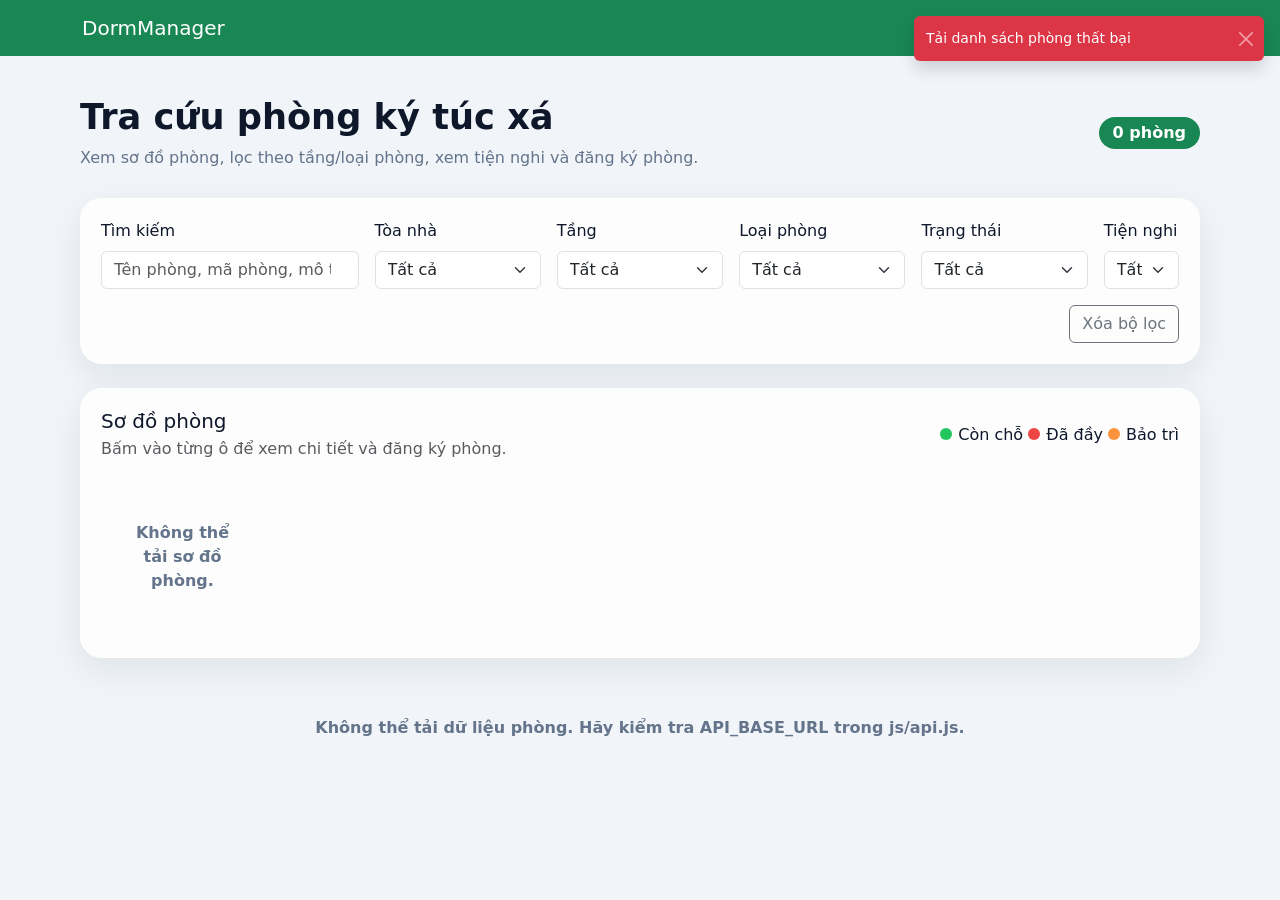
==== index.html @ 0e932d91 "Update index.html" ====
<!doctype html>
<html lang="vi">

<head>
    <meta charset="utf-8">
    <meta name="viewport" content="width=device-width, initial-scale=1">
    <title>DormManager - Trang người dùng</title>
    <link href="https://cdn.jsdelivr.net/npm/bootstrap@5.3.3/dist/css/bootstrap.min.css" rel="stylesheet">
    <link rel="stylesheet" href="css/style.css">
</head>

<body>
    <nav class="navbar navbar-expand-lg navbar-dark bg-success">
        <div class="container">
            <a class="navbar-brand" href="index.html">DormManager</a>
            <button class="navbar-toggler" type="button" data-bs-toggle="collapse" data-bs-target="#publicNav"
                aria-controls="publicNav" aria-expanded="false" aria-label="Mở menu">
                <span class="navbar-toggler-icon"></span>
            </button>
            <div class="collapse navbar-collapse" id="publicNav">
                <div class="navbar-nav ms-auto">
                    <a class="nav-link active" href="index.html">Trang người dùng</a>
                    <a class="nav-link" href="admin.html">Quản lý</a>
                </div>
            </div>
        </div>
    </nav>

    <main class="container app-shell">
        <section class="page-heading">
            <div>
                <h1>Tra cứu phòng ký túc xá</h1>
                <p>Xem sơ đồ phòng, lọc theo tầng/loại phòng, xem tiện nghi và đăng ký phòng.</p>
            </div>
            <span id="resultCount" class="badge text-bg-success fs-6">0 phòng</span>
        </section>

        <form id="publicFilters" class="filter-bar">
            <div class="row g-3">
                <div class="col-12 col-lg-3">
                    <label class="form-label" for="searchInput">Tìm kiếm</label>
                    <input id="searchInput" class="form-control" type="search" placeholder="Tên phòng, mã phòng, mô tả">
                </div>
                <div class="col-6 col-lg-2">
                    <label class="form-label" for="buildingFilter">Tòa nhà</label>
                    <select id="buildingFilter" class="form-select">
                        <option value="">Tất cả</option>
                    </select>
                </div>
                <div class="col-6 col-lg-2">
                    <label class="form-label" for="floorFilter">Tầng</label>
                    <select id="floorFilter" class="form-select">
                        <option value="">Tất cả</option>
                    </select>
                </div>
                <div class="col-6 col-lg-2">
                    <label class="form-label" for="typeFilter">Loại phòng</label>
                    <select id="typeFilter" class="form-select">
                        <option value="">Tất cả</option>
                    </select>
                </div>
                <div class="col-6 col-lg-2">
                    <label class="form-label" for="statusFilter">Trạng thái</label>
                    <select id="statusFilter" class="form-select">
                        <option value="">Tất cả</option>
                        <option value="available">Còn chỗ</option>
                        <option value="full">Đã đầy</option>
                        <option value="maintenance">Bảo trì</option>
                    </select>
                </div>
                <div class="col-6 col-lg-1">
                    <label class="form-label" for="amenityFilter">Tiện nghi</label>
                    <select id="amenityFilter" class="form-select">
                        <option value="">Tất cả</option>
                    </select>
                </div>
                <div class="col-12 d-flex justify-content-end">
                    <button id="resetFiltersBtn" class="btn btn-outline-secondary" type="button">Xóa bộ lọc</button>
                </div>
            </div>
        </form>

        <section class="room-map-panel mb-4">
            <div class="d-flex flex-wrap align-items-center justify-content-between gap-3 mb-3">
                <div>
                    <h2 class="h5 mb-1">Sơ đồ phòng</h2>
                    <p class="mb-0 text-muted">Bấm vào từng ô để xem chi tiết và đăng ký phòng.</p>
                </div>
                <div class="map-legend">
                    <span><i class="legend-dot map-available"></i>Còn chỗ</span>
                    <span><i class="legend-dot map-full"></i>Đã đầy</span>
                    <span><i class="legend-dot map-maintenance"></i>Bảo trì</span>
                </div>
            </div>
            <div id="roomMap" class="room-map" aria-live="polite"></div>
        </section>

        <section id="roomList" class="row g-3" aria-live="polite"></section>
    </main>

    <div class="modal fade" id="roomModal" tabindex="-1" aria-hidden="true">
        <div class="modal-dialog modal-lg modal-dialog-centered">
            <div class="modal-content">
                <div class="modal-header">
                    <h2 id="roomModalTitle" class="modal-title h5">Chi tiết phòng</h2>
                    <button type="button" class="btn-close" data-bs-dismiss="modal" aria-label="Đóng"></button>
                </div>
                <div id="roomModalBody" class="modal-body"></div>
            </div>
        </div>
    </div>

    <div class="modal fade" id="registerModal" tabindex="-1" aria-hidden="true">
        <div class="modal-dialog modal-lg modal-dialog-centered">
            <form id="registerForm" class="modal-content" novalidate>
                <div class="modal-header">
                    <h2 id="registerModalTitle" class="modal-title h5">Đăng ký phòng</h2>
                    <button type="button" class="btn-close" data-bs-dismiss="modal" aria-label="Đóng"></button>
                </div>
                <div class="modal-body">
                    <input id="registerRoomId" name="roomId" type="hidden">
                    <div class="row g-3">
                        <div class="col-md-6">
                            <label class="form-label" for="registerFullName">Họ tên</label>
                            <input id="registerFullName" class="form-control" name="fullName" type="text" required>
                            <div class="invalid-feedback">Vui lòng nhập họ tên.</div>
                        </div>
                        <div class="col-md-6">
                            <label class="form-label" for="registerStudentCode">Mã sinh viên</label>
                            <input id="registerStudentCode" class="form-control" name="studentCode" type="text"
                                required>
                            <div class="invalid-feedback">Vui lòng nhập mã sinh viên.</div>
                        </div>
                        <div class="col-md-6">
                            <label class="form-label" for="registerEmail">Email</label>
                            <input id="registerEmail" class="form-control" name="email" type="email" required>
                            <div class="invalid-feedback">Vui lòng nhập email hợp lệ.</div>
                        </div>
                        <div class="col-md-6">
                            <label class="form-label" for="registerPhone">Số điện thoại</label>
                            <input id="registerPhone" class="form-control" name="phone" type="tel" required>
                            <div class="invalid-feedback">Vui lòng nhập số điện thoại.</div>
                        </div>
                        <div class="col-md-6">
                            <label class="form-label" for="registerCheckInDate">Ngày nhận phòng</label>
                            <input id="registerCheckInDate" class="form-control" name="checkInDate" type="date"
                                required>
                            <div class="invalid-feedback">Vui lòng chọn ngày nhận phòng.</div>
                        </div>
                    </div>
                </div>
                <div class="modal-footer">
                    <button type="button" class="btn btn-outline-secondary" data-bs-dismiss="modal">Hủy</button>
                    <button id="submitRegisterBtn" type="submit" class="btn btn-success">Gửi đăng ký</button>
                </div>
            </form>
        </div>
    </div>

    <div class="modal fade" id="qrModal" tabindex="-1" aria-hidden="true">
        <div class="modal-dialog modal-dialog-centered">
            <div class="modal-content">
                <div class="modal-header">
                    <h2 id="qrModalTitle" class="modal-title h5">Mã QR thanh toán</h2>
                    <button type="button" class="btn-close" data-bs-dismiss="modal" aria-label="Đóng"></button>
                </div>
                <div class="modal-body text-center">
                    <img id="qrImage" src="img/payment.png" alt="Mã QR"
                        style="max-width: 280px; width: 100%; height: auto;">
                    <div id="qrNote" class="mt-3 text-start small"></div>
                </div>
                <div class="modal-footer">
                    <button type="button" class="btn btn-secondary" data-bs-dismiss="modal">Đóng</button>
                </div>
            </div>
        </div>
    </div>

    <div id="toastContainer" class="toast-container position-fixed top-0 end-0 p-3"></div>

    <script src="https://cdn.jsdelivr.net/npm/bootstrap@5.3.3/dist/js/bootstrap.bundle.min.js"></script>
    <script src="js/api.js"></script>
    <script src="js/utils.js"></script>
    <script src="js/main.js"></script>
</body>

</html>
---- css/style.css ----
:root {
  --primary: #16a34a;
  --secondary: #22c55e;
  --danger: #ef4444;
  --warning: #f59e0b;
  --dark: #0f172a;
  --gray: #64748b;
  --gray-light: #e2e8f0;
  --bg: #f1f5f9;
  --white: #ffffff;
}

body {
  background: var(--bg);
  color: var(--dark);
}

.app-shell {
  padding: 40px 10px 60px;
}

.page-heading {
  display: flex;
  justify-content: space-between;
  align-items: center;
  gap: 20px;
  margin-bottom: 28px;
  flex-wrap: wrap;
}

.page-heading h1 {
  font-size: 2.2rem;
  font-weight: 800;
}

.page-heading p {
  color: var(--gray);
  margin: 0;
}

.filter-bar,
.room-map-panel {
  background: rgba(255, 255, 255, 0.82);
  border: 1px solid rgba(255, 255, 255, 0.6);
  border-radius: 22px;
  box-shadow: 0 12px 35px rgba(15, 23, 42, 0.08);
  padding: 20px;
  margin-bottom: 24px;
}

/* Container chứa các ô phòng */
.room-map {
    display: grid;
    grid-template-columns: repeat(auto-fill, minmax(160px, 1fr));
    gap: 20px;
    padding: 10px 0;
}

/* Từng ô phòng (Tile) */
.room-map-tile {
    /* Hiệu ứng Glassmorphism */
    background: rgba(255, 255, 255, 0.6);
    backdrop-filter: blur(10px);
    -webkit-backdrop-filter: blur(10px);
    
    /* Bo góc và Viền tinh tế */
    border: 2px solid rgba(255, 255, 255, 0.8);
    border-radius: 20px; 
    
    padding: 20px;
    text-align: center;
    transition: all 0.4s cubic-bezier(0.175, 0.885, 0.32, 1.275);
    cursor: pointer;
    
    /* Đổ bóng nhẹ */
    box-shadow: 0 8px 20px rgba(0, 0, 0, 0.05);
    position: relative;
    overflow: hidden;
}

/* Hiệu ứng khi di chuột qua (Hover) */
.room-map-tile:hover {
    background: #ffffff;
    border-color: #2563eb; /* Màu xanh primary */
    box-shadow: 0 15px 30px rgba(37, 99, 235, 0.15);
}

/* Trạng thái phòng thông qua viền và màu sắc phụ */
.room-map-tile.map-available {
    border-bottom: 5px solid #22c55e; /* Viền dưới màu xanh lá */
}

.room-map-tile.map-full {
    border-bottom: 5px solid #ef4444; /* Viền dưới màu đỏ */
    opacity: 0.8;
}

.room-map-tile.map-maintenance {
    border-bottom: 5px solid #fb923c; /* Viền dưới màu cam */
    background: rgba(240, 240, 240, 0.5);
}

/* Số phòng bên trong ô */
.room-map-tile .room-number {
    font-size: 1.25rem;
    font-weight: 800;
    display: block;
    margin-bottom: 5px;
    color: #1e293b;
}

/* Thông tin phụ (Loại phòng/Tầng) */
.room-map-tile .room-info {
    font-size: 0.85rem;
    color: #64748b;
    font-weight: 500;
}

.room-map-tile:hover {
  transform: translateY(-6px);

  background: linear-gradient(135deg, #14b8a6, #2563eb);

  color: white;

  box-shadow: 0 18px 35px rgba(37, 99, 235, 0.2);
}

/* LEGEND */

.legend-dot {
  width: 12px;
  height: 12px;

  border-radius: 50%;

  display: inline-block;

  margin-right: 6px;
}

.legend-dot.map-available {
  background: #22c55e;
}

.legend-dot.map-full {
  background: #ef4444;
}

.legend-dot.map-maintenance {
  background: #fb923c;
}

/* ROOM CARD */

.room-card {
  background: rgba(255, 255, 255, 0.78);

  backdrop-filter: blur(14px);

  border-radius: 28px;

  overflow: hidden;

  border: 1px solid rgba(255, 255, 255, 0.4);

  box-shadow: 0 12px 35px rgba(0, 0, 0, 0.08);

  transition: 0.4s;
}

.room-card:hover {
  transform: translateY(-10px) scale(1.02);

  box-shadow: 0 24px 50px rgba(37, 99, 235, 0.18);
}

.room-card img {
  width: 100%;

  aspect-ratio: 16 / 10;

  object-fit: cover;
}

.room-card .card-body {
  padding: 22px;
}

.room-meta {
  color: var(--gray);
}

.amenity-list {
  display: flex;
  flex-wrap: wrap;
  gap: 8px;
}

/* BADGE */

.badge {
  border-radius: 999px;

  padding: 8px 14px;

  font-weight: 600;
}

.badge-soft-success {
  background: #dcfce7;
  color: #166534;
}

.badge-soft-warning {
  background: #fef3c7;
  color: #92400e;
}

.badge-soft-danger {
  background: #fee2e2;
  color: #991b1b;
}

.badge-soft-secondary {
  background: #e2e8f0;
  color: #334155;
}

.empty-state,
.loading-state {
  color: var(--gray);
  font-weight: 600;
  padding: 34px;
  text-align: center;
}

.modal-img {
  width: 100%;
  aspect-ratio: 4 / 3;
  object-fit: cover;
  border-radius: 18px;
}

/* MODAL */

.modal-content {
  background: rgba(255, 255, 255, 0.88);

  backdrop-filter: blur(18px);

  border-radius: 30px;

  border: none;

  overflow: hidden;

  box-shadow: 0 20px 50px rgba(0, 0, 0, 0.18);
}

.modal-header {
  background: linear-gradient(90deg, #14b8a6, #2563eb);

  color: white;

  border: none;
}

/* LOGIN */

.login-shell {
  min-height: 100vh;

  display: flex;

  align-items: center;

  justify-content: center;

  padding: 20px;
}

.login-panel {
  width: min(100%, 430px);

  padding: 34px;
}

/* TOAST */

.toast-container {
  z-index: 9999;
}

/* MOBILE */

@media (max-width: 768px) {
  .page-heading {
    flex-direction: column;

    align-items: flex-start;
  }

  .page-heading h1 {
    font-size: 1.7rem;
  }

  .room-map {
    grid-template-columns: repeat(auto-fill, minmax(140px, 1fr));
  }
}
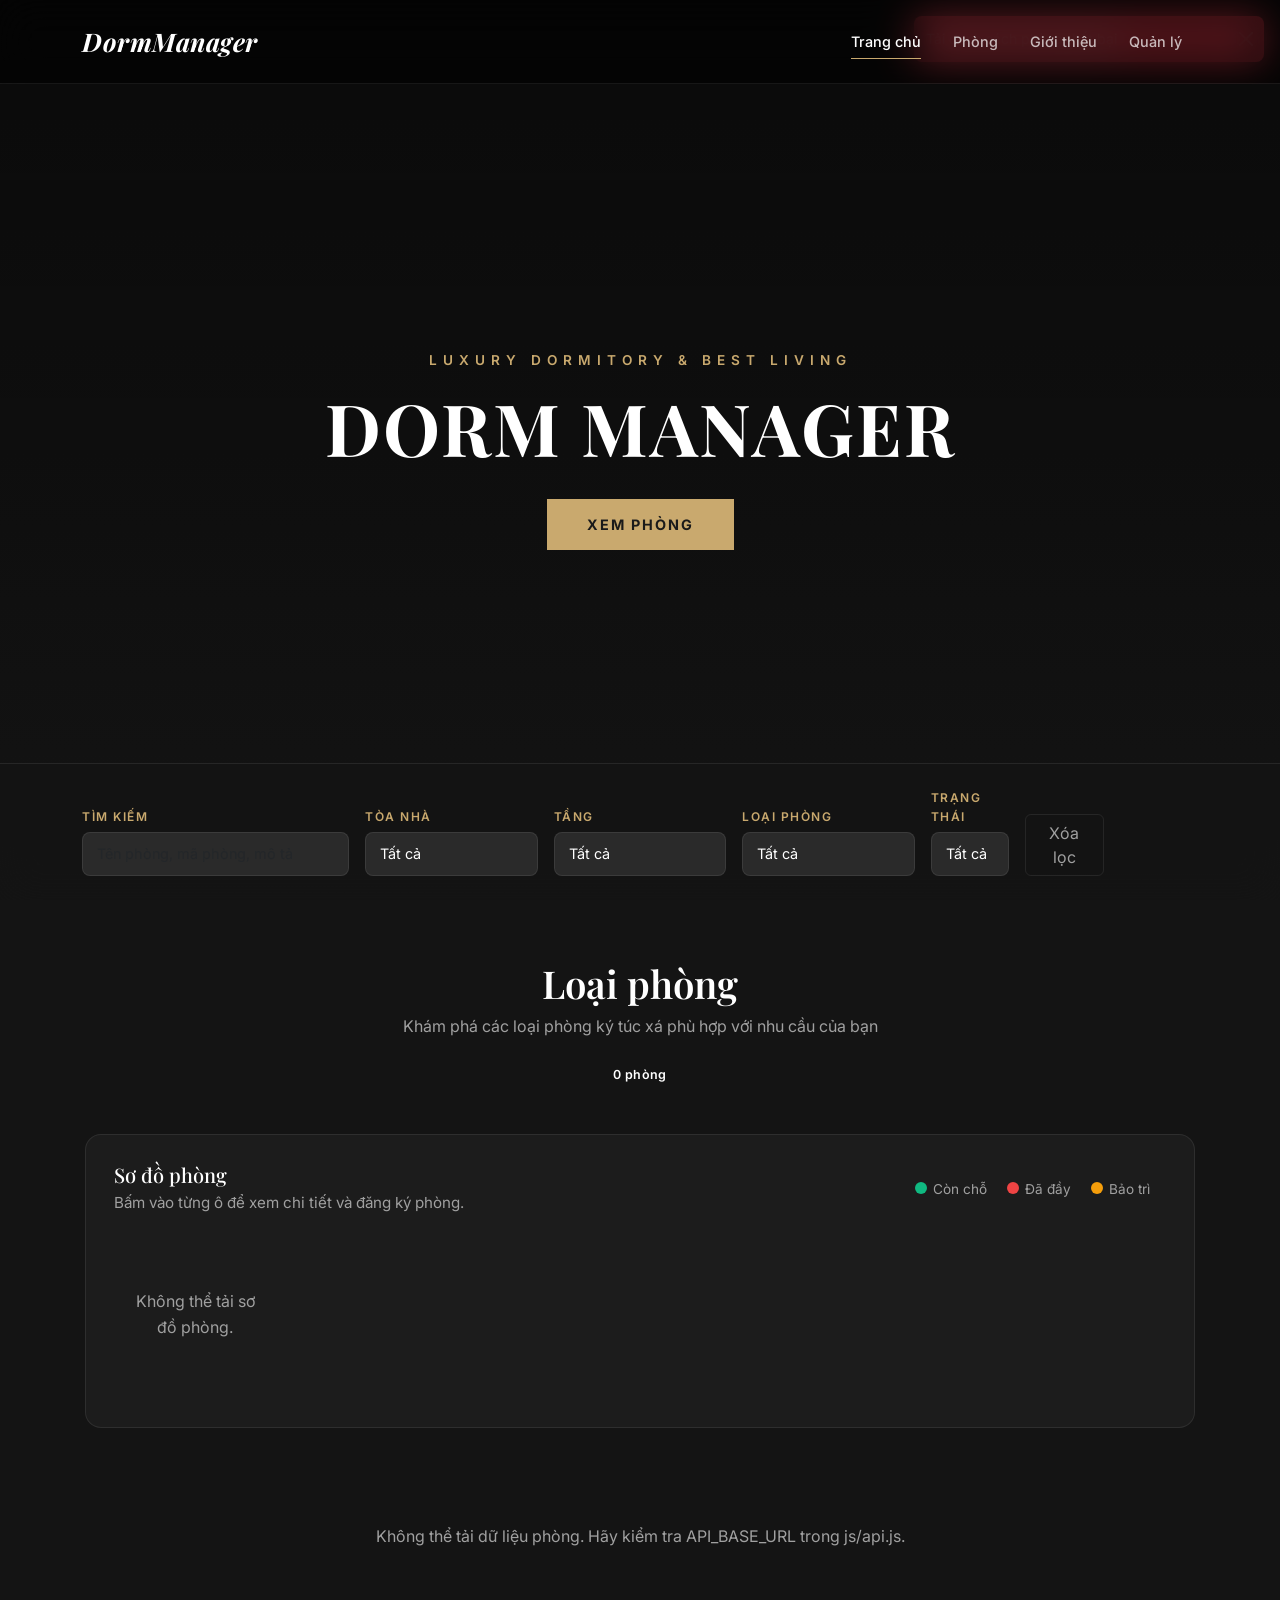
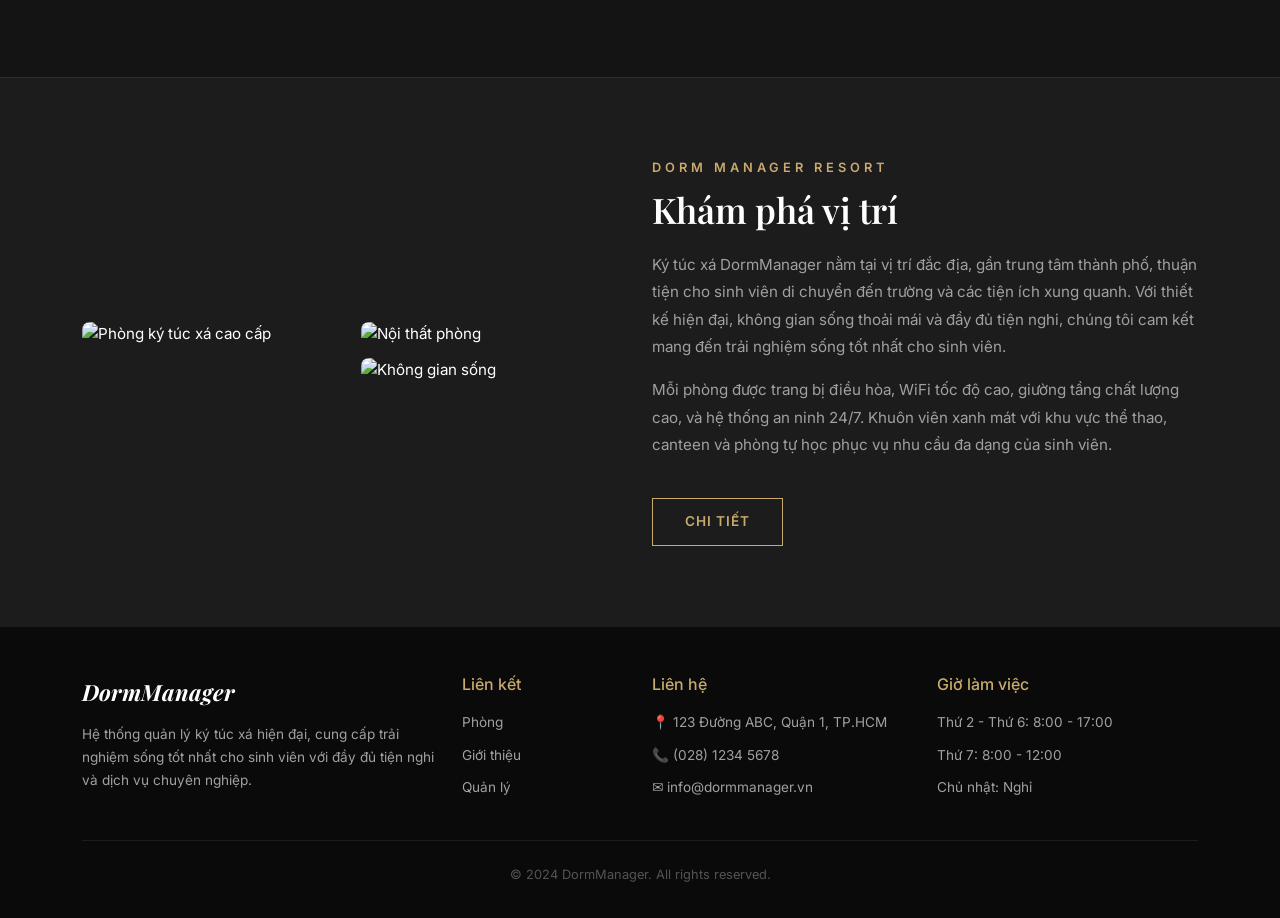
==== commit 91af12b4: "update css" ====
--- a/index.html
+++ b/index.html
@@ -4,13 +4,15 @@
 <head>
     <meta charset="utf-8">
     <meta name="viewport" content="width=device-width, initial-scale=1">
-    <title>DormManager - Trang người dùng</title>
+    <title>DormManager - Ký túc xá cao cấp</title>
+    <meta name="description" content="Hệ thống quản lý ký túc xá hiện đại - Tra cứu phòng, xem tiện nghi và đăng ký trực tuyến.">
     <link href="https://cdn.jsdelivr.net/npm/bootstrap@5.3.3/dist/css/bootstrap.min.css" rel="stylesheet">
     <link rel="stylesheet" href="css/style.css">
 </head>
 
 <body>
-    <nav class="navbar navbar-expand-lg navbar-dark bg-success">
+    <!-- ═══ NAVBAR ═══ -->
+    <nav class="navbar navbar-expand-lg navbar-dark fixed-top">
         <div class="container">
             <a class="navbar-brand" href="index.html">DormManager</a>
             <button class="navbar-toggler" type="button" data-bs-toggle="collapse" data-bs-target="#publicNav"
@@ -19,72 +21,92 @@
             </button>
             <div class="collapse navbar-collapse" id="publicNav">
                 <div class="navbar-nav ms-auto">
-                    <a class="nav-link active" href="index.html">Trang người dùng</a>
+                    <a class="nav-link active" href="index.html">Trang chủ</a>
+                    <a class="nav-link" href="#roomSection">Phòng</a>
+                    <a class="nav-link" href="#aboutSection">Giới thiệu</a>
                     <a class="nav-link" href="admin.html">Quản lý</a>
                 </div>
             </div>
         </div>
     </nav>
 
-    <main class="container app-shell">
-        <section class="page-heading">
-            <div>
-                <h1>Tra cứu phòng ký túc xá</h1>
-                <p>Xem sơ đồ phòng, lọc theo tầng/loại phòng, xem tiện nghi và đăng ký phòng.</p>
-            </div>
-            <span id="resultCount" class="badge text-bg-success fs-6">0 phòng</span>
+    <!-- ═══ HERO SECTION ═══ -->
+    <section class="hero-section">
+        <div class="hero-overlay"></div>
+        <div class="hero-content">
+            <p class="hero-subtitle">Luxury Dormitory & Best Living</p>
+            <h1 class="hero-title">DORM MANAGER</h1>
+            <a href="#roomSection" class="hero-btn">Xem phòng</a>
+        </div>
+
+        <!-- Booking Bar (Filter) -->
+        <div class="booking-bar">
+            <div class="container">
+                <form id="publicFilters">
+                    <div class="row g-3 align-items-end">
+                        <div class="col-12 col-lg-3">
+                            <label class="form-label" for="searchInput">Tìm kiếm</label>
+                            <input id="searchInput" class="form-control" type="search"
+                                placeholder="Tên phòng, mã phòng, mô tả">
+                        </div>
+                        <div class="col-6 col-lg-2">
+                            <label class="form-label" for="buildingFilter">Tòa nhà</label>
+                            <select id="buildingFilter" class="form-select">
+                                <option value="">Tất cả</option>
+                            </select>
+                        </div>
+                        <div class="col-6 col-lg-2">
+                            <label class="form-label" for="floorFilter">Tầng</label>
+                            <select id="floorFilter" class="form-select">
+                                <option value="">Tất cả</option>
+                            </select>
+                        </div>
+                        <div class="col-6 col-lg-2">
+                            <label class="form-label" for="typeFilter">Loại phòng</label>
+                            <select id="typeFilter" class="form-select">
+                                <option value="">Tất cả</option>
+                            </select>
+                        </div>
+                        <div class="col-6 col-lg-1">
+                            <label class="form-label" for="statusFilter">Trạng thái</label>
+                            <select id="statusFilter" class="form-select">
+                                <option value="">Tất cả</option>
+                                <option value="available">Còn chỗ</option>
+                                <option value="full">Đã đầy</option>
+                                <option value="maintenance">Bảo trì</option>
+                            </select>
+                        </div>
+                        <div class="col-6 col-lg-1 d-none">
+                            <label class="form-label" for="amenityFilter">Tiện nghi</label>
+                            <select id="amenityFilter" class="form-select">
+                                <option value="">Tất cả</option>
+                            </select>
+                        </div>
+                        <div class="col-12 col-lg-1 d-flex justify-content-end">
+                            <button id="resetFiltersBtn" class="btn btn-outline-secondary w-100" type="button">Xóa
+                                lọc</button>
+                        </div>
+                    </div>
+                </form>
+            </div>
+        </div>
+    </section>
+
+    <!-- ═══ MAIN CONTENT ═══ -->
+    <main class="container app-shell" id="roomSection">
+        <!-- Section Heading -->
+        <section class="section-heading">
+            <h2>Loại phòng</h2>
+            <p>Khám phá các loại phòng ký túc xá phù hợp với nhu cầu của bạn</p>
+            <span id="resultCount" class="badge mt-2">0 phòng</span>
         </section>
 
-        <form id="publicFilters" class="filter-bar">
-            <div class="row g-3">
-                <div class="col-12 col-lg-3">
-                    <label class="form-label" for="searchInput">Tìm kiếm</label>
-                    <input id="searchInput" class="form-control" type="search" placeholder="Tên phòng, mã phòng, mô tả">
-                </div>
-                <div class="col-6 col-lg-2">
-                    <label class="form-label" for="buildingFilter">Tòa nhà</label>
-                    <select id="buildingFilter" class="form-select">
-                        <option value="">Tất cả</option>
-                    </select>
-                </div>
-                <div class="col-6 col-lg-2">
-                    <label class="form-label" for="floorFilter">Tầng</label>
-                    <select id="floorFilter" class="form-select">
-                        <option value="">Tất cả</option>
-                    </select>
-                </div>
-                <div class="col-6 col-lg-2">
-                    <label class="form-label" for="typeFilter">Loại phòng</label>
-                    <select id="typeFilter" class="form-select">
-                        <option value="">Tất cả</option>
-                    </select>
-                </div>
-                <div class="col-6 col-lg-2">
-                    <label class="form-label" for="statusFilter">Trạng thái</label>
-                    <select id="statusFilter" class="form-select">
-                        <option value="">Tất cả</option>
-                        <option value="available">Còn chỗ</option>
-                        <option value="full">Đã đầy</option>
-                        <option value="maintenance">Bảo trì</option>
-                    </select>
-                </div>
-                <div class="col-6 col-lg-1">
-                    <label class="form-label" for="amenityFilter">Tiện nghi</label>
-                    <select id="amenityFilter" class="form-select">
-                        <option value="">Tất cả</option>
-                    </select>
-                </div>
-                <div class="col-12 d-flex justify-content-end">
-                    <button id="resetFiltersBtn" class="btn btn-outline-secondary" type="button">Xóa bộ lọc</button>
-                </div>
-            </div>
-        </form>
-
-        <section class="room-map-panel mb-4">
+        <!-- Room Map Panel -->
+        <section class="room-map-panel mb-5">
             <div class="d-flex flex-wrap align-items-center justify-content-between gap-3 mb-3">
                 <div>
                     <h2 class="h5 mb-1">Sơ đồ phòng</h2>
-                    <p class="mb-0 text-muted">Bấm vào từng ô để xem chi tiết và đăng ký phòng.</p>
+                    <p class="mb-0">Bấm vào từng ô để xem chi tiết và đăng ký phòng.</p>
                 </div>
                 <div class="map-legend">
                     <span><i class="legend-dot map-available"></i>Còn chỗ</span>
@@ -95,9 +117,87 @@
             <div id="roomMap" class="room-map" aria-live="polite"></div>
         </section>
 
-        <section id="roomList" class="row g-3" aria-live="polite"></section>
+        <!-- Room Cards Grid -->
+        <section id="roomList" class="row g-4" aria-live="polite"></section>
     </main>
 
+    <!-- ═══ ABOUT SECTION ═══ -->
+    <section class="about-section" id="aboutSection">
+        <div class="container">
+            <div class="row g-4 align-items-center">
+                <div class="col-lg-6">
+                    <div class="about-grid">
+                        <img src="https://images.unsplash.com/photo-1618773928121-c32242e63f39?auto=format&fit=crop&w=800&q=80"
+                            alt="Phòng ký túc xá cao cấp" loading="lazy">
+                        <img src="https://images.unsplash.com/photo-1631049307264-da0ec9d70304?auto=format&fit=crop&w=600&q=80"
+                            alt="Nội thất phòng" loading="lazy">
+                        <img src="https://images.unsplash.com/photo-1522771739844-6a9f6d5f14af?auto=format&fit=crop&w=600&q=80"
+                            alt="Không gian sống" loading="lazy">
+                    </div>
+                </div>
+                <div class="col-lg-6">
+                    <p class="about-label">Dorm Manager Resort</p>
+                    <h2 class="about-title">Khám phá vị trí</h2>
+                    <p class="about-text">
+                        Ký túc xá DormManager nằm tại vị trí đắc địa, gần trung tâm thành phố, thuận tiện
+                        cho sinh viên di chuyển đến trường và các tiện ích xung quanh.
+                        Với thiết kế hiện đại, không gian sống thoải mái và đầy đủ tiện nghi,
+                        chúng tôi cam kết mang đến trải nghiệm sống tốt nhất cho sinh viên.
+                    </p>
+                    <p class="about-text">
+                        Mỗi phòng được trang bị điều hòa, WiFi tốc độ cao, giường tầng chất lượng cao,
+                        và hệ thống an ninh 24/7. Khuôn viên xanh mát với khu vực thể thao,
+                        canteen và phòng tự học phục vụ nhu cầu đa dạng của sinh viên.
+                    </p>
+                    <a href="#roomSection" class="about-btn">Chi tiết</a>
+                </div>
+            </div>
+        </div>
+    </section>
+
+    <!-- ═══ FOOTER ═══ -->
+    <footer class="site-footer">
+        <div class="container">
+            <div class="row g-4">
+                <div class="col-lg-4">
+                    <div class="footer-brand">DormManager</div>
+                    <p class="footer-text">
+                        Hệ thống quản lý ký túc xá hiện đại, cung cấp trải nghiệm sống
+                        tốt nhất cho sinh viên với đầy đủ tiện nghi và dịch vụ chuyên nghiệp.
+                    </p>
+                </div>
+                <div class="col-6 col-lg-2">
+                    <h3 class="h6 mb-3" style="color: var(--accent-gold);">Liên kết</h3>
+                    <ul class="footer-links">
+                        <li><a href="#roomSection">Phòng</a></li>
+                        <li><a href="#aboutSection">Giới thiệu</a></li>
+                        <li><a href="admin.html">Quản lý</a></li>
+                    </ul>
+                </div>
+                <div class="col-6 col-lg-3">
+                    <h3 class="h6 mb-3" style="color: var(--accent-gold);">Liên hệ</h3>
+                    <ul class="footer-links">
+                        <li><a href="#">📍 123 Đường ABC, Quận 1, TP.HCM</a></li>
+                        <li><a href="#">📞 (028) 1234 5678</a></li>
+                        <li><a href="#">✉️ info@dormmanager.vn</a></li>
+                    </ul>
+                </div>
+                <div class="col-lg-3">
+                    <h3 class="h6 mb-3" style="color: var(--accent-gold);">Giờ làm việc</h3>
+                    <ul class="footer-links">
+                        <li><a href="#">Thứ 2 - Thứ 6: 8:00 - 17:00</a></li>
+                        <li><a href="#">Thứ 7: 8:00 - 12:00</a></li>
+                        <li><a href="#">Chủ nhật: Nghỉ</a></li>
+                    </ul>
+                </div>
+            </div>
+            <div class="footer-bottom">
+                © 2024 DormManager. All rights reserved.
+            </div>
+        </div>
+    </footer>
+
+    <!-- ═══ MODALS ═══ -->
     <div class="modal fade" id="roomModal" tabindex="-1" aria-hidden="true">
         <div class="modal-dialog modal-lg modal-dialog-centered">
             <div class="modal-content">
@@ -182,6 +282,18 @@
     <script src="js/api.js"></script>
     <script src="js/utils.js"></script>
     <script src="js/main.js"></script>
+
+    <!-- Navbar scroll effect -->
+    <script>
+        window.addEventListener('scroll', function () {
+            const navbar = document.querySelector('.navbar');
+            if (window.scrollY > 50) {
+                navbar.classList.add('scrolled');
+            } else {
+                navbar.classList.remove('scrolled');
+            }
+        });
+    </script>
 </body>
 
 </html>
--- a/css/style.css
+++ b/css/style.css
@@ -1,311 +1,1017 @@
+@import url('https://fonts.googleapis.com/css2?family=Playfair+Display:ital,wght@0,400;0,600;0,700;1,400;1,700&family=Inter:wght@400;500;600;700;800&display=swap');
+
 :root {
-  --primary: #16a34a;
-  --secondary: #22c55e;
+  --bg-dark: #141414;
+  --bg-dark-alt: #1c1c1c;
+  --bg-dark-card: #242424;
+  --bg-dark-input: #2a2a2a;
+  --accent-gold: #c9a96e;
+  --accent-gold-hover: #ddbf8a;
+  --accent-gold-dim: rgba(201, 169, 110, 0.15);
+  --text-white: #ffffff;
+  --text-muted: #a0a0a0;
+  --text-body: #d4d4d4;
+  --border-subtle: rgba(255, 255, 255, 0.08);
+  --border-gold: rgba(201, 169, 110, 0.3);
   --danger: #ef4444;
   --warning: #f59e0b;
-  --dark: #0f172a;
-  --gray: #64748b;
-  --gray-light: #e2e8f0;
-  --bg: #f1f5f9;
-  --white: #ffffff;
+  --success: #10b981;
+  --shadow-dark: 0 8px 32px rgba(0, 0, 0, 0.4);
+  --shadow-gold: 0 4px 20px rgba(201, 169, 110, 0.15);
+  --font-serif: 'Playfair Display', Georgia, 'Times New Roman', serif;
+  --font-sans: 'Inter', system-ui, -apple-system, sans-serif;
+  --radius: 8px;
+  --radius-lg: 16px;
+  --transition: all 0.35s cubic-bezier(0.4, 0, 0.2, 1);
+}
+
+*, *::before, *::after {
+  box-sizing: border-box;
 }
 
 body {
-  background: var(--bg);
-  color: var(--dark);
-}
-
+  background: var(--bg-dark);
+  color: var(--text-white);
+  font-family: var(--font-sans);
+  font-size: 0.95rem;
+  line-height: 1.6;
+  margin: 0;
+  -webkit-font-smoothing: antialiased;
+  -moz-osx-font-smoothing: grayscale;
+}
+
+/* ═══════════════════════════════════════
+   NAVBAR
+   ═══════════════════════════════════════ */
+.navbar {
+  background: rgba(0, 0, 0, 0.6) !important;
+  backdrop-filter: blur(20px);
+  -webkit-backdrop-filter: blur(20px);
+  border-bottom: 1px solid var(--border-subtle);
+  padding: 16px 0;
+  transition: background 0.4s;
+  z-index: 1100;
+}
+
+.navbar.scrolled {
+  background: rgba(20, 20, 20, 0.95) !important;
+}
+
+.navbar-brand {
+  font-family: var(--font-serif);
+  font-size: 1.6rem;
+  font-weight: 700;
+  font-style: italic;
+  color: var(--text-white) !important;
+  letter-spacing: 0.5px;
+}
+
+.navbar .nav-link {
+  color: rgba(255, 255, 255, 0.7) !important;
+  font-weight: 500;
+  font-size: 0.9rem;
+  padding: 8px 16px !important;
+  transition: var(--transition);
+  position: relative;
+}
+
+.navbar .nav-link::after {
+  content: '';
+  position: absolute;
+  bottom: 2px;
+  left: 16px;
+  right: 16px;
+  height: 1px;
+  background: var(--accent-gold);
+  transform: scaleX(0);
+  transition: transform 0.3s;
+}
+
+.navbar .nav-link:hover,
+.navbar .nav-link.active {
+  color: var(--text-white) !important;
+}
+
+.navbar .nav-link:hover::after,
+.navbar .nav-link.active::after {
+  transform: scaleX(1);
+}
+
+/* ═══════════════════════════════════════
+   HERO SECTION
+   ═══════════════════════════════════════ */
+.hero-section {
+  position: relative;
+  height: 100vh;
+  min-height: 600px;
+  display: flex;
+  flex-direction: column;
+  justify-content: center;
+  align-items: center;
+  overflow: hidden;
+  background: url('https://images.unsplash.com/photo-1631049307264-da0ec9d70304?auto=format&fit=crop&w=1920&q=80') center/cover no-repeat;
+}
+
+.hero-overlay {
+  position: absolute;
+  inset: 0;
+  background: linear-gradient(
+    180deg,
+    rgba(0, 0, 0, 0.5) 0%,
+    rgba(0, 0, 0, 0.3) 50%,
+    rgba(20, 20, 20, 0.85) 100%
+  );
+  z-index: 1;
+}
+
+.hero-content {
+  position: relative;
+  z-index: 2;
+  text-align: center;
+  padding: 0 20px;
+  animation: heroFadeIn 1.2s ease-out;
+}
+
+.hero-subtitle {
+  font-family: var(--font-sans);
+  font-size: 0.85rem;
+  font-weight: 600;
+  letter-spacing: 6px;
+  text-transform: uppercase;
+  color: var(--accent-gold);
+  margin-bottom: 16px;
+}
+
+.hero-title {
+  font-family: var(--font-serif);
+  font-size: 4rem;
+  font-weight: 700;
+  color: var(--text-white);
+  margin-bottom: 32px;
+  line-height: 1.1;
+  letter-spacing: 2px;
+}
+
+.hero-btn {
+  display: inline-block;
+  padding: 14px 40px;
+  background: var(--accent-gold);
+  color: #1a1a1a;
+  font-weight: 700;
+  font-size: 0.9rem;
+  letter-spacing: 2px;
+  text-transform: uppercase;
+  text-decoration: none;
+  border: none;
+  transition: var(--transition);
+}
+
+.hero-btn:hover {
+  background: var(--accent-gold-hover);
+  color: #1a1a1a;
+  transform: translateY(-2px);
+  box-shadow: var(--shadow-gold);
+}
+
+@keyframes heroFadeIn {
+  from { opacity: 0; transform: translateY(30px); }
+  to { opacity: 1; transform: translateY(0); }
+}
+
+/* ═══════════════════════════════════════
+   BOOKING BAR (Filter bar inside hero)
+   ═══════════════════════════════════════ */
+.booking-bar {
+  position: absolute;
+  bottom: 0;
+  left: 0;
+  right: 0;
+  z-index: 3;
+  background: rgba(20, 20, 20, 0.9);
+  backdrop-filter: blur(20px);
+  -webkit-backdrop-filter: blur(20px);
+  border-top: 1px solid var(--border-subtle);
+  padding: 24px 0;
+}
+
+.booking-bar .form-label {
+  color: var(--accent-gold);
+  font-size: 0.75rem;
+  font-weight: 600;
+  letter-spacing: 1.5px;
+  text-transform: uppercase;
+  margin-bottom: 6px;
+}
+
+.booking-bar .form-control,
+.booking-bar .form-select {
+  background: var(--bg-dark-input);
+  border: 1px solid var(--border-subtle);
+  color: var(--text-white);
+  border-radius: var(--radius);
+  padding: 10px 14px;
+  font-size: 0.9rem;
+  transition: var(--transition);
+}
+
+.booking-bar .form-control:focus,
+.booking-bar .form-select:focus {
+  border-color: var(--accent-gold);
+  box-shadow: 0 0 0 3px var(--accent-gold-dim);
+  background: var(--bg-dark-input);
+  color: var(--text-white);
+}
+
+.booking-bar .form-select option {
+  background: var(--bg-dark);
+  color: var(--text-white);
+}
+
+.booking-bar .btn-outline-secondary {
+  border-color: var(--border-subtle);
+  color: var(--text-muted);
+}
+
+.booking-bar .btn-outline-secondary:hover {
+  background: rgba(255,255,255,0.05);
+  color: var(--text-white);
+  border-color: rgba(255,255,255,0.2);
+}
+
+/* ═══════════════════════════════════════
+   APP SHELL / MAIN CONTENT
+   ═══════════════════════════════════════ */
 .app-shell {
-  padding: 40px 10px 60px;
-}
-
+  padding: 60px 15px 80px;
+}
+
+.section-heading {
+  text-align: center;
+  margin-bottom: 48px;
+}
+
+.section-heading h2 {
+  font-family: var(--font-serif);
+  font-size: 2.4rem;
+  font-weight: 600;
+  color: var(--text-white);
+  margin-bottom: 8px;
+}
+
+.section-heading p {
+  color: var(--text-muted);
+  font-size: 1rem;
+}
+
+/* ═══════════════════════════════════════
+   PAGE HEADING
+   ═══════════════════════════════════════ */
 .page-heading {
   display: flex;
   justify-content: space-between;
   align-items: center;
   gap: 20px;
-  margin-bottom: 28px;
+  margin-bottom: 40px;
   flex-wrap: wrap;
 }
 
 .page-heading h1 {
-  font-size: 2.2rem;
-  font-weight: 800;
+  font-family: var(--font-serif);
+  font-size: 2.4rem;
+  font-weight: 700;
+  color: var(--text-white);
 }
 
 .page-heading p {
-  color: var(--gray);
+  color: var(--text-muted);
   margin: 0;
-}
-
-.filter-bar,
+  font-size: 1rem;
+}
+
+.page-heading .badge {
+  background: var(--accent-gold-dim);
+  color: var(--accent-gold);
+  font-size: 0.85rem;
+}
+
+/* ═══════════════════════════════════════
+   FILTER BAR (standalone, outside hero)
+   ═══════════════════════════════════════ */
+.filter-bar {
+  background: var(--bg-dark-alt);
+  border: 1px solid var(--border-subtle);
+  border-radius: var(--radius-lg);
+  padding: 28px;
+  margin-bottom: 40px;
+}
+
+.filter-bar .form-label {
+  color: var(--accent-gold);
+  font-size: 0.75rem;
+  font-weight: 600;
+  letter-spacing: 1.5px;
+  text-transform: uppercase;
+  margin-bottom: 6px;
+}
+
+.filter-bar .form-control,
+.filter-bar .form-select {
+  background: var(--bg-dark-input);
+  border: 1px solid var(--border-subtle);
+  color: var(--text-white);
+  border-radius: var(--radius);
+  padding: 10px 14px;
+  font-size: 0.9rem;
+  transition: var(--transition);
+}
+
+.filter-bar .form-control:focus,
+.filter-bar .form-select:focus {
+  border-color: var(--accent-gold);
+  box-shadow: 0 0 0 3px var(--accent-gold-dim);
+  background: var(--bg-dark-input);
+  color: var(--text-white);
+}
+
+.filter-bar .form-select option {
+  background: var(--bg-dark);
+  color: var(--text-white);
+}
+
+.filter-bar .form-control::placeholder {
+  color: rgba(255,255,255,0.3);
+}
+
+.filter-bar .btn-outline-secondary {
+  border-color: var(--accent-gold);
+  color: var(--accent-gold);
+  font-weight: 600;
+  letter-spacing: 0.5px;
+  border-radius: var(--radius);
+}
+
+.filter-bar .btn-outline-secondary:hover {
+  background: var(--accent-gold);
+  color: var(--bg-dark);
+}
+
+/* ═══════════════════════════════════════
+   ROOM MAP PANEL
+   ═══════════════════════════════════════ */
 .room-map-panel {
-  background: rgba(255, 255, 255, 0.82);
-  border: 1px solid rgba(255, 255, 255, 0.6);
-  border-radius: 22px;
-  box-shadow: 0 12px 35px rgba(15, 23, 42, 0.08);
-  padding: 20px;
-  margin-bottom: 24px;
-}
-
-/* Container chứa các ô phòng */
+  background: var(--bg-dark-alt);
+  border: 1px solid var(--border-subtle);
+  border-radius: var(--radius-lg);
+  padding: 28px;
+  margin-bottom: 40px;
+}
+
+.room-map-panel h2 {
+  font-family: var(--font-serif);
+  color: var(--text-white);
+}
+
+.room-map-panel p {
+  color: var(--text-muted);
+}
+
+/* ═══════════════════════════════════════
+   ROOM MAP GRID & TILES
+   ═══════════════════════════════════════ */
 .room-map {
-    display: grid;
-    grid-template-columns: repeat(auto-fill, minmax(160px, 1fr));
-    gap: 20px;
-    padding: 10px 0;
-}
-
-/* Từng ô phòng (Tile) */
+  display: grid;
+  grid-template-columns: repeat(auto-fill, minmax(160px, 1fr));
+  gap: 16px;
+  padding: 10px 0;
+}
+
 .room-map-tile {
-    /* Hiệu ứng Glassmorphism */
-    background: rgba(255, 255, 255, 0.6);
-    backdrop-filter: blur(10px);
-    -webkit-backdrop-filter: blur(10px);
-    
-    /* Bo góc và Viền tinh tế */
-    border: 2px solid rgba(255, 255, 255, 0.8);
-    border-radius: 20px; 
-    
-    padding: 20px;
-    text-align: center;
-    transition: all 0.4s cubic-bezier(0.175, 0.885, 0.32, 1.275);
-    cursor: pointer;
-    
-    /* Đổ bóng nhẹ */
-    box-shadow: 0 8px 20px rgba(0, 0, 0, 0.05);
-    position: relative;
-    overflow: hidden;
-}
-
-/* Hiệu ứng khi di chuột qua (Hover) */
+  background: var(--bg-dark-card);
+  border: 1px solid var(--border-subtle);
+  border-radius: var(--radius);
+  padding: 20px 16px;
+  text-align: center;
+  transition: var(--transition);
+  cursor: pointer;
+  position: relative;
+  overflow: hidden;
+  border-left: 3px solid transparent;
+}
+
+.room-map-tile::before {
+  content: '';
+  position: absolute;
+  top: 0;
+  left: 0;
+  right: 0;
+  bottom: 0;
+  background: linear-gradient(135deg, rgba(201,169,110,0.08), transparent);
+  opacity: 0;
+  transition: opacity 0.3s;
+}
+
 .room-map-tile:hover {
-    background: #ffffff;
-    border-color: #2563eb; /* Màu xanh primary */
-    box-shadow: 0 15px 30px rgba(37, 99, 235, 0.15);
-}
-
-/* Trạng thái phòng thông qua viền và màu sắc phụ */
+  transform: translateY(-4px);
+  border-color: var(--accent-gold);
+  box-shadow: var(--shadow-gold);
+}
+
+.room-map-tile:hover::before {
+  opacity: 1;
+}
+
 .room-map-tile.map-available {
-    border-bottom: 5px solid #22c55e; /* Viền dưới màu xanh lá */
+  border-left-color: var(--success);
 }
 
 .room-map-tile.map-full {
-    border-bottom: 5px solid #ef4444; /* Viền dưới màu đỏ */
-    opacity: 0.8;
+  border-left-color: var(--danger);
+  opacity: 0.7;
 }
 
 .room-map-tile.map-maintenance {
-    border-bottom: 5px solid #fb923c; /* Viền dưới màu cam */
-    background: rgba(240, 240, 240, 0.5);
-}
-
-/* Số phòng bên trong ô */
-.room-map-tile .room-number {
-    font-size: 1.25rem;
-    font-weight: 800;
-    display: block;
-    margin-bottom: 5px;
-    color: #1e293b;
-}
-
-/* Thông tin phụ (Loại phòng/Tầng) */
-.room-map-tile .room-info {
-    font-size: 0.85rem;
-    color: #64748b;
-    font-weight: 500;
-}
-
-.room-map-tile:hover {
-  transform: translateY(-6px);
-
-  background: linear-gradient(135deg, #14b8a6, #2563eb);
-
-  color: white;
-
-  box-shadow: 0 18px 35px rgba(37, 99, 235, 0.2);
-}
-
-/* LEGEND */
+  border-left-color: var(--warning);
+  opacity: 0.6;
+}
+
+.room-map-tile .room-number,
+.room-map-tile strong {
+  font-size: 1.2rem;
+  font-weight: 700;
+  display: block;
+  margin-bottom: 4px;
+  color: var(--text-white);
+  position: relative;
+  z-index: 1;
+}
+
+.room-map-tile .room-info,
+.room-map-tile span {
+  font-size: 0.8rem;
+  color: var(--text-muted);
+  font-weight: 500;
+  position: relative;
+  z-index: 1;
+}
+
+.room-map-tile:hover .room-number,
+.room-map-tile:hover strong,
+.room-map-tile:hover .room-info,
+.room-map-tile:hover span {
+  color: var(--text-white);
+}
+
+/* ═══════════════════════════════════════
+   LEGEND
+   ═══════════════════════════════════════ */
+.map-legend span {
+  color: var(--text-muted);
+  font-size: 0.85rem;
+  margin-right: 16px;
+}
 
 .legend-dot {
   width: 12px;
   height: 12px;
-
   border-radius: 50%;
-
   display: inline-block;
-
   margin-right: 6px;
 }
 
-.legend-dot.map-available {
-  background: #22c55e;
-}
-
-.legend-dot.map-full {
-  background: #ef4444;
-}
-
-.legend-dot.map-maintenance {
-  background: #fb923c;
-}
-
-/* ROOM CARD */
-
+.legend-dot.map-available { background: var(--success); }
+.legend-dot.map-full { background: var(--danger); }
+.legend-dot.map-maintenance { background: var(--warning); }
+
+/* ═══════════════════════════════════════
+   ROOM CARDS
+   ═══════════════════════════════════════ */
 .room-card {
-  background: rgba(255, 255, 255, 0.78);
-
-  backdrop-filter: blur(14px);
-
-  border-radius: 28px;
-
+  background: var(--bg-dark-card);
+  border: 1px solid var(--border-subtle);
+  border-radius: var(--radius-lg);
   overflow: hidden;
-
-  border: 1px solid rgba(255, 255, 255, 0.4);
-
-  box-shadow: 0 12px 35px rgba(0, 0, 0, 0.08);
-
-  transition: 0.4s;
+  transition: var(--transition);
 }
 
 .room-card:hover {
-  transform: translateY(-10px) scale(1.02);
-
-  box-shadow: 0 24px 50px rgba(37, 99, 235, 0.18);
+  transform: translateY(-8px);
+  box-shadow: var(--shadow-dark);
+  border-color: var(--border-gold);
 }
 
 .room-card img {
   width: 100%;
-
   aspect-ratio: 16 / 10;
-
   object-fit: cover;
+  transition: transform 0.6s ease;
+}
+
+.room-card:hover img {
+  transform: scale(1.05);
 }
 
 .room-card .card-body {
-  padding: 22px;
+  padding: 20px;
+}
+
+.room-card .card-body h2 {
+  font-family: var(--font-serif);
+  font-size: 1.15rem;
+  color: var(--text-white);
+}
+
+.room-card .card-body p {
+  color: var(--text-muted);
+  font-size: 0.9rem;
+  line-height: 1.5;
+}
+
+.room-card .card-body strong {
+  color: var(--accent-gold);
+  font-size: 1.05rem;
 }
 
 .room-meta {
-  color: var(--gray);
+  color: var(--text-muted);
+  font-size: 0.85rem;
 }
 
 .amenity-list {
   display: flex;
   flex-wrap: wrap;
-  gap: 8px;
-}
-
-/* BADGE */
-
+  gap: 6px;
+}
+
+.room-card .btn-success {
+  background: var(--accent-gold);
+  border: none;
+  color: #1a1a1a;
+  font-weight: 600;
+  padding: 8px 20px;
+  border-radius: var(--radius);
+  transition: var(--transition);
+}
+
+.room-card .btn-success:hover {
+  background: var(--accent-gold-hover);
+  color: #1a1a1a;
+  transform: translateY(-1px);
+}
+
+/* Room Carousel */
+.room-carousel img {
+  width: 100%;
+  aspect-ratio: 16 / 10;
+  object-fit: cover;
+  border-radius: var(--radius) var(--radius) 0 0;
+}
+
+.room-card-carousel img {
+  border-radius: var(--radius-lg) var(--radius-lg) 0 0;
+}
+
+.room-carousel-control {
+  width: 36px;
+  height: 36px;
+  background: rgba(0,0,0,0.5) !important;
+  border-radius: 50%;
+  top: 50%;
+  transform: translateY(-50%);
+  opacity: 0;
+  transition: opacity 0.3s;
+}
+
+.room-card:hover .room-carousel-control,
+.room-carousel:hover .room-carousel-control {
+  opacity: 1;
+}
+
+.carousel-control-prev { left: 8px; }
+.carousel-control-next { right: 8px; }
+
+/* ═══════════════════════════════════════
+   BADGES
+   ═══════════════════════════════════════ */
 .badge {
-  border-radius: 999px;
-
-  padding: 8px 14px;
-
-  font-weight: 600;
+  border-radius: 4px;
+  padding: 5px 12px;
+  font-weight: 600;
+  font-size: 0.78rem;
+  letter-spacing: 0.3px;
 }
 
 .badge-soft-success {
-  background: #dcfce7;
-  color: #166534;
+  background: rgba(16, 185, 129, 0.15);
+  color: #34d399;
 }
 
 .badge-soft-warning {
-  background: #fef3c7;
-  color: #92400e;
+  background: rgba(245, 158, 11, 0.15);
+  color: #fbbf24;
 }
 
 .badge-soft-danger {
-  background: #fee2e2;
-  color: #991b1b;
+  background: rgba(239, 68, 68, 0.15);
+  color: #f87171;
 }
 
 .badge-soft-secondary {
-  background: #e2e8f0;
-  color: #334155;
-}
-
-.empty-state,
-.loading-state {
-  color: var(--gray);
-  font-weight: 600;
-  padding: 34px;
+  background: rgba(255, 255, 255, 0.08);
+  color: var(--text-muted);
+}
+
+/* ═══════════════════════════════════════
+   MODALS
+   ═══════════════════════════════════════ */
+.modal-content {
+  background: var(--bg-dark-alt);
+  border: 1px solid var(--border-subtle);
+  border-radius: var(--radius-lg);
+  overflow: hidden;
+  box-shadow: 0 25px 60px rgba(0, 0, 0, 0.5);
+  color: var(--text-white);
+}
+
+.modal-header {
+  background: linear-gradient(135deg, #3a3225, #2a2520);
+  border-bottom: 1px solid var(--border-gold);
+  padding: 18px 24px;
+  color: var(--accent-gold);
+}
+
+.modal-header .modal-title {
+  font-family: var(--font-serif);
+  font-weight: 600;
+  color: var(--accent-gold);
+}
+
+.modal-header .btn-close {
+  filter: brightness(0) invert(1);
+  opacity: 0.6;
+}
+
+.modal-header .btn-close:hover {
+  opacity: 1;
+}
+
+.modal-body {
+  padding: 24px;
+  color: var(--text-body);
+}
+
+.modal-body .form-label {
+  color: var(--text-white);
+  font-weight: 600;
+  font-size: 0.85rem;
+}
+
+.modal-body .form-control,
+.modal-body .form-select {
+  background: var(--bg-dark-input);
+  border: 1px solid var(--border-subtle);
+  color: var(--text-white);
+  border-radius: var(--radius);
+  padding: 10px 14px;
+}
+
+.modal-body .form-control:focus,
+.modal-body .form-select:focus {
+  border-color: var(--accent-gold);
+  box-shadow: 0 0 0 3px var(--accent-gold-dim);
+  background: var(--bg-dark-input);
+  color: var(--text-white);
+}
+
+.modal-body .form-select option {
+  background: var(--bg-dark);
+  color: var(--text-white);
+}
+
+.modal-body dt {
+  color: var(--text-muted);
+}
+
+.modal-body dd {
+  color: var(--text-white);
+}
+
+.modal-body .badge {
+  font-size: 0.78rem;
+}
+
+.modal-body .btn-success,
+.modal-body #openRegisterBtn {
+  background: var(--accent-gold);
+  border: none;
+  color: #1a1a1a;
+  font-weight: 700;
+  letter-spacing: 0.5px;
+  border-radius: var(--radius);
+  transition: var(--transition);
+}
+
+.modal-body .btn-success:hover,
+.modal-body #openRegisterBtn:hover {
+  background: var(--accent-gold-hover);
+}
+
+.modal-body .btn-success:disabled,
+.modal-body #openRegisterBtn:disabled {
+  background: rgba(201,169,110,0.3);
+  color: rgba(255,255,255,0.4);
+}
+
+.modal-footer {
+  border-top: 1px solid var(--border-subtle);
+  padding: 16px 24px;
+}
+
+.modal-footer .btn-outline-secondary {
+  border-color: var(--border-subtle);
+  color: var(--text-muted);
+}
+
+.modal-footer .btn-outline-secondary:hover {
+  background: rgba(255,255,255,0.05);
+  color: var(--text-white);
+}
+
+.modal-footer .btn-success {
+  background: var(--accent-gold);
+  border: none;
+  color: #1a1a1a;
+  font-weight: 700;
+}
+
+.modal-footer .btn-success:hover {
+  background: var(--accent-gold-hover);
+}
+
+/* ═══════════════════════════════════════
+   ABOUT / EXPLORE SECTION
+   ═══════════════════════════════════════ */
+.about-section {
+  background: var(--bg-dark-alt);
+  padding: 80px 0;
+  border-top: 1px solid var(--border-subtle);
+}
+
+.about-section .about-label {
+  font-size: 0.8rem;
+  font-weight: 600;
+  letter-spacing: 4px;
+  text-transform: uppercase;
+  color: var(--accent-gold);
+  margin-bottom: 10px;
+}
+
+.about-section .about-title {
+  font-family: var(--font-serif);
+  font-size: 2.2rem;
+  font-weight: 600;
+  color: var(--text-white);
+  margin-bottom: 20px;
+}
+
+.about-section .about-text {
+  color: var(--text-muted);
+  line-height: 1.8;
+  font-size: 0.95rem;
+}
+
+.about-section .about-btn {
+  display: inline-block;
+  padding: 12px 32px;
+  border: 1px solid var(--accent-gold);
+  color: var(--accent-gold);
+  text-decoration: none;
+  font-weight: 600;
+  font-size: 0.85rem;
+  letter-spacing: 1px;
+  text-transform: uppercase;
+  transition: var(--transition);
+  margin-top: 24px;
+}
+
+.about-section .about-btn:hover {
+  background: var(--accent-gold);
+  color: #1a1a1a;
+}
+
+.about-grid {
+  display: grid;
+  grid-template-columns: 1fr 1fr;
+  grid-template-rows: 1fr 1fr;
+  gap: 12px;
+  height: 100%;
+}
+
+.about-grid img {
+  width: 100%;
+  height: 100%;
+  object-fit: cover;
+  border-radius: var(--radius);
+  transition: transform 0.5s;
+}
+
+.about-grid img:hover {
+  transform: scale(1.03);
+}
+
+.about-grid img:first-child {
+  grid-row: 1 / 3;
+}
+
+/* ═══════════════════════════════════════
+   FOOTER
+   ═══════════════════════════════════════ */
+.site-footer {
+  background: #0a0a0a;
+  border-top: 1px solid var(--border-subtle);
+  padding: 48px 0 32px;
+  color: var(--text-muted);
+}
+
+.site-footer .footer-brand {
+  font-family: var(--font-serif);
+  font-size: 1.4rem;
+  font-weight: 700;
+  font-style: italic;
+  color: var(--text-white);
+  margin-bottom: 12px;
+}
+
+.site-footer .footer-text {
+  font-size: 0.85rem;
+  line-height: 1.7;
+  color: var(--text-muted);
+}
+
+.site-footer .footer-links {
+  list-style: none;
+  padding: 0;
+  margin: 0;
+}
+
+.site-footer .footer-links li {
+  margin-bottom: 8px;
+}
+
+.site-footer .footer-links a {
+  color: var(--text-muted);
+  text-decoration: none;
+  font-size: 0.85rem;
+  transition: color 0.3s;
+}
+
+.site-footer .footer-links a:hover {
+  color: var(--accent-gold);
+}
+
+.footer-bottom {
+  border-top: 1px solid var(--border-subtle);
+  padding-top: 24px;
+  margin-top: 32px;
   text-align: center;
-}
-
-.modal-img {
+  font-size: 0.8rem;
+  color: rgba(255,255,255,0.3);
+}
+
+/* ═══════════════════════════════════════
+   EMPTY STATE
+   ═══════════════════════════════════════ */
+.empty-state {
+  text-align: center;
+  padding: 48px 20px;
+  color: var(--text-muted);
+  font-size: 1rem;
+}
+
+/* ═══════════════════════════════════════
+   SKELETON LOADING
+   ═══════════════════════════════════════ */
+.skeleton-box {
+  display: inline-block;
+  height: 1em;
+  position: relative;
+  overflow: hidden;
+  background-color: #2a2a2a;
+  border-radius: 4px;
   width: 100%;
-  aspect-ratio: 4 / 3;
-  object-fit: cover;
-  border-radius: 18px;
-}
-
-/* MODAL */
-
-.modal-content {
-  background: rgba(255, 255, 255, 0.88);
-
-  backdrop-filter: blur(18px);
-
-  border-radius: 30px;
-
-  border: none;
-
-  overflow: hidden;
-
-  box-shadow: 0 20px 50px rgba(0, 0, 0, 0.18);
-}
-
-.modal-header {
-  background: linear-gradient(90deg, #14b8a6, #2563eb);
-
-  color: white;
-
-  border: none;
-}
-
-/* LOGIN */
-
-.login-shell {
-  min-height: 100vh;
-
-  display: flex;
-
-  align-items: center;
-
-  justify-content: center;
-
-  padding: 20px;
-}
-
-.login-panel {
-  width: min(100%, 430px);
-
-  padding: 34px;
-}
-
-/* TOAST */
-
-.toast-container {
-  z-index: 9999;
-}
-
-/* MOBILE */
-
-@media (max-width: 768px) {
+}
+
+.skeleton-box::after {
+  position: absolute;
+  top: 0; right: 0; bottom: 0; left: 0;
+  transform: translateX(-100%);
+  background-image: linear-gradient(
+    90deg,
+    rgba(255, 255, 255, 0) 0,
+    rgba(255, 255, 255, 0.04) 20%,
+    rgba(255, 255, 255, 0.08) 60%,
+    rgba(255, 255, 255, 0)
+  );
+  animation: shimmer 2s infinite;
+  content: '';
+}
+
+@keyframes shimmer {
+  100% { transform: translateX(100%); }
+}
+
+/* ═══════════════════════════════════════
+   TOAST OVERRIDES
+   ═══════════════════════════════════════ */
+.toast {
+  border-radius: var(--radius);
+}
+
+/* ═══════════════════════════════════════
+   SCROLLBAR
+   ═══════════════════════════════════════ */
+::-webkit-scrollbar {
+  width: 8px;
+}
+
+::-webkit-scrollbar-track {
+  background: var(--bg-dark);
+}
+
+::-webkit-scrollbar-thumb {
+  background: #3a3a3a;
+  border-radius: 4px;
+}
+
+::-webkit-scrollbar-thumb:hover {
+  background: #4a4a4a;
+}
+
+/* ═══════════════════════════════════════
+   RESPONSIVE
+   ═══════════════════════════════════════ */
+@media (max-width: 576px) {
+  .hero-title {
+    font-size: 2.2rem;
+  }
+
+  .hero-subtitle {
+    font-size: 0.7rem;
+    letter-spacing: 3px;
+  }
+
   .page-heading {
     flex-direction: column;
-
     align-items: flex-start;
+    gap: 10px;
   }
 
   .page-heading h1 {
-    font-size: 1.7rem;
+    font-size: 1.8rem;
   }
 
   .room-map {
-    grid-template-columns: repeat(auto-fill, minmax(140px, 1fr));
-  }
-}
+    grid-template-columns: repeat(auto-fill, minmax(130px, 1fr));
+  }
+
+  .about-grid {
+    grid-template-columns: 1fr;
+    grid-template-rows: auto;
+  }
+
+  .about-grid img:first-child {
+    grid-row: auto;
+  }
+
+  .about-section .about-title {
+    font-size: 1.6rem;
+  }
+}
+
+@media (min-width: 577px) and (max-width: 767px) {
+  .hero-title {
+    font-size: 2.8rem;
+  }
+}
+
+@media (max-width: 768px) {
+  .booking-bar {
+    position: relative;
+    padding: 20px 0;
+  }
+
+  .hero-section {
+    height: auto;
+    min-height: 70vh;
+    padding-bottom: 0;
+  }
+
+  .filter-bar {
+    padding: 20px;
+  }
+}
+
+@media (min-width: 992px) {
+  .hero-title {
+    font-size: 4.5rem;
+  }
+}
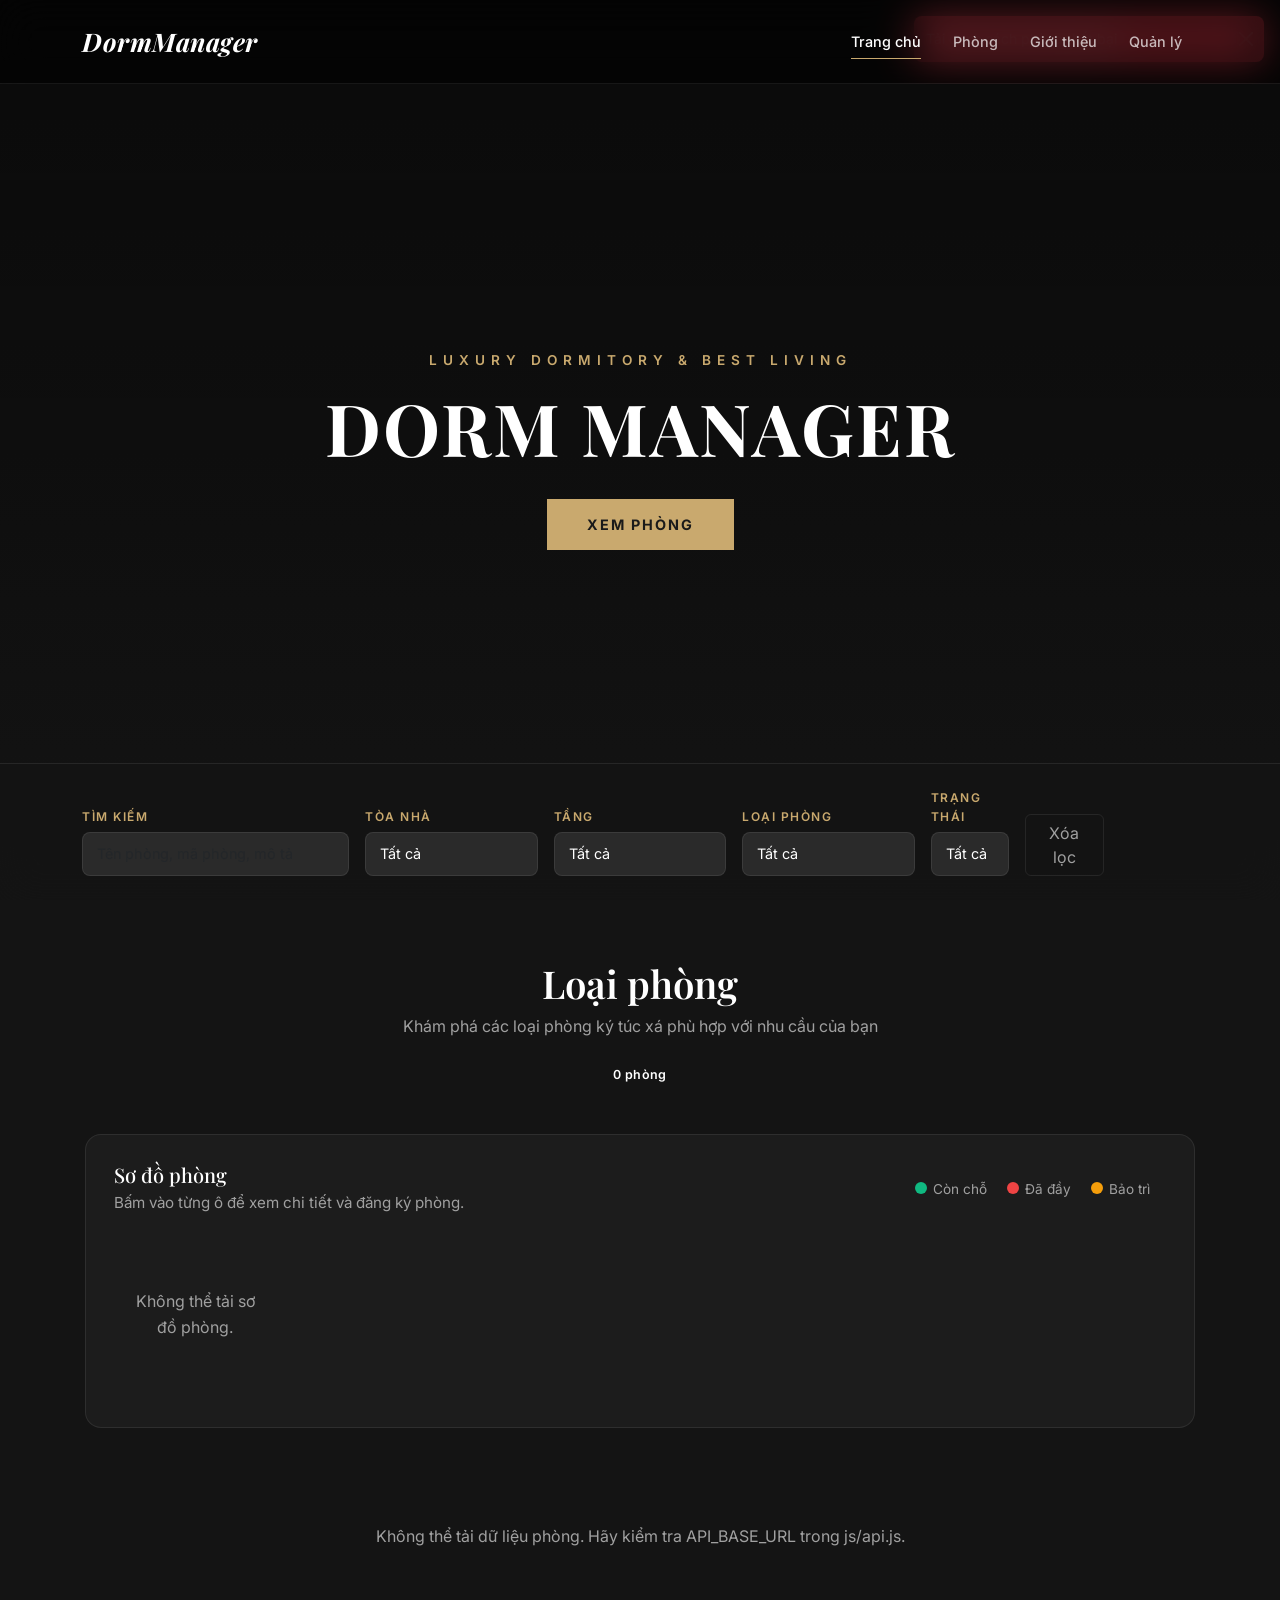
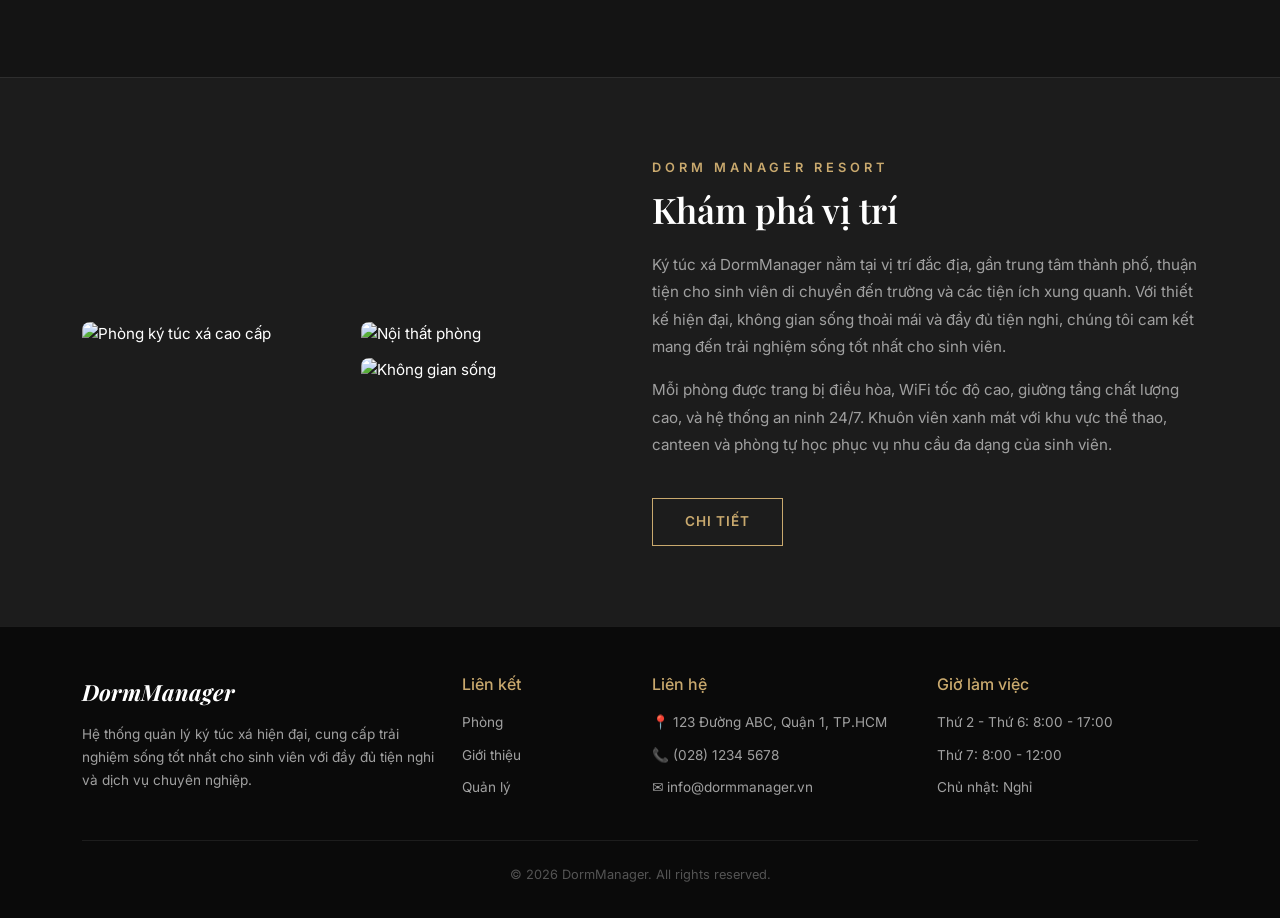
==== commit f8a70c5b: "Update index.html" ====
--- a/index.html
+++ b/index.html
@@ -192,7 +192,7 @@
                 </div>
             </div>
             <div class="footer-bottom">
-                © 2024 DormManager. All rights reserved.
+                © 2026 DormManager. All rights reserved.
             </div>
         </div>
     </footer>
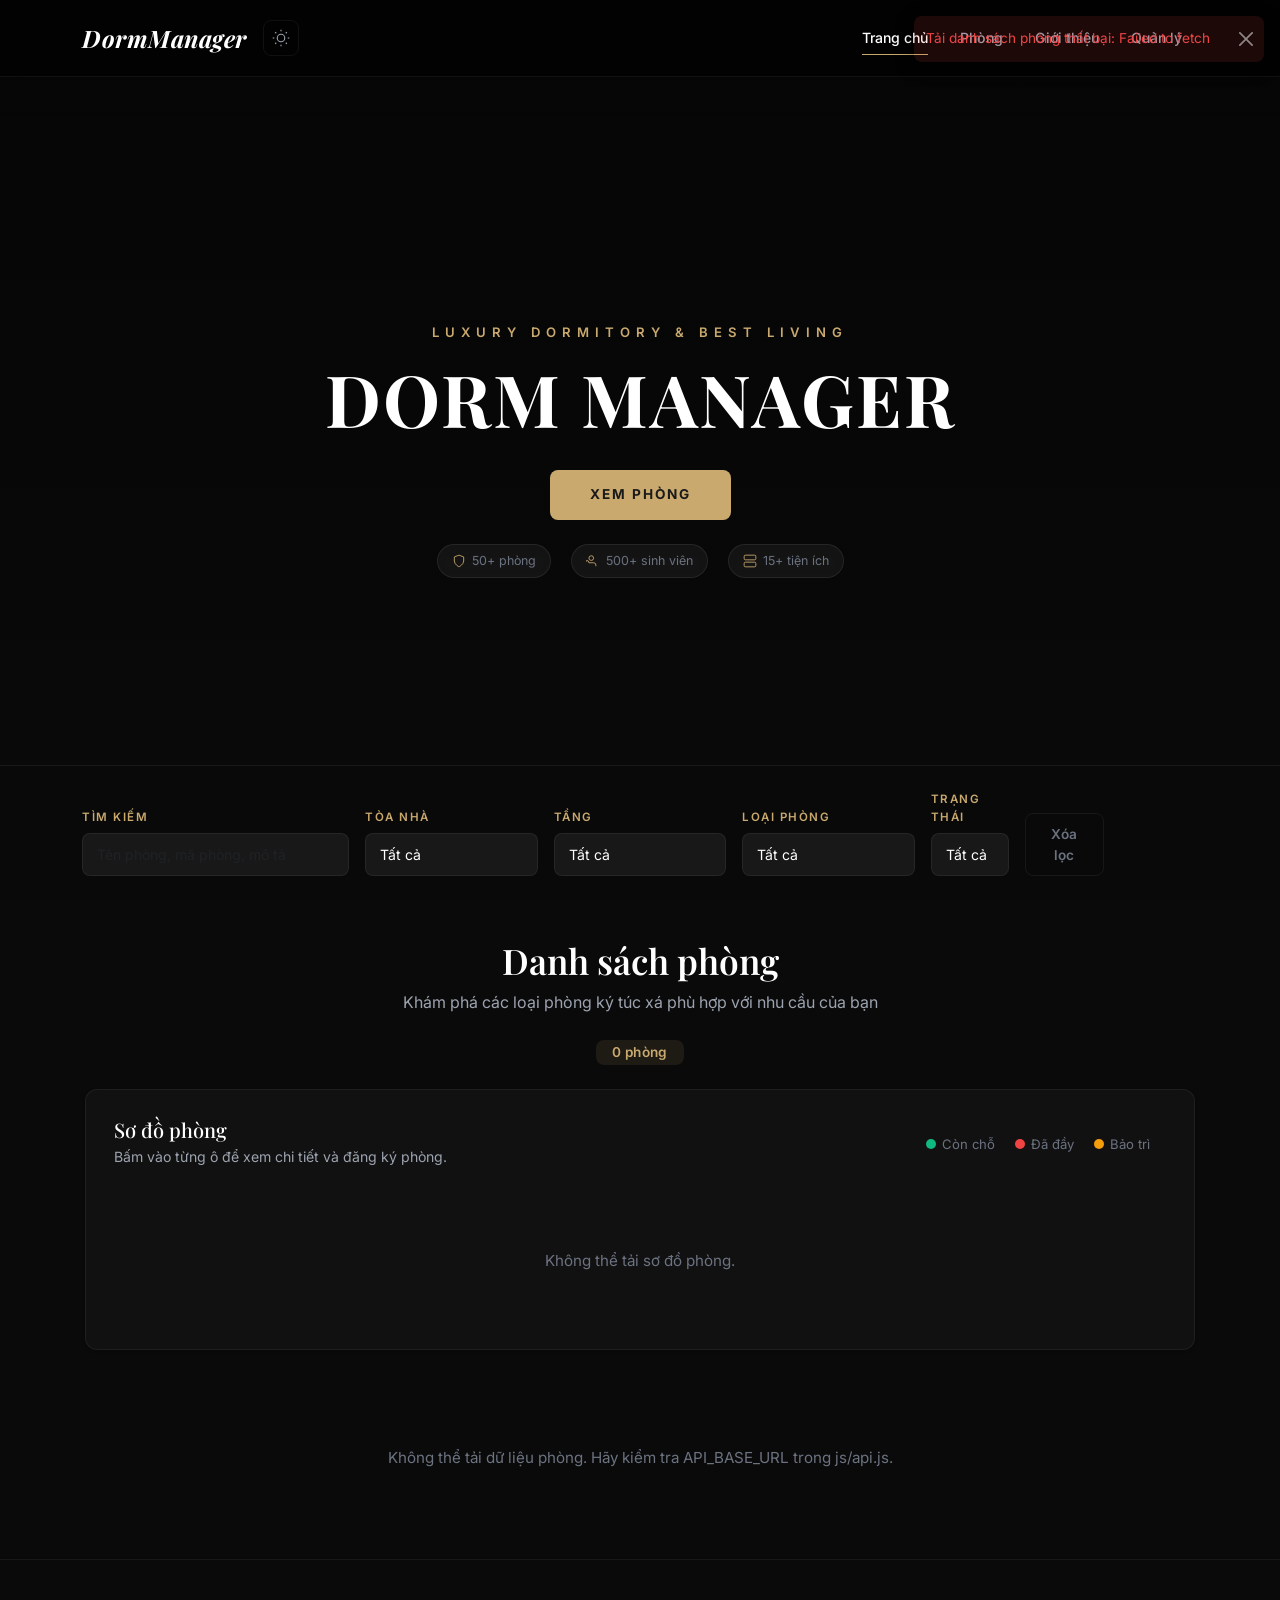
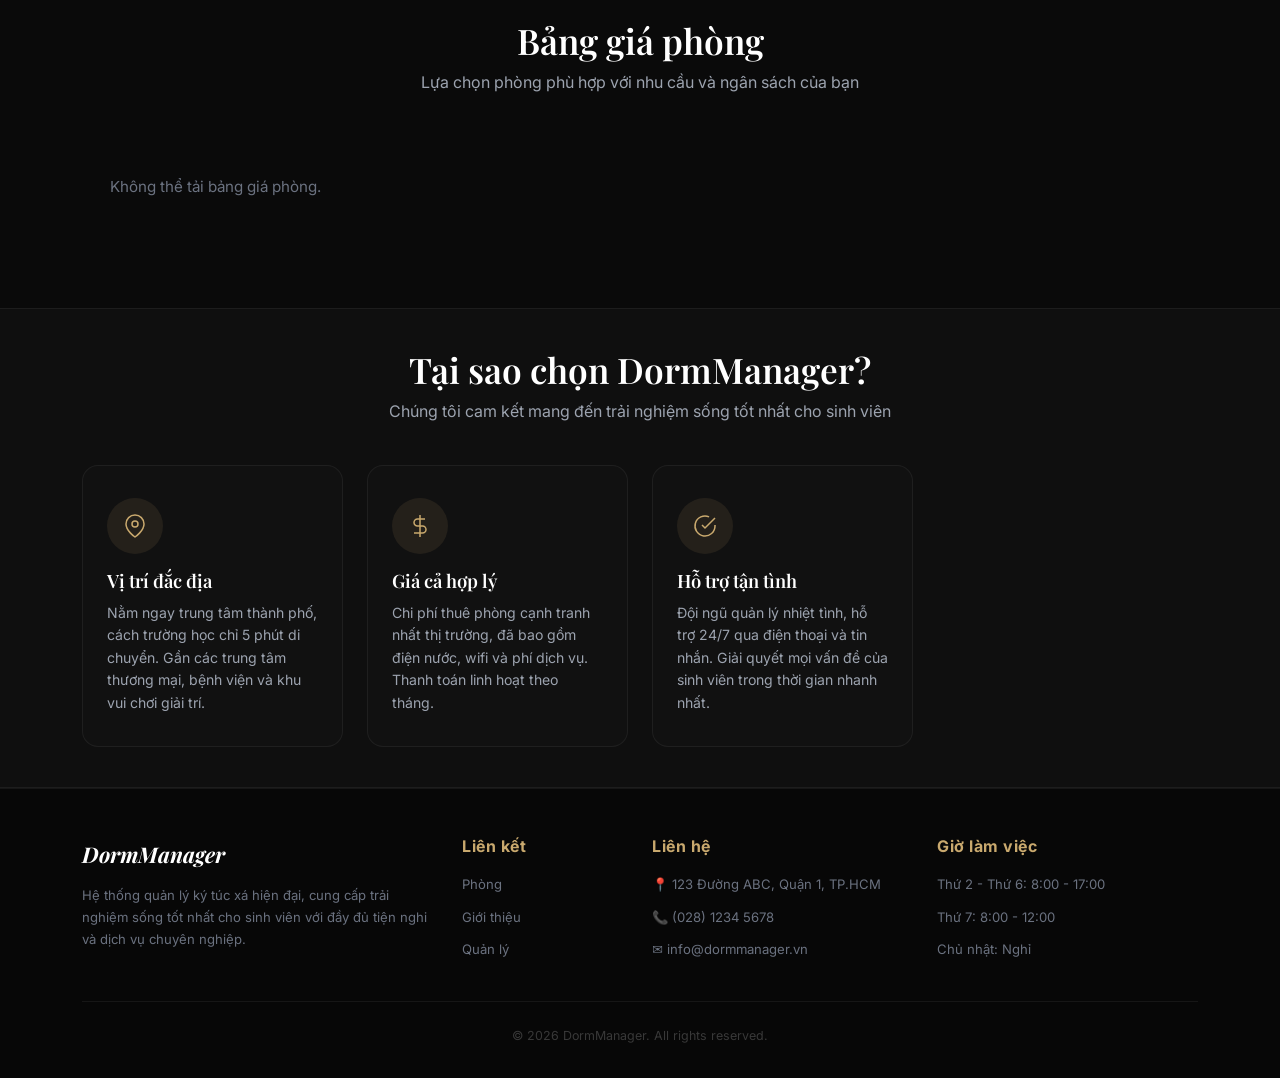
==== commit 30d9142d: "update toàn diện" ====
--- a/index.html
+++ b/index.html
@@ -1,6 +1,5 @@
 <!doctype html>
-<html lang="vi">
-
+<html lang="vi" data-theme="dark">
 <head>
     <meta charset="utf-8">
     <meta name="viewport" content="width=device-width, initial-scale=1">
@@ -9,21 +8,38 @@
     <link href="https://cdn.jsdelivr.net/npm/bootstrap@5.3.3/dist/css/bootstrap.min.css" rel="stylesheet">
     <link rel="stylesheet" href="css/style.css">
 </head>
-
 <body>
     <!-- ═══ NAVBAR ═══ -->
     <nav class="navbar navbar-expand-lg navbar-dark fixed-top">
         <div class="container">
             <a class="navbar-brand" href="index.html">DormManager</a>
-            <button class="navbar-toggler" type="button" data-bs-toggle="collapse" data-bs-target="#publicNav"
-                aria-controls="publicNav" aria-expanded="false" aria-label="Mở menu">
-                <span class="navbar-toggler-icon"></span>
-            </button>
+            <div class="navbar-actions">
+                <button id="publicThemeToggle" class="theme-btn" type="button" title="Chuyển giao diện">
+                    <svg class="theme-icon-sun" viewBox="0 0 24 24" width="18" height="18" fill="none" stroke="currentColor" stroke-width="1.5">
+                        <circle cx="12" cy="12" r="5"/>
+                        <line x1="12" y1="1" x2="12" y2="3"/>
+                        <line x1="12" y1="21" x2="12" y2="23"/>
+                        <line x1="4.22" y1="4.22" x2="5.64" y2="5.64"/>
+                        <line x1="18.36" y1="18.36" x2="19.78" y2="19.78"/>
+                        <line x1="1" y1="12" x2="3" y2="12"/>
+                        <line x1="21" y1="12" x2="23" y2="12"/>
+                        <line x1="4.22" y1="19.78" x2="5.64" y2="18.36"/>
+                        <line x1="18.36" y1="5.64" x2="19.78" y2="4.22"/>
+                    </svg>
+                    <svg class="theme-icon-moon" viewBox="0 0 24 24" width="18" height="18" fill="none" stroke="currentColor" stroke-width="1.5">
+                        <path d="M21 12.79A9 9 0 1111.21 3 7 7 0 0021 12.79z"/>
+                    </svg>
+                </button>
+                <button class="navbar-toggler" type="button" data-bs-toggle="collapse" data-bs-target="#publicNav"
+                    aria-controls="publicNav" aria-expanded="false" aria-label="Mở menu">
+                    <span class="navbar-toggler-icon"></span>
+                </button>
+            </div>
             <div class="collapse navbar-collapse" id="publicNav">
                 <div class="navbar-nav ms-auto">
                     <a class="nav-link active" href="index.html">Trang chủ</a>
                     <a class="nav-link" href="#roomSection">Phòng</a>
-                    <a class="nav-link" href="#aboutSection">Giới thiệu</a>
+                    <a class="nav-link" href="#whySection">Giới thiệu</a>
                     <a class="nav-link" href="admin.html">Quản lý</a>
                 </div>
             </div>
@@ -37,9 +53,13 @@
             <p class="hero-subtitle">Luxury Dormitory & Best Living</p>
             <h1 class="hero-title">DORM MANAGER</h1>
             <a href="#roomSection" class="hero-btn">Xem phòng</a>
-        </div>
-
-        <!-- Booking Bar (Filter) -->
+            <div class="hero-stats-inline">
+                <span class="hero-stat"><svg viewBox="0 0 24 24" width="14" height="14" fill="none" stroke="currentColor" stroke-width="1.5"><path d="M12 22s8-4 8-10V5l-8-3-8 3v7c0 6 8 10 8 10z"/></svg> 50+ phòng</span>
+                <span class="hero-stat"><svg viewBox="0 0 24 24" width="14" height="14" fill="none" stroke="currentColor" stroke-width="1.5"><path d="M17 21v-2a4 4 0 00-4-4H5a4 4 0 00-4-4v2"/><circle cx="9" cy="7" r="4"/></svg> 500+ sinh viên</span>
+                <span class="hero-stat"><svg viewBox="0 0 24 24" width="14" height="14" fill="none" stroke="currentColor" stroke-width="1.5"><rect x="2" y="2" width="20" height="8" rx="2"/><rect x="2" y="14" width="20" height="8" rx="2"/></svg> 15+ tiện ích</span>
+            </div>
+        </div>
+
         <div class="booking-bar">
             <div class="container">
                 <form id="publicFilters">
@@ -83,8 +103,7 @@
                             </select>
                         </div>
                         <div class="col-12 col-lg-1 d-flex justify-content-end">
-                            <button id="resetFiltersBtn" class="btn btn-outline-secondary w-100" type="button">Xóa
-                                lọc</button>
+                            <button id="resetFiltersBtn" class="btn btn-outline-secondary w-100" type="button">Xóa lọc</button>
                         </div>
                     </div>
                 </form>
@@ -94,15 +113,13 @@
 
     <!-- ═══ MAIN CONTENT ═══ -->
     <main class="container app-shell" id="roomSection">
-        <!-- Section Heading -->
         <section class="section-heading">
-            <h2>Loại phòng</h2>
+            <h2>Danh sách phòng</h2>
             <p>Khám phá các loại phòng ký túc xá phù hợp với nhu cầu của bạn</p>
             <span id="resultCount" class="badge mt-2">0 phòng</span>
         </section>
 
-        <!-- Room Map Panel -->
-        <section class="room-map-panel mb-5">
+        <section class="room-map-panel mb-5 fade-in-up">
             <div class="d-flex flex-wrap align-items-center justify-content-between gap-3 mb-3">
                 <div>
                     <h2 class="h5 mb-1">Sơ đồ phòng</h2>
@@ -114,42 +131,57 @@
                     <span><i class="legend-dot map-maintenance"></i>Bảo trì</span>
                 </div>
             </div>
+            <div id="mapFilterTabs" class="map-filter-tabs"></div>
             <div id="roomMap" class="room-map" aria-live="polite"></div>
         </section>
 
-        <!-- Room Cards Grid -->
         <section id="roomList" class="row g-4" aria-live="polite"></section>
     </main>
 
-    <!-- ═══ ABOUT SECTION ═══ -->
-    <section class="about-section" id="aboutSection">
+    <!-- ═══ PRICE SHOWCASE ═══ -->
+    <section class="price-section">
         <div class="container">
-            <div class="row g-4 align-items-center">
-                <div class="col-lg-6">
-                    <div class="about-grid">
-                        <img src="https://images.unsplash.com/photo-1618773928121-c32242e63f39?auto=format&fit=crop&w=800&q=80"
-                            alt="Phòng ký túc xá cao cấp" loading="lazy">
-                        <img src="https://images.unsplash.com/photo-1631049307264-da0ec9d70304?auto=format&fit=crop&w=600&q=80"
-                            alt="Nội thất phòng" loading="lazy">
-                        <img src="https://images.unsplash.com/photo-1522771739844-6a9f6d5f14af?auto=format&fit=crop&w=600&q=80"
-                            alt="Không gian sống" loading="lazy">
-                    </div>
-                </div>
-                <div class="col-lg-6">
-                    <p class="about-label">Dorm Manager Resort</p>
-                    <h2 class="about-title">Khám phá vị trí</h2>
-                    <p class="about-text">
-                        Ký túc xá DormManager nằm tại vị trí đắc địa, gần trung tâm thành phố, thuận tiện
-                        cho sinh viên di chuyển đến trường và các tiện ích xung quanh.
-                        Với thiết kế hiện đại, không gian sống thoải mái và đầy đủ tiện nghi,
-                        chúng tôi cam kết mang đến trải nghiệm sống tốt nhất cho sinh viên.
-                    </p>
-                    <p class="about-text">
-                        Mỗi phòng được trang bị điều hòa, WiFi tốc độ cao, giường tầng chất lượng cao,
-                        và hệ thống an ninh 24/7. Khuôn viên xanh mát với khu vực thể thao,
-                        canteen và phòng tự học phục vụ nhu cầu đa dạng của sinh viên.
-                    </p>
-                    <a href="#roomSection" class="about-btn">Chi tiết</a>
+            <div class="section-heading">
+                <h2>Bảng giá phòng</h2>
+                <p>Lựa chọn phòng phù hợp với nhu cầu và ngân sách của bạn</p>
+            </div>
+            <div id="priceGrid" class="price-grid">
+                <div class="price-card skeleton-box" style="height:200px"></div>
+                <div class="price-card skeleton-box" style="height:200px"></div>
+                <div class="price-card skeleton-box" style="height:200px"></div>
+                <div class="price-card skeleton-box" style="height:200px"></div>
+            </div>
+        </div>
+    </section>
+
+    <!-- ═══ WHY CHOOSE US ═══ -->
+    <section class="why-section fade-in-up" id="whySection">
+        <div class="container">
+            <div class="section-heading">
+                <h2>Tại sao chọn DormManager?</h2>
+                <p>Chúng tôi cam kết mang đến trải nghiệm sống tốt nhất cho sinh viên</p>
+            </div>
+            <div class="why-grid">
+                <div class="why-card">
+                    <div class="why-icon-wrap">
+                        <svg viewBox="0 0 24 24" width="24" height="24" fill="none" stroke="currentColor" stroke-width="1.5"><path d="M21 10c0 7-9 13-9 13s-9-6-9-13a9 9 0 0118 0z"/><circle cx="12" cy="10" r="3"/></svg>
+                    </div>
+                    <h3>Vị trí đắc địa</h3>
+                    <p>Nằm ngay trung tâm thành phố, cách trường học chỉ 5 phút di chuyển. Gần các trung tâm thương mại, bệnh viện và khu vui chơi giải trí.</p>
+                </div>
+                <div class="why-card">
+                    <div class="why-icon-wrap">
+                        <svg viewBox="0 0 24 24" width="24" height="24" fill="none" stroke="currentColor" stroke-width="1.5"><line x1="12" y1="1" x2="12" y2="23"/><path d="M17 5H9.5a3.5 3.5 0 000 7h5a3.5 3.5 0 010 7H6"/></svg>
+                    </div>
+                    <h3>Giá cả hợp lý</h3>
+                    <p>Chi phí thuê phòng cạnh tranh nhất thị trường, đã bao gồm điện nước, wifi và phí dịch vụ. Thanh toán linh hoạt theo tháng.</p>
+                </div>
+                <div class="why-card">
+                    <div class="why-icon-wrap">
+                        <svg viewBox="0 0 24 24" width="24" height="24" fill="none" stroke="currentColor" stroke-width="1.5"><path d="M22 11.08V12a10 10 0 11-5.93-9.14"/><polyline points="22,4 12,14.01 9,11.01"/></svg>
+                    </div>
+                    <h3>Hỗ trợ tận tình</h3>
+                    <p>Đội ngũ quản lý nhiệt tình, hỗ trợ 24/7 qua điện thoại và tin nhắn. Giải quyết mọi vấn đề của sinh viên trong thời gian nhanh nhất.</p>
                 </div>
             </div>
         </div>
@@ -167,15 +199,15 @@
                     </p>
                 </div>
                 <div class="col-6 col-lg-2">
-                    <h3 class="h6 mb-3" style="color: var(--accent-gold);">Liên kết</h3>
+                    <h3 class="h6 mb-3 footer-heading">Liên kết</h3>
                     <ul class="footer-links">
                         <li><a href="#roomSection">Phòng</a></li>
-                        <li><a href="#aboutSection">Giới thiệu</a></li>
+                        <li><a href="#whySection">Giới thiệu</a></li>
                         <li><a href="admin.html">Quản lý</a></li>
                     </ul>
                 </div>
                 <div class="col-6 col-lg-3">
-                    <h3 class="h6 mb-3" style="color: var(--accent-gold);">Liên hệ</h3>
+                    <h3 class="h6 mb-3 footer-heading">Liên hệ</h3>
                     <ul class="footer-links">
                         <li><a href="#">📍 123 Đường ABC, Quận 1, TP.HCM</a></li>
                         <li><a href="#">📞 (028) 1234 5678</a></li>
@@ -183,7 +215,7 @@
                     </ul>
                 </div>
                 <div class="col-lg-3">
-                    <h3 class="h6 mb-3" style="color: var(--accent-gold);">Giờ làm việc</h3>
+                    <h3 class="h6 mb-3 footer-heading">Giờ làm việc</h3>
                     <ul class="footer-links">
                         <li><a href="#">Thứ 2 - Thứ 6: 8:00 - 17:00</a></li>
                         <li><a href="#">Thứ 7: 8:00 - 12:00</a></li>
@@ -214,44 +246,62 @@
         <div class="modal-dialog modal-lg modal-dialog-centered">
             <form id="registerForm" class="modal-content" novalidate>
                 <div class="modal-header">
-                    <h2 id="registerModalTitle" class="modal-title h5">Đăng ký phòng</h2>
+                    <h2 id="registerModalTitle" class="modal-title h5">
+                        <svg viewBox="0 0 24 24" width="20" height="20" fill="none" stroke="currentColor" stroke-width="1.5" style="margin-right:8px;vertical-align:-3px">
+                            <path d="M12 22s8-4 8-10V5l-8-3-8 3v7c0 6 8 10 8 10z"/>
+                        </svg>
+                        Đăng ký phòng
+                    </h2>
                     <button type="button" class="btn-close" data-bs-dismiss="modal" aria-label="Đóng"></button>
                 </div>
                 <div class="modal-body">
                     <input id="registerRoomId" name="roomId" type="hidden">
-                    <div class="row g-3">
+                    <div id="registerRoomSummary" class="mb-4"></div>
+                    <div class="form-divider"><span>Thông tin sinh viên</span></div>
+                    <div class="row g-4 mt-2">
                         <div class="col-md-6">
-                            <label class="form-label" for="registerFullName">Họ tên</label>
-                            <input id="registerFullName" class="form-control" name="fullName" type="text" required>
-                            <div class="invalid-feedback">Vui lòng nhập họ tên.</div>
+                            <div class="input-icon-group">
+                                <svg class="input-icon" viewBox="0 0 24 24" width="18" height="18" fill="none" stroke="currentColor" stroke-width="1.5"><circle cx="12" cy="8" r="4"/><path d="M4 20c0-4.418 3.582-8 8-8s8 3.582 8 8"/></svg>
+                                <input id="registerFullName" class="form-control icon-input" name="fullName" type="text" placeholder="Họ tên sinh viên" required autocomplete="name">
+                                <div class="invalid-feedback">Vui lòng nhập họ tên.</div>
+                            </div>
                         </div>
                         <div class="col-md-6">
-                            <label class="form-label" for="registerStudentCode">Mã sinh viên</label>
-                            <input id="registerStudentCode" class="form-control" name="studentCode" type="text"
-                                required>
-                            <div class="invalid-feedback">Vui lòng nhập mã sinh viên.</div>
+                            <div class="input-icon-group">
+                                <svg class="input-icon" viewBox="0 0 24 24" width="18" height="18" fill="none" stroke="currentColor" stroke-width="1.5"><rect x="2" y="3" width="20" height="14" rx="2"/><line x1="8" y1="21" x2="16" y2="21"/><line x1="12" y1="17" x2="12" y2="21"/></svg>
+                                <input id="registerStudentCode" class="form-control icon-input" name="studentCode" type="text" placeholder="Mã số sinh viên" required autocomplete="username">
+                                <div class="invalid-feedback">Vui lòng nhập mã sinh viên.</div>
+                            </div>
                         </div>
                         <div class="col-md-6">
-                            <label class="form-label" for="registerEmail">Email</label>
-                            <input id="registerEmail" class="form-control" name="email" type="email" required>
-                            <div class="invalid-feedback">Vui lòng nhập email hợp lệ.</div>
+                            <div class="input-icon-group">
+                                <svg class="input-icon" viewBox="0 0 24 24" width="18" height="18" fill="none" stroke="currentColor" stroke-width="1.5"><path d="M4 4h16c1.1 0 2 .9 2 2v12c0 1.1-.9 2-2 2H4c-1.1 0-2-.9-2-2V6c0-1.1.9-2 2-2z"/><polyline points="22,6 12,13 2,6"/></svg>
+                                <input id="registerEmail" class="form-control icon-input" name="email" type="email" placeholder="Email" required autocomplete="email">
+                                <div class="invalid-feedback">Vui lòng nhập email hợp lệ.</div>
+                            </div>
                         </div>
                         <div class="col-md-6">
-                            <label class="form-label" for="registerPhone">Số điện thoại</label>
-                            <input id="registerPhone" class="form-control" name="phone" type="tel" required>
-                            <div class="invalid-feedback">Vui lòng nhập số điện thoại.</div>
+                            <div class="input-icon-group">
+                                <svg class="input-icon" viewBox="0 0 24 24" width="18" height="18" fill="none" stroke="currentColor" stroke-width="1.5"><path d="M22 16.92v3a2 2 0 01-2.18 2 19.79 19.79 0 01-8.63-3.07 19.5 19.5 0 01-6-6 19.79 19.79 0 01-3.07-8.67A2 2 0 014.11 2h3a2 2 0 012 1.72 12.84 12.84 0 00.7 2.81 2 2 0 01-.45 2.11L8.09 9.91a16 16 0 006 6l1.27-1.27a2 2 0 012.11-.45 12.84 12.84 0 002.81.7A2 2 0 0122 16.92z"/></svg>
+                                <input id="registerPhone" class="form-control icon-input" name="phone" type="tel" placeholder="Số điện thoại" required autocomplete="tel">
+                                <div class="invalid-feedback">Vui lòng nhập số điện thoại.</div>
+                            </div>
                         </div>
                         <div class="col-md-6">
-                            <label class="form-label" for="registerCheckInDate">Ngày nhận phòng</label>
-                            <input id="registerCheckInDate" class="form-control" name="checkInDate" type="date"
-                                required>
-                            <div class="invalid-feedback">Vui lòng chọn ngày nhận phòng.</div>
+                            <div class="input-icon-group">
+                                <svg class="input-icon" viewBox="0 0 24 24" width="18" height="18" fill="none" stroke="currentColor" stroke-width="1.5"><rect x="3" y="4" width="18" height="18" rx="2"/><line x1="16" y1="2" x2="16" y2="6"/><line x1="8" y1="2" x2="8" y2="6"/><line x1="3" y1="10" x2="21" y2="10"/></svg>
+                                <input id="registerCheckInDate" class="form-control icon-input" name="checkInDate" type="date" required>
+                                <div class="invalid-feedback">Vui lòng chọn ngày nhận phòng.</div>
+                            </div>
                         </div>
                     </div>
                 </div>
                 <div class="modal-footer">
-                    <button type="button" class="btn btn-outline-secondary" data-bs-dismiss="modal">Hủy</button>
-                    <button id="submitRegisterBtn" type="submit" class="btn btn-success">Gửi đăng ký</button>
+                    <button type="button" class="btn btn-secondary" data-bs-dismiss="modal">Hủy</button>
+                    <button id="submitRegisterBtn" type="submit" class="btn btn-primary btn-submit-icon">
+                        <svg viewBox="0 0 24 24" width="16" height="16" fill="none" stroke="currentColor" stroke-width="2" style="margin-right:6px"><path d="M22 11.08V12a10 10 0 11-5.93-9.14"/><polyline points="22,4 12,14.01 9,11.01"/></svg>
+                        Gửi đăng ký
+                    </button>
                 </div>
             </form>
         </div>
@@ -261,29 +311,179 @@
         <div class="modal-dialog modal-dialog-centered">
             <div class="modal-content">
                 <div class="modal-header">
-                    <h2 id="qrModalTitle" class="modal-title h5">Mã QR thanh toán</h2>
+                    <h2 class="modal-title h5">
+                        <svg viewBox="0 0 24 24" width="20" height="20" fill="none" stroke="currentColor" stroke-width="1.5"><rect x="3" y="3" width="18" height="18" rx="2"/><line x1="12" y1="3" x2="12" y2="21"/><line x1="3" y1="12" x2="21" y2="12"/></svg>
+                        Thanh toán VietQR
+                    </h2>
                     <button type="button" class="btn-close" data-bs-dismiss="modal" aria-label="Đóng"></button>
                 </div>
-                <div class="modal-body text-center">
-                    <img id="qrImage" src="img/payment.png" alt="Mã QR"
-                        style="max-width: 280px; width: 100%; height: auto;">
-                    <div id="qrNote" class="mt-3 text-start small"></div>
-                </div>
-                <div class="modal-footer">
-                    <button type="button" class="btn btn-secondary" data-bs-dismiss="modal">Đóng</button>
+                <div class="modal-body">
+                    <div class="qr-panel">
+                        <div class="qr-code-section">
+                            <div class="qr-frame">
+                                <div id="qrLoader" class="qr-loader"><span class="spinner-border spinner-border-sm text-dark"></span></div>
+                                <img id="qrImage" src="img/payment.png" alt="Mã QR thanh toán">
+                            </div>
+                            <div class="vietqr-badge">
+                                <svg viewBox="0 0 24 24" width="14" height="14" fill="currentColor"><path d="M12 2C6.48 2 2 6.48 2 12s4.48 10 10 10 10-4.48 10-10S17.52 2 12 2zm-1 17.93c-3.95-.49-7-3.85-7-7.93 0-.62.08-1.21.21-1.79L9 15v1c0 1.1.9 2 2 2v1.93zm6.9-2.54c-.26-.81-1-1.39-1.9-1.39h-1v-3c0-.55-.45-1-1-1H8v-2h2c.55 0 1-.45 1-1V7h2c1.1 0 2-.9 2-2v-.41c2.93 1.19 5 4.06 5 7.41 0 2.08-.8 3.97-2.1 5.39z"/></svg>
+                                Quét mã bằng <strong>VietQR</strong>
+                            </div>
+                            <div id="qrCountdown" class="qr-countdown">
+                                <svg viewBox="0 0 24 24" width="14" height="14" fill="none" stroke="currentColor" stroke-width="1.5"><circle cx="12" cy="12" r="10"/><polyline points="12,6 12,12 16,14"/></svg>
+                                <span>Hết hạn sau</span>
+                                <span class="countdown-digits" id="countdownDigits">30:00</span>
+                            </div>
+                            <button class="qr-refresh-btn" id="qrRefreshBtn" type="button">
+                                <svg viewBox="0 0 24 24" width="14" height="14" fill="none" stroke="currentColor" stroke-width="1.5"><polyline points="23,4 23,10 17,10"/><path d="M20.49 15a9 9 0 11-2.12-9.36L23 10"/></svg>
+                                Tạo lại mã QR
+                            </button>
+                        </div>
+                        <div class="qr-info-section">
+                            <!-- Amount Hero -->
+                            <div class="qr-amount-hero">
+                                <span class="qr-amount-label">Số tiền cần chuyển</span>
+                                <span class="qr-amount-value" id="qrAmount">—</span>
+                            </div>
+
+                            <!-- Bank Info Card -->
+                            <div class="qr-glass-card">
+                                <div class="qr-glass-card-title">Thông tin chuyển khoản</div>
+                                <div class="info-row">
+                                    <span class="info-label">Ngân hàng</span>
+                                    <span class="info-value" id="qrBankName">—</span>
+                                </div>
+                                <div class="info-row">
+                                    <span class="info-label">Số tài khoản</span>
+                                    <span class="info-value mono" id="qrAccountNumber">—</span>
+                                    <button class="copy-btn" id="copyAccountBtn" type="button">
+                                        <svg viewBox="0 0 24 24" width="14" height="14" fill="none" stroke="currentColor" stroke-width="1.5"><rect x="9" y="9" width="13" height="13" rx="2"/><path d="M5 15H4a2 2 0 01-2-2V4a2 2 0 012-2h9a2 2 0 012 2v1"/></svg>
+                                        <span class="copy-tooltip">Sao chép</span>
+                                    </button>
+                                </div>
+                                <div class="info-row">
+                                    <span class="info-label">Chủ tài khoản</span>
+                                    <span class="info-value" id="qrAccountHolder">—</span>
+                                </div>
+                                <div class="info-row">
+                                    <span class="info-label">Nội dung CK</span>
+                                    <span class="info-value mono small" id="qrNote">—</span>
+                                    <button class="copy-btn" id="copyNoteBtn" type="button">
+                                        <svg viewBox="0 0 24 24" width="14" height="14" fill="none" stroke="currentColor" stroke-width="1.5"><rect x="9" y="9" width="13" height="13" rx="2"/><path d="M5 15H4a2 2 0 01-2-2V4a2 2 0 012-2h9a2 2 0 012 2v1"/></svg>
+                                        <span class="copy-tooltip">Sao chép</span>
+                                    </button>
+                                </div>
+                            </div>
+
+                            <!-- Student Info -->
+                            <div class="qr-glass-card qr-glass-card-sm">
+                                <div class="info-row">
+                                    <span class="info-label">Sinh viên</span>
+                                    <span class="info-value" id="qrName">—</span>
+                                </div>
+                                <div class="info-row">
+                                    <span class="info-label">Mã SV</span>
+                                    <span class="info-value" id="qrStudentCode">—</span>
+                                </div>
+                                <div class="info-row">
+                                    <span class="info-label">Phòng</span>
+                                    <span class="info-value" id="qrRoomName">—</span>
+                                </div>
+                            </div>
+
+                            <!-- Actions -->
+                            <div class="qr-actions">
+                                <button class="btn btn-primary btn-ripple" type="button" id="qrCopyAllBtn" style="flex:1">
+                                    <svg viewBox="0 0 24 24" width="14" height="14" fill="none" stroke="currentColor" stroke-width="2"><rect x="9" y="9" width="13" height="13" rx="2"/><path d="M5 15H4a2 2 0 01-2-2V4a2 2 0 012-2h9a2 2 0 012 2v1"/></svg>
+                                    Sao chép toàn bộ
+                                </button>
+                                <button class="btn btn-outline-secondary btn-ripple" type="button" id="qrPrintBtn">
+                                    <svg viewBox="0 0 24 24" width="14" height="14" fill="none" stroke="currentColor" stroke-width="1.5"><polyline points="6,9 6,2 18,2 18,9"/><path d="M6 18H4a2 2 0 01-2-2v-5a2 2 0 012-2h16a2 2 0 012 2v5a2 2 0 01-2 2h-2"/><rect x="6" y="14" width="12" height="8"/></svg>
+                                    In
+                                </button>
+                            </div>
+
+                            <div class="qr-note">
+                                <svg viewBox="0 0 24 24" width="14" height="14" fill="none" stroke="currentColor" stroke-width="1.5"><circle cx="12" cy="12" r="10"/><line x1="12" y1="16" x2="12" y2="12"/><line x1="12" y1="8" x2="12.01" y2="8"/></svg>
+                                Sau khi chuyển khoản, vui lòng thông báo cho quản lý để xác nhận thanh toán.
+                            </div>
+                        </div>
+                    </div>
                 </div>
             </div>
         </div>
     </div>
 
+    <!-- ══ PAYMENT CHOICE MODAL ══ -->
+    <div class="modal fade" id="paymentChoiceModal" tabindex="-1" aria-hidden="true">
+        <div class="modal-dialog modal-dialog-centered">
+            <div class="modal-content">
+                <div class="modal-header">
+                    <h2 class="modal-title h5">
+                        <svg viewBox="0 0 24 24" width="18" height="18" fill="none" stroke="currentColor" stroke-width="2">
+                            <path d="M12 2v20M17 5H9.5a3.5 3.5 0 0 0 0 7h5a3.5 3.5 0 0 1 0 7H6"/>
+                        </svg>
+                        Chọn phương thức thanh toán
+                    </h2>
+                    <button type="button" class="btn-close" data-bs-dismiss="modal"></button>
+                </div>
+                <div class="modal-body">
+                    <p class="payment-choice-intro">Bạn vừa đăng ký phòng thành công! Vui lòng chọn hình thức thanh toán:</p>
+
+                    <div class="payment-options">
+                        <!-- Option 1: VietQR -->
+                        <div class="payment-option" id="payViaQR" role="button" tabindex="0">
+                            <div class="payment-option-icon">
+                                <svg viewBox="0 0 24 24" width="32" height="32" fill="none" stroke="currentColor" stroke-width="1.5">
+                                    <rect x="3" y="3" width="7" height="7" rx="1"/>
+                                    <rect x="14" y="3" width="7" height="7" rx="1"/>
+                                    <rect x="3" y="14" width="7" height="7" rx="1"/>
+                                    <rect x="14" y="14" width="7" height="7" rx="1"/>
+                                </svg>
+                            </div>
+                            <div class="payment-option-body">
+                                <h3>Thanh toán qua VietQR</h3>
+                                <p>Quét mã QR qua ứng dụng ngân hàng bất kỳ để chuyển khoản ngay.</p>
+                            </div>
+                            <div class="payment-option-action">
+                                <span class="btn btn-gold btn-sm">Thanh toán ngay</span>
+                            </div>
+                        </div>
+
+                        <!-- Option 2: Pay at lobby -->
+                        <div class="payment-option" id="payAtLobby" role="button" tabindex="0">
+                            <div class="payment-option-icon">
+                                <svg viewBox="0 0 24 24" width="32" height="32" fill="none" stroke="currentColor" stroke-width="1.5">
+                                    <path d="M3 21h18M6 21V7l6-4 6 4v14M10 21v-6h4v6M8 10h.01M12 10h.01M16 10h.01"/>
+                                </svg>
+                            </div>
+                            <div class="payment-option-body">
+                                <h3>Thanh toán tại sảnh</h3>
+                                <p>Đến sảnh ký túc xá để thanh toán trực tiếp trong vòng 48 giờ.</p>
+                                <span class="badge badge-warning">Có thể chọn sau</span>
+                            </div>
+                            <div class="payment-option-action">
+                                <span class="btn btn-outline-secondary btn-sm">Chọn sau</span>
+                            </div>
+                        </div>
+                    </div>
+                </div>
+            </div>
+        </div>
+    </div>
+
     <div id="toastContainer" class="toast-container position-fixed top-0 end-0 p-3"></div>
+
+    <button id="backToTop" class="back-to-top" type="button" aria-label="Lên đầu trang">
+      <svg viewBox="0 0 24 24" width="20" height="20" fill="none" stroke="currentColor" stroke-width="2">
+        <polyline points="18,15 12,9 6,15"/>
+      </svg>
+    </button>
 
     <script src="https://cdn.jsdelivr.net/npm/bootstrap@5.3.3/dist/js/bootstrap.bundle.min.js"></script>
     <script src="js/api.js"></script>
     <script src="js/utils.js"></script>
     <script src="js/main.js"></script>
 
-    <!-- Navbar scroll effect -->
     <script>
         window.addEventListener('scroll', function () {
             const navbar = document.querySelector('.navbar');
@@ -295,5 +495,4 @@
         });
     </script>
 </body>
-
 </html>
--- a/css/style.css
+++ b/css/style.css
@@ -1,75 +1,172 @@
-@import url('https://fonts.googleapis.com/css2?family=Playfair+Display:ital,wght@0,400;0,600;0,700;1,400;1,700&family=Inter:wght@400;500;600;700;800&display=swap');
-
-:root {
-  --bg-dark: #141414;
-  --bg-dark-alt: #1c1c1c;
-  --bg-dark-card: #242424;
-  --bg-dark-input: #2a2a2a;
+@import url('https://fonts.googleapis.com/css2?family=Playfair+Display:ital,wght@0,400;0,600;0,700;1,400;1,700&family=Inter:wght@300;400;500;600;700;800&display=swap');
+
+/* ═══════════════════════════════════════
+   THEME VARIABLES
+   ═══════════════════════════════════════ */
+:root, [data-theme="dark"] {
+  --bg-primary: #0a0a0a;
+  --bg-secondary: #0f0f0f;
+  --bg-tertiary: #141414;
+  --bg-elevated: #1a1a1a;
+  --bg-card: #111111;
+  --bg-input: #181818;
+  --bg-hero: #000000;
+  --text-primary: #ffffff;
+  --text-secondary: #9ca3af;
+  --text-muted: #6b7280;
+  --border: rgba(255,255,255,0.06);
+  --border-light: rgba(255,255,255,0.1);
+  --border-active: rgba(255,255,255,0.15);
   --accent-gold: #c9a96e;
-  --accent-gold-hover: #ddbf8a;
-  --accent-gold-dim: rgba(201, 169, 110, 0.15);
-  --text-white: #ffffff;
-  --text-muted: #a0a0a0;
-  --text-body: #d4d4d4;
-  --border-subtle: rgba(255, 255, 255, 0.08);
-  --border-gold: rgba(201, 169, 110, 0.3);
+  --accent-gold-hover: #dbbd8a;
+  --accent-gold-dim: rgba(201,169,110,0.1);
+  --accent-gold-glow: rgba(201,169,110,0.2);
+  --success: #10b981;
+  --success-dim: rgba(16,185,129,0.12);
+  --warning: #f59e0b;
+  --warning-dim: rgba(245,158,11,0.12);
   --danger: #ef4444;
-  --warning: #f59e0b;
-  --success: #10b981;
-  --shadow-dark: 0 8px 32px rgba(0, 0, 0, 0.4);
-  --shadow-gold: 0 4px 20px rgba(201, 169, 110, 0.15);
-  --font-serif: 'Playfair Display', Georgia, 'Times New Roman', serif;
+  --danger-dim: rgba(239,68,68,0.12);
+  --shadow-sm: 0 1px 3px rgba(0,0,0,0.3);
+  --shadow-md: 0 4px 20px rgba(0,0,0,0.3);
+  --shadow-lg: 0 10px 40px rgba(0,0,0,0.4);
+  --shadow-gold: 0 4px 24px rgba(201,169,110,0.1);
+  --font-serif: 'Playfair Display', Georgia, serif;
   --font-sans: 'Inter', system-ui, -apple-system, sans-serif;
   --radius: 8px;
-  --radius-lg: 16px;
-  --transition: all 0.35s cubic-bezier(0.4, 0, 0.2, 1);
-}
-
+  --radius-lg: 12px;
+  --radius-xl: 16px;
+  --transition: all 0.3s cubic-bezier(0.4, 0, 0.2, 1);
+}
+
+[data-theme="light"] {
+  --bg-primary: #f8f8f8;
+  --bg-secondary: #ffffff;
+  --bg-tertiary: #f3f4f6;
+  --bg-elevated: #ffffff;
+  --bg-card: #ffffff;
+  --bg-input: #f3f4f6;
+  --bg-hero: #1a1a1a;
+  --text-primary: #111111;
+  --text-secondary: #525252;
+  --text-muted: #9ca3af;
+  --border: rgba(0,0,0,0.06);
+  --border-light: rgba(0,0,0,0.1);
+  --border-active: rgba(0,0,0,0.15);
+  --accent-gold: #b8944e;
+  --accent-gold-hover: #a07d3a;
+  --accent-gold-dim: rgba(184,148,78,0.08);
+  --accent-gold-glow: rgba(184,148,78,0.15);
+  --success: #059669;
+  --success-dim: rgba(5,150,105,0.1);
+  --warning: #d97706;
+  --warning-dim: rgba(217,119,6,0.1);
+  --danger: #dc2626;
+  --danger-dim: rgba(220,38,38,0.1);
+  --shadow-sm: 0 1px 3px rgba(0,0,0,0.06);
+  --shadow-md: 0 4px 20px rgba(0,0,0,0.06);
+  --shadow-lg: 0 10px 40px rgba(0,0,0,0.08);
+  --shadow-gold: 0 4px 24px rgba(184,148,78,0.08);
+}
+
+/* ═══════════════════════════════════════
+   RESET & BASE
+   ═══════════════════════════════════════ */
 *, *::before, *::after {
   box-sizing: border-box;
 }
 
 body {
-  background: var(--bg-dark);
-  color: var(--text-white);
+  background: var(--bg-primary);
+  color: var(--text-primary);
   font-family: var(--font-sans);
   font-size: 0.95rem;
   line-height: 1.6;
   margin: 0;
   -webkit-font-smoothing: antialiased;
   -moz-osx-font-smoothing: grayscale;
-}
+  overflow-x: hidden;
+}
+
+/* ═══════════════════════════════════════
+   SCROLLBAR
+   ═══════════════════════════════════════ */
+::-webkit-scrollbar { width: 5px; }
+::-webkit-scrollbar-track { background: transparent; }
+::-webkit-scrollbar-thumb { background: var(--border-light); border-radius: 4px; }
+::-webkit-scrollbar-thumb:hover { background: var(--border-active); }
 
 /* ═══════════════════════════════════════
    NAVBAR
    ═══════════════════════════════════════ */
 .navbar {
-  background: rgba(0, 0, 0, 0.6) !important;
+  background: rgba(0,0,0,0.5) !important;
   backdrop-filter: blur(20px);
   -webkit-backdrop-filter: blur(20px);
-  border-bottom: 1px solid var(--border-subtle);
-  padding: 16px 0;
-  transition: background 0.4s;
-  z-index: 1100;
+  border-bottom: 1px solid var(--border);
+  padding: 14px 0;
+  transition: background 0.4s, var(--transition);
+  z-index: 1030;
 }
 
 .navbar.scrolled {
-  background: rgba(20, 20, 20, 0.95) !important;
+  background: rgba(10,10,10,0.92) !important;
+}
+
+[data-theme="light"] .navbar {
+  background: rgba(255,255,255,0.8) !important;
+}
+
+[data-theme="light"] .navbar.scrolled {
+  background: rgba(255,255,255,0.95) !important;
 }
 
 .navbar-brand {
   font-family: var(--font-serif);
-  font-size: 1.6rem;
+  font-size: 1.5rem;
   font-weight: 700;
   font-style: italic;
-  color: var(--text-white) !important;
+  color: var(--text-primary) !important;
   letter-spacing: 0.5px;
 }
 
+.navbar-actions {
+  display: flex;
+  align-items: center;
+  gap: 8px;
+  margin-left: auto;
+}
+
+.theme-btn {
+  background: none;
+  border: 1px solid var(--border);
+  border-radius: var(--radius);
+  color: var(--text-secondary);
+  width: 36px;
+  height: 36px;
+  display: flex;
+  align-items: center;
+  justify-content: center;
+  cursor: pointer;
+  transition: var(--transition);
+}
+
+.theme-btn:hover {
+  color: var(--accent-gold);
+  border-color: var(--accent-gold-glow);
+  background: var(--accent-gold-dim);
+}
+
+.theme-icon-sun { display: none; }
+.theme-icon-moon { display: block; }
+
+[data-theme="light"] .theme-icon-sun { display: block; }
+[data-theme="light"] .theme-icon-moon { display: none; }
+
 .navbar .nav-link {
-  color: rgba(255, 255, 255, 0.7) !important;
+  color: var(--text-secondary) !important;
   font-weight: 500;
-  font-size: 0.9rem;
+  font-size: 0.88rem;
   padding: 8px 16px !important;
   transition: var(--transition);
   position: relative;
@@ -89,12 +186,17 @@
 
 .navbar .nav-link:hover,
 .navbar .nav-link.active {
-  color: var(--text-white) !important;
+  color: var(--text-primary) !important;
 }
 
 .navbar .nav-link:hover::after,
 .navbar .nav-link.active::after {
   transform: scaleX(1);
+}
+
+.navbar-toggler {
+  border-color: var(--border) !important;
+  color: var(--text-secondary);
 }
 
 /* ═══════════════════════════════════════
@@ -117,11 +219,12 @@
   inset: 0;
   background: linear-gradient(
     180deg,
-    rgba(0, 0, 0, 0.5) 0%,
-    rgba(0, 0, 0, 0.3) 50%,
-    rgba(20, 20, 20, 0.85) 100%
+    rgba(0,0,0,0.5) 0%,
+    rgba(0,0,0,0.3) 50%,
+    var(--bg-primary) 100%
   );
   z-index: 1;
+  pointer-events: none;
 }
 
 .hero-content {
@@ -133,8 +236,7 @@
 }
 
 .hero-subtitle {
-  font-family: var(--font-sans);
-  font-size: 0.85rem;
+  font-size: 0.82rem;
   font-weight: 600;
   letter-spacing: 6px;
   text-transform: uppercase;
@@ -146,7 +248,7 @@
   font-family: var(--font-serif);
   font-size: 4rem;
   font-weight: 700;
-  color: var(--text-white);
+  color: var(--text-primary);
   margin-bottom: 32px;
   line-height: 1.1;
   letter-spacing: 2px;
@@ -158,12 +260,13 @@
   background: var(--accent-gold);
   color: #1a1a1a;
   font-weight: 700;
-  font-size: 0.9rem;
+  font-size: 0.85rem;
   letter-spacing: 2px;
   text-transform: uppercase;
   text-decoration: none;
   border: none;
   transition: var(--transition);
+  border-radius: var(--radius);
 }
 
 .hero-btn:hover {
@@ -179,7 +282,7 @@
 }
 
 /* ═══════════════════════════════════════
-   BOOKING BAR (Filter bar inside hero)
+   BOOKING BAR
    ═══════════════════════════════════════ */
 .booking-bar {
   position: absolute;
@@ -187,16 +290,20 @@
   left: 0;
   right: 0;
   z-index: 3;
-  background: rgba(20, 20, 20, 0.9);
+  background: rgba(10,10,10,0.85);
   backdrop-filter: blur(20px);
   -webkit-backdrop-filter: blur(20px);
-  border-top: 1px solid var(--border-subtle);
+  border-top: 1px solid var(--border);
   padding: 24px 0;
 }
 
+[data-theme="light"] .booking-bar {
+  background: rgba(255,255,255,0.9);
+}
+
 .booking-bar .form-label {
   color: var(--accent-gold);
-  font-size: 0.75rem;
+  font-size: 0.72rem;
   font-weight: 600;
   letter-spacing: 1.5px;
   text-transform: uppercase;
@@ -205,12 +312,12 @@
 
 .booking-bar .form-control,
 .booking-bar .form-select {
-  background: var(--bg-dark-input);
-  border: 1px solid var(--border-subtle);
-  color: var(--text-white);
+  background: var(--bg-input);
+  border: 1px solid var(--border);
+  color: var(--text-primary);
   border-radius: var(--radius);
   padding: 10px 14px;
-  font-size: 0.9rem;
+  font-size: 0.88rem;
   transition: var(--transition);
 }
 
@@ -218,261 +325,98 @@
 .booking-bar .form-select:focus {
   border-color: var(--accent-gold);
   box-shadow: 0 0 0 3px var(--accent-gold-dim);
-  background: var(--bg-dark-input);
-  color: var(--text-white);
+  background: var(--bg-input);
+  color: var(--text-primary);
 }
 
 .booking-bar .form-select option {
-  background: var(--bg-dark);
-  color: var(--text-white);
+  background: var(--bg-tertiary);
+  color: var(--text-primary);
 }
 
 .booking-bar .btn-outline-secondary {
-  border-color: var(--border-subtle);
-  color: var(--text-muted);
+  border-color: var(--border);
+  color: var(--text-muted);
+  border-radius: var(--radius);
 }
 
 .booking-bar .btn-outline-secondary:hover {
   background: rgba(255,255,255,0.05);
-  color: var(--text-white);
-  border-color: rgba(255,255,255,0.2);
+  color: var(--text-primary);
+  border-color: var(--border-active);
 }
 
 /* ═══════════════════════════════════════
    APP SHELL / MAIN CONTENT
    ═══════════════════════════════════════ */
 .app-shell {
-  padding: 60px 15px 80px;
+  padding: 40px 15px 40px;
 }
 
 .section-heading {
   text-align: center;
-  margin-bottom: 48px;
+  margin-bottom: 24px;
 }
 
 .section-heading h2 {
   font-family: var(--font-serif);
-  font-size: 2.4rem;
+  font-size: 2.2rem;
   font-weight: 600;
-  color: var(--text-white);
+  color: var(--text-primary);
   margin-bottom: 8px;
 }
 
 .section-heading p {
-  color: var(--text-muted);
+  color: var(--text-secondary);
   font-size: 1rem;
 }
 
-/* ═══════════════════════════════════════
-   PAGE HEADING
-   ═══════════════════════════════════════ */
-.page-heading {
-  display: flex;
-  justify-content: space-between;
-  align-items: center;
-  gap: 20px;
-  margin-bottom: 40px;
-  flex-wrap: wrap;
-}
-
-.page-heading h1 {
-  font-family: var(--font-serif);
-  font-size: 2.4rem;
-  font-weight: 700;
-  color: var(--text-white);
-}
-
-.page-heading p {
-  color: var(--text-muted);
-  margin: 0;
-  font-size: 1rem;
-}
-
-.page-heading .badge {
+.section-heading .badge {
   background: var(--accent-gold-dim);
   color: var(--accent-gold);
   font-size: 0.85rem;
-}
-
-/* ═══════════════════════════════════════
-   FILTER BAR (standalone, outside hero)
-   ═══════════════════════════════════════ */
-.filter-bar {
-  background: var(--bg-dark-alt);
-  border: 1px solid var(--border-subtle);
+  border-radius: var(--radius);
+  padding: 6px 16px;
+}
+
+/* ═══════════════════════════════════════
+   ROOM MAP PANEL
+   ═══════════════════════════════════════ */
+.room-map-panel {
+  background: var(--bg-card);
+  border: 1px solid var(--border);
   border-radius: var(--radius-lg);
   padding: 28px;
-  margin-bottom: 40px;
-}
-
-.filter-bar .form-label {
-  color: var(--accent-gold);
-  font-size: 0.75rem;
-  font-weight: 600;
-  letter-spacing: 1.5px;
-  text-transform: uppercase;
-  margin-bottom: 6px;
-}
-
-.filter-bar .form-control,
-.filter-bar .form-select {
-  background: var(--bg-dark-input);
-  border: 1px solid var(--border-subtle);
-  color: var(--text-white);
-  border-radius: var(--radius);
-  padding: 10px 14px;
-  font-size: 0.9rem;
-  transition: var(--transition);
-}
-
-.filter-bar .form-control:focus,
-.filter-bar .form-select:focus {
-  border-color: var(--accent-gold);
-  box-shadow: 0 0 0 3px var(--accent-gold-dim);
-  background: var(--bg-dark-input);
-  color: var(--text-white);
-}
-
-.filter-bar .form-select option {
-  background: var(--bg-dark);
-  color: var(--text-white);
-}
-
-.filter-bar .form-control::placeholder {
-  color: rgba(255,255,255,0.3);
-}
-
-.filter-bar .btn-outline-secondary {
-  border-color: var(--accent-gold);
-  color: var(--accent-gold);
-  font-weight: 600;
-  letter-spacing: 0.5px;
-  border-radius: var(--radius);
-}
-
-.filter-bar .btn-outline-secondary:hover {
-  background: var(--accent-gold);
-  color: var(--bg-dark);
-}
-
-/* ═══════════════════════════════════════
-   ROOM MAP PANEL
-   ═══════════════════════════════════════ */
-.room-map-panel {
-  background: var(--bg-dark-alt);
-  border: 1px solid var(--border-subtle);
-  border-radius: var(--radius-lg);
-  padding: 28px;
-  margin-bottom: 40px;
+  box-shadow: var(--shadow-sm);
 }
 
 .room-map-panel h2 {
   font-family: var(--font-serif);
-  color: var(--text-white);
+  color: var(--text-primary);
 }
 
 .room-map-panel p {
-  color: var(--text-muted);
-}
-
-/* ═══════════════════════════════════════
-   ROOM MAP GRID & TILES
+  color: var(--text-secondary);
+  font-size: 0.88rem;
+}
+
+/* ═══════════════════════════════════════
+   ROOM MAP GRID
    ═══════════════════════════════════════ */
 .room-map {
-  display: grid;
-  grid-template-columns: repeat(auto-fill, minmax(160px, 1fr));
-  gap: 16px;
-  padding: 10px 0;
-}
-
-.room-map-tile {
-  background: var(--bg-dark-card);
-  border: 1px solid var(--border-subtle);
-  border-radius: var(--radius);
-  padding: 20px 16px;
-  text-align: center;
-  transition: var(--transition);
-  cursor: pointer;
-  position: relative;
-  overflow: hidden;
-  border-left: 3px solid transparent;
-}
-
-.room-map-tile::before {
-  content: '';
-  position: absolute;
-  top: 0;
-  left: 0;
-  right: 0;
-  bottom: 0;
-  background: linear-gradient(135deg, rgba(201,169,110,0.08), transparent);
-  opacity: 0;
-  transition: opacity 0.3s;
-}
-
-.room-map-tile:hover {
-  transform: translateY(-4px);
-  border-color: var(--accent-gold);
-  box-shadow: var(--shadow-gold);
-}
-
-.room-map-tile:hover::before {
-  opacity: 1;
-}
-
-.room-map-tile.map-available {
-  border-left-color: var(--success);
-}
-
-.room-map-tile.map-full {
-  border-left-color: var(--danger);
-  opacity: 0.7;
-}
-
-.room-map-tile.map-maintenance {
-  border-left-color: var(--warning);
-  opacity: 0.6;
-}
-
-.room-map-tile .room-number,
-.room-map-tile strong {
-  font-size: 1.2rem;
-  font-weight: 700;
-  display: block;
-  margin-bottom: 4px;
-  color: var(--text-white);
-  position: relative;
-  z-index: 1;
-}
-
-.room-map-tile .room-info,
-.room-map-tile span {
-  font-size: 0.8rem;
-  color: var(--text-muted);
-  font-weight: 500;
-  position: relative;
-  z-index: 1;
-}
-
-.room-map-tile:hover .room-number,
-.room-map-tile:hover strong,
-.room-map-tile:hover .room-info,
-.room-map-tile:hover span {
-  color: var(--text-white);
-}
-
-/* ═══════════════════════════════════════
-   LEGEND
-   ═══════════════════════════════════════ */
+  min-height: 100px;
+}
+
+/* Legend */
 .map-legend span {
   color: var(--text-muted);
-  font-size: 0.85rem;
+  font-size: 0.82rem;
   margin-right: 16px;
 }
 
 .legend-dot {
-  width: 12px;
-  height: 12px;
+  width: 10px;
+  height: 10px;
   border-radius: 50%;
   display: inline-block;
   margin-right: 6px;
@@ -486,17 +430,17 @@
    ROOM CARDS
    ═══════════════════════════════════════ */
 .room-card {
-  background: var(--bg-dark-card);
-  border: 1px solid var(--border-subtle);
+  background: var(--bg-card);
+  border: 1px solid var(--border);
   border-radius: var(--radius-lg);
   overflow: hidden;
   transition: var(--transition);
 }
 
 .room-card:hover {
-  transform: translateY(-8px);
-  box-shadow: var(--shadow-dark);
-  border-color: var(--border-gold);
+  transform: translateY(-6px);
+  box-shadow: var(--shadow-lg);
+  border-color: var(--accent-gold-glow);
 }
 
 .room-card img {
@@ -516,24 +460,24 @@
 
 .room-card .card-body h2 {
   font-family: var(--font-serif);
-  font-size: 1.15rem;
-  color: var(--text-white);
+  font-size: 1.1rem;
+  color: var(--text-primary);
 }
 
 .room-card .card-body p {
-  color: var(--text-muted);
-  font-size: 0.9rem;
+  color: var(--text-secondary);
+  font-size: 0.88rem;
   line-height: 1.5;
 }
 
 .room-card .card-body strong {
   color: var(--accent-gold);
-  font-size: 1.05rem;
+  font-size: 1rem;
 }
 
 .room-meta {
   color: var(--text-muted);
-  font-size: 0.85rem;
+  font-size: 0.82rem;
 }
 
 .amenity-list {
@@ -542,7 +486,14 @@
   gap: 6px;
 }
 
-.room-card .btn-success {
+.amenity-list .badge {
+  background: var(--accent-gold-dim);
+  color: var(--accent-gold);
+  font-size: 0.72rem;
+  border-radius: 4px;
+}
+
+.room-card .btn-primary {
   background: var(--accent-gold);
   border: none;
   color: #1a1a1a;
@@ -552,7 +503,7 @@
   transition: var(--transition);
 }
 
-.room-card .btn-success:hover {
+.room-card .btn-primary:hover {
   background: var(--accent-gold-hover);
   color: #1a1a1a;
   transform: translateY(-1px);
@@ -563,7 +514,7 @@
   width: 100%;
   aspect-ratio: 16 / 10;
   object-fit: cover;
-  border-radius: var(--radius) var(--radius) 0 0;
+  border-radius: var(--radius-lg) var(--radius-lg) 0 0;
 }
 
 .room-card-carousel img {
@@ -589,6 +540,18 @@
 .carousel-control-prev { left: 8px; }
 .carousel-control-next { right: 8px; }
 
+.room-modal-carousel .room-carousel-control {
+  opacity: 1;
+  background: rgba(0,0,0,0.45) !important;
+}
+.room-modal-carousel .room-carousel-control:hover {
+  background: rgba(0,0,0,0.65) !important;
+}
+
+html { scroll-behavior: smooth; }
+
+.room-card:active { transform: scale(0.98); }
+
 /* ═══════════════════════════════════════
    BADGES
    ═══════════════════════════════════════ */
@@ -596,95 +559,151 @@
   border-radius: 4px;
   padding: 5px 12px;
   font-weight: 600;
-  font-size: 0.78rem;
+  font-size: 0.75rem;
   letter-spacing: 0.3px;
 }
 
 .badge-soft-success {
-  background: rgba(16, 185, 129, 0.15);
-  color: #34d399;
+  background: var(--success-dim);
+  color: var(--success);
 }
 
 .badge-soft-warning {
-  background: rgba(245, 158, 11, 0.15);
-  color: #fbbf24;
+  background: var(--warning-dim);
+  color: var(--warning);
 }
 
 .badge-soft-danger {
-  background: rgba(239, 68, 68, 0.15);
-  color: #f87171;
+  background: var(--danger-dim);
+  color: var(--danger);
 }
 
 .badge-soft-secondary {
-  background: rgba(255, 255, 255, 0.08);
-  color: var(--text-muted);
+  background: rgba(255,255,255,0.05);
+  color: var(--text-muted);
+}
+
+/* ═══════════════════════════════════════
+   BUTTONS
+   ═══════════════════════════════════════ */
+.btn {
+  border-radius: var(--radius);
+  padding: 10px 22px;
+  font-weight: 600;
+  font-size: 0.85rem;
+  transition: var(--transition);
+  border: 1px solid transparent;
+}
+
+.btn-primary {
+  background: var(--accent-gold);
+  border: none;
+  color: #1a1a1a;
+  font-weight: 700;
+}
+
+.btn-primary:hover {
+  background: var(--accent-gold-hover);
+  transform: translateY(-1px);
+  box-shadow: var(--shadow-gold);
+  color: #1a1a1a;
+}
+
+.btn-secondary {
+  background: transparent;
+  border: 1px solid var(--border);
+  color: var(--text-muted);
+}
+
+.btn-secondary:hover {
+  border-color: var(--border-active);
+  color: var(--text-secondary);
+  background: var(--bg-tertiary);
+}
+
+.btn-outline-secondary {
+  border-color: var(--border);
+  color: var(--text-muted);
+  border-radius: var(--radius);
+}
+
+.btn-outline-secondary:hover {
+  background: rgba(255,255,255,0.05);
+  color: var(--text-primary);
+  border-color: var(--border-active);
 }
 
 /* ═══════════════════════════════════════
    MODALS
    ═══════════════════════════════════════ */
 .modal-content {
-  background: var(--bg-dark-alt);
-  border: 1px solid var(--border-subtle);
-  border-radius: var(--radius-lg);
+  background: var(--bg-card);
+  border: 1px solid var(--border);
+  border-radius: var(--radius-xl);
   overflow: hidden;
-  box-shadow: 0 25px 60px rgba(0, 0, 0, 0.5);
-  color: var(--text-white);
+  box-shadow: var(--shadow-lg);
+  color: var(--text-primary);
 }
 
 .modal-header {
-  background: linear-gradient(135deg, #3a3225, #2a2520);
-  border-bottom: 1px solid var(--border-gold);
-  padding: 18px 24px;
-  color: var(--accent-gold);
+  padding: 20px 24px;
+  border-bottom: 1px solid var(--border);
+  background: transparent;
 }
 
 .modal-header .modal-title {
   font-family: var(--font-serif);
-  font-weight: 600;
+  font-weight: 700;
   color: var(--accent-gold);
 }
 
 .modal-header .btn-close {
+  filter: brightness(0) invert(0.6);
+  opacity: 0.6;
+  transition: var(--transition);
+}
+
+[data-theme="dark"] .modal-header .btn-close {
   filter: brightness(0) invert(1);
-  opacity: 0.6;
-}
-
-.modal-header .btn-close:hover {
-  opacity: 1;
+  opacity: 0.5;
 }
 
 .modal-body {
   padding: 24px;
-  color: var(--text-body);
+  color: var(--text-secondary);
 }
 
 .modal-body .form-label {
-  color: var(--text-white);
   font-weight: 600;
-  font-size: 0.85rem;
+  color: var(--text-secondary);
+  font-size: 0.78rem;
+  margin-bottom: 6px;
+  text-transform: uppercase;
+  letter-spacing: 0.3px;
 }
 
 .modal-body .form-control,
 .modal-body .form-select {
-  background: var(--bg-dark-input);
-  border: 1px solid var(--border-subtle);
-  color: var(--text-white);
+  background: var(--bg-input);
+  border: 1px solid var(--border);
+  color: var(--text-primary);
   border-radius: var(--radius);
-  padding: 10px 14px;
+  padding: 11px 16px;
+  font-size: 0.88rem;
+  transition: var(--transition);
 }
 
 .modal-body .form-control:focus,
 .modal-body .form-select:focus {
   border-color: var(--accent-gold);
   box-shadow: 0 0 0 3px var(--accent-gold-dim);
-  background: var(--bg-dark-input);
-  color: var(--text-white);
+  background: var(--bg-input);
+  color: var(--text-primary);
 }
 
 .modal-body .form-select option {
-  background: var(--bg-dark);
-  color: var(--text-white);
+  background: var(--bg-tertiary);
+  color: var(--text-primary);
 }
 
 .modal-body dt {
@@ -692,72 +711,1442 @@
 }
 
 .modal-body dd {
-  color: var(--text-white);
+  color: var(--text-primary);
 }
 
 .modal-body .badge {
+  font-size: 0.75rem;
+}
+
+.modal-footer {
+  border-top: 1px solid var(--border);
+  padding: 16px 24px;
+  gap: 8px;
+}
+
+.modal-backdrop.show {
+  opacity: 0.6;
+}
+
+[data-theme="dark"] .modal-backdrop.show {
+  opacity: 0.7;
+}
+
+/* ══ ROOM MODAL: FULL/MAINTENANCE BLOCK ══ */
+.room-status-block {
+  text-align: center;
+  padding: 12px 0;
+}
+.room-status-block .badge {
+  display: inline-flex;
+  align-items: center;
+  gap: 6px;
+}
+
+/* ══ REGISTER FORM: ROOM SUMMARY CARD ══ */
+.register-room-card {
+  display: flex;
+  gap: 16px;
+  background: var(--bg-tertiary);
+  border: 1px solid var(--border);
+  border-radius: var(--radius-lg);
+  padding: 16px;
+  transition: var(--transition);
+}
+.register-room-card:hover {
+  border-color: var(--accent-gold-glow);
+}
+.register-room-img {
+  width: 100px;
+  height: 75px;
+  flex-shrink: 0;
+  border-radius: var(--radius);
+  overflow: hidden;
+}
+.register-room-img img {
+  width: 100%;
+  height: 100%;
+  object-fit: cover;
+}
+.register-room-info h3 {
+  font-family: var(--font-serif);
+  font-size: 1rem;
+  color: var(--text-primary);
+  margin: 0 0 4px;
+}
+.register-room-meta {
+  font-size: 0.8rem;
+  color: var(--text-muted);
+  margin-bottom: 6px;
+  display: flex;
+  flex-wrap: wrap;
+  gap: 8px;
+}
+.register-room-beds {
+  display: flex;
+  align-items: center;
+  gap: 8px;
+}
+.register-room-beds .text-muted {
   font-size: 0.78rem;
 }
 
-.modal-body .btn-success,
-.modal-body #openRegisterBtn {
+/* ══ FORM DIVIDER ══ */
+.form-divider {
+  display: flex;
+  align-items: center;
+  gap: 12px;
+  color: var(--text-muted);
+  font-size: 0.75rem;
+  font-weight: 600;
+  text-transform: uppercase;
+  letter-spacing: 0.5px;
+  margin-bottom: 4px;
+}
+.form-divider::before,
+.form-divider::after {
+  content: '';
+  flex: 1;
+  height: 1px;
+  background: var(--border);
+}
+.form-divider span {
+  white-space: nowrap;
+}
+
+/* ══ INPUT ICON GROUP ══ */
+.input-icon-group {
+  position: relative;
+}
+.input-icon-group .input-icon {
+  position: absolute;
+  left: 14px;
+  top: 50%;
+  transform: translateY(-50%);
+  color: var(--text-muted);
+  pointer-events: none;
+  transition: color 0.25s;
+  z-index: 3;
+}
+.input-icon-group .form-control.icon-input {
+  padding-left: 42px;
+}
+.input-icon-group:focus-within .input-icon {
+  color: var(--accent-gold);
+}
+
+/* ══ SUBMIT BUTTON ══ */
+.btn-submit-icon {
+  display: inline-flex;
+  align-items: center;
+}
+
+/* ══ REGISTER FORM TWEAKS ══ */
+#registerModal .modal-dialog {
+  max-width: 600px;
+}
+
+/* ══ NEW ANIMATIONS ══ */
+@keyframes fadeInUp {
+  from { opacity: 0; transform: translateY(24px); }
+  to { opacity: 1; transform: translateY(0); }
+}
+@keyframes fadeInScale {
+  from { opacity: 0; transform: scale(0.92); }
+  to { opacity: 1; transform: scale(1); }
+}
+@keyframes pulseGlow {
+  0%, 100% { box-shadow: 0 0 8px var(--accent-gold-glow); }
+  50% { box-shadow: 0 0 24px var(--accent-gold-glow), 0 0 48px var(--accent-gold-dim); }
+}
+@keyframes countdownBlink {
+  0%, 100% { opacity: 1; }
+  50% { opacity: 0.4; }
+}
+@keyframes slideUp {
+  from { opacity: 0; transform: translateY(16px); }
+  to { opacity: 1; transform: translateY(0); }
+}
+@keyframes shimmerSlide {
+  0% { background-position: -200% 0; }
+  100% { background-position: 200% 0; }
+}
+@keyframes checkmarkStroke {
+  to { stroke-dashoffset: 0; }
+}
+@keyframes rippleEffect {
+  to { transform: scale(4); opacity: 0; }
+}
+
+/* ══ SCROLL REVEAL ══ */
+.fade-in-up {
+  opacity: 0;
+  transform: translateY(24px);
+  transition: opacity 0.6s ease, transform 0.6s ease;
+}
+.fade-in-up.revealed {
+  opacity: 1;
+  transform: translateY(0);
+}
+
+/* ══ COUNTER ANIMATION ══ */
+.smooth-counter {
+  display: inline-block;
+  transition: all 0.4s ease;
+}
+
+/* ══ RIPPLE BUTTON ══ */
+.btn-ripple {
+  position: relative;
+  overflow: hidden;
+}
+.btn-ripple::after {
+  content: '';
+  position: absolute;
+  inset: 0;
+  background: rgba(255,255,255,0.3);
+  border-radius: 50%;
+  transform: scale(0);
+  opacity: 1;
+  pointer-events: none;
+}
+.btn-ripple:active::after {
+  animation: rippleEffect 0.5s ease-out;
+}
+
+/* ═══════════════════════════════════════
+   QR MODAL — NÂNG CẤP
+   ═══════════════════════════════════════ */
+#qrModal .modal-dialog {
+  max-width: 680px;
+}
+#qrModal .modal-content {
+  background: var(--bg-secondary);
+  border: 1px solid var(--border-light);
+  border-radius: var(--radius-xl);
+  overflow: hidden;
+}
+#qrModal .modal-header {
+  border-bottom: 1px solid var(--border);
+  padding: 18px 24px;
+}
+#qrModal .modal-header .modal-title {
+  display: flex;
+  align-items: center;
+  gap: 8px;
+  font-weight: 700;
+}
+#qrModal .modal-body {
+  padding: 28px;
+}
+
+.qr-panel {
+  display: grid;
+  grid-template-columns: 260px 1fr;
+  gap: 28px;
+  align-items: start;
+}
+@media (max-width: 640px) {
+  .qr-panel {
+    grid-template-columns: 1fr;
+    gap: 20px;
+  }
+  .qr-panel .qr-code-section {
+    order: 1;
+    max-width: 220px;
+    margin: 0 auto;
+  }
+  .qr-panel .qr-info-section { order: 2; }
+}
+
+/* Left: QR Code */
+.qr-code-section {
+  text-align: center;
+}
+.qr-frame {
+  position: relative;
+  background: #fff;
+  border-radius: var(--radius-lg);
+  padding: 12px;
+  display: inline-block;
+  animation: fadeInScale 0.5s ease-out, pulseGlow 3s ease-in-out infinite 0.5s;
+}
+.qr-frame img {
+  width: 100%;
+  max-width: 200px;
+  height: auto;
+  display: block;
+  border-radius: var(--radius);
+}
+.qr-frame .qr-loader {
+  position: absolute;
+  inset: 0;
+  display: flex;
+  align-items: center;
+  justify-content: center;
+  background: rgba(255,255,255,0.85);
+  border-radius: var(--radius-lg);
+  z-index: 2;
+  transition: opacity 0.4s;
+}
+.qr-frame .qr-loader.hidden {
+  opacity: 0;
+  pointer-events: none;
+}
+.qr-code-label {
+  margin-top: 12px;
+  font-size: 0.78rem;
+  color: var(--text-muted);
+}
+
+/* Countdown */
+.qr-countdown {
+  display: inline-flex;
+  align-items: center;
+  gap: 8px;
+  margin-top: 14px;
+  padding: 8px 16px;
+  background: var(--bg-tertiary);
+  border-radius: var(--radius);
+  border: 1px solid var(--border);
+  font-size: 0.82rem;
+  color: var(--text-secondary);
+}
+.qr-countdown .countdown-digits {
+  font-variant-numeric: tabular-nums;
+  font-weight: 700;
+  font-size: 0.95rem;
+  color: var(--accent-gold);
+  min-width: 48px;
+  text-align: center;
+}
+.qr-countdown.urgent .countdown-digits {
+  color: var(--danger);
+  animation: countdownBlink 1s ease-in-out infinite;
+}
+.qr-countdown.refresh-btn {
+  cursor: pointer;
+  transition: var(--transition);
+}
+.qr-countdown.refresh-btn:hover {
+  border-color: var(--accent-gold);
+  color: var(--accent-gold);
+}
+
+/* Right: Payment Info */
+.qr-info-section {
+  display: flex;
+  flex-direction: column;
+  gap: 16px;
+}
+
+/* Step Indicator */
+.qr-step-indicator {
+  display: flex;
+  align-items: center;
+  gap: 0;
+  margin-bottom: 4px;
+}
+.qr-step {
+  display: flex;
+  align-items: center;
+  gap: 6px;
+  font-size: 0.75rem;
+  font-weight: 600;
+  color: var(--text-muted);
+  white-space: nowrap;
+}
+.qr-step .step-icon {
+  width: 24px;
+  height: 24px;
+  border-radius: 50%;
+  display: flex;
+  align-items: center;
+  justify-content: center;
+  font-size: 0.65rem;
+  background: var(--bg-tertiary);
+  border: 1px solid var(--border);
+  transition: var(--transition);
+}
+.qr-step.active .step-icon {
   background: var(--accent-gold);
+  color: #1a1a1a;
+  border-color: var(--accent-gold);
+  box-shadow: 0 0 0 4px var(--accent-gold-dim);
+}
+.qr-step.done .step-icon {
+  background: var(--success);
+  color: #fff;
+  border-color: var(--success);
+}
+.qr-step.active { color: var(--accent-gold); }
+.qr-step.done { color: var(--success); }
+.qr-step-line {
+  flex: 1;
+  height: 1px;
+  background: var(--border);
+  margin: 0 8px;
+  min-width: 20px;
+}
+.qr-step.done + .qr-step-line { background: var(--success); }
+.qr-step.active + .qr-step-line { background: var(--accent-gold); }
+
+/* Glass Payment Card */
+.qr-glass-card {
+  background: var(--bg-tertiary);
+  border: 1px solid var(--border-light);
+  border-radius: var(--radius-lg);
+  padding: 18px 20px;
+  backdrop-filter: blur(12px);
+  position: relative;
+  overflow: hidden;
+}
+.qr-glass-card::before {
+  content: '';
+  position: absolute;
+  top: -50%;
+  right: -50%;
+  width: 100%;
+  height: 100%;
+  background: radial-gradient(circle, var(--accent-gold-dim), transparent 70%);
+  pointer-events: none;
+}
+.qr-glass-card-title {
+  font-size: 0.72rem;
+  font-weight: 700;
+  text-transform: uppercase;
+  letter-spacing: 1px;
+  color: var(--text-muted);
+  margin-bottom: 12px;
+  position: relative;
+  z-index: 1;
+}
+.qr-glass-card .info-row {
+  display: flex;
+  justify-content: space-between;
+  align-items: center;
+  padding: 7px 0;
+  border-bottom: 1px solid var(--border);
+  font-size: 0.88rem;
+  position: relative;
+  z-index: 1;
+}
+.qr-glass-card .info-row:last-child {
+  border-bottom: none;
+}
+.qr-glass-card .info-label {
+  color: var(--text-muted);
+  font-size: 0.82rem;
+}
+.qr-glass-card .info-value {
+  color: var(--text-primary);
+  font-weight: 600;
+  text-align: right;
+  word-break: break-all;
+  max-width: 60%;
+  font-size: 0.85rem;
+}
+.qr-glass-card .info-value.highlight {
+  color: var(--accent-gold);
+  font-size: 1rem;
+}
+
+/* Copy Button */
+.copy-btn {
+  display: inline-flex;
+  align-items: center;
+  justify-content: center;
+  width: 30px;
+  height: 30px;
   border: none;
+  background: var(--bg-elevated);
+  border-radius: var(--radius);
+  color: var(--text-muted);
+  cursor: pointer;
+  transition: var(--transition);
+  margin-left: 8px;
+  flex-shrink: 0;
+  position: relative;
+}
+.copy-btn:hover {
+  color: var(--accent-gold);
+  background: var(--accent-gold-dim);
+}
+.copy-btn.copied {
+  color: var(--success);
+  background: var(--success-dim);
+}
+.copy-tooltip {
+  position: absolute;
+  bottom: calc(100% + 6px);
+  left: 50%;
+  transform: translateX(-50%);
+  background: var(--bg-elevated);
+  color: var(--text-primary);
+  font-size: 0.68rem;
+  padding: 4px 10px;
+  border-radius: var(--radius);
+  white-space: nowrap;
+  opacity: 0;
+  transition: opacity 0.2s;
+  pointer-events: none;
+  border: 1px solid var(--border);
+}
+.copy-btn:hover .copy-tooltip,
+.copy-btn.copied .copy-tooltip {
+  opacity: 1;
+}
+.copy-btn.copied .copy-tooltip {
+  background: var(--success-dim);
+  color: var(--success);
+  border-color: var(--success);
+}
+
+/* QR Success Toast in Modal */
+.qr-success-check {
+  display: inline-flex;
+  align-items: center;
+  justify-content: center;
+  width: 48px;
+  height: 48px;
+  border-radius: 50%;
+  background: var(--success-dim);
+  margin-bottom: 10px;
+  animation: fadeInScale 0.4s ease-out;
+}
+.qr-success-check svg {
+  stroke: var(--success);
+  stroke-dasharray: 24;
+  stroke-dashoffset: 24;
+  animation: checkmarkStroke 0.4s ease-out 0.2s forwards;
+}
+
+/* QR Action Buttons */
+.qr-actions {
+  display: flex;
+  gap: 10px;
+  flex-wrap: wrap;
+  margin-top: 4px;
+}
+.qr-actions .btn {
+  font-size: 0.8rem;
+  padding: 7px 16px;
+  border-radius: var(--radius);
+}
+
+/* ══ VIETQR SPECIFICS ══ */
+/* VietQR Badge */
+.vietqr-badge {
+  display: flex;
+  align-items: center;
+  justify-content: center;
+  gap: 6px;
+  margin-top: 12px;
+  font-size: 0.75rem;
+  color: var(--text-muted);
+}
+.vietqr-badge strong {
+  color: var(--accent-gold);
+  font-weight: 700;
+}
+/* Amount Hero */
+.qr-amount-hero {
+  text-align: center;
+  padding: 20px 16px;
+  background: linear-gradient(135deg, var(--accent-gold-dim), transparent);
+  border-radius: var(--radius-lg);
+  border: 1px solid var(--accent-gold-glow);
+  position: relative;
+  overflow: hidden;
+}
+.qr-amount-hero::before {
+  content: '';
+  position: absolute;
+  inset: 0;
+  background: radial-gradient(ellipse at 30% 50%, var(--accent-gold-glow), transparent 70%);
+  pointer-events: none;
+}
+.qr-amount-label {
+  display: block;
+  font-size: 0.72rem;
+  color: var(--text-muted);
+  font-weight: 600;
+  text-transform: uppercase;
+  letter-spacing: 1px;
+  margin-bottom: 6px;
+  position: relative;
+  z-index: 1;
+}
+.qr-amount-value {
+  display: block;
+  font-family: var(--font-serif);
+  font-size: 1.8rem;
+  font-weight: 700;
+  color: var(--accent-gold);
+  line-height: 1.2;
+  position: relative;
+  z-index: 1;
+}
+/* Mono text */
+.qr-glass-card .info-value.mono {
+  font-family: 'Courier New', monospace;
+  letter-spacing: 0.5px;
+}
+.qr-glass-card .info-value.small {
+  font-size: 0.78rem;
+  max-width: 55%;
+}
+/* Small glass card (no padding) */
+.qr-glass-card-sm {
+  padding: 12px 20px;
+}
+.qr-glass-card-sm .info-row {
+  padding: 5px 0;
+}
+/* Refresh button */
+.qr-refresh-btn {
+  display: flex;
+  align-items: center;
+  gap: 6px;
+  margin: 10px auto 0;
+  padding: 6px 14px;
+  background: none;
+  border: 1px solid var(--border);
+  border-radius: var(--radius);
+  color: var(--text-muted);
+  font-size: 0.75rem;
+  cursor: pointer;
+  transition: var(--transition);
+}
+.qr-refresh-btn:hover {
+  border-color: var(--accent-gold);
+  color: var(--accent-gold);
+  background: var(--accent-gold-dim);
+}
+/* Note */
+.qr-note {
+  display: flex;
+  align-items: center;
+  gap: 8px;
+  padding: 10px 14px;
+  background: var(--bg-tertiary);
+  border-radius: var(--radius);
+  font-size: 0.75rem;
+  color: var(--text-muted);
+  margin-top: 12px;
+  border: 1px solid var(--border);
+}
+
+/* ═══════════════════════════════════════
+   ROOM MAP — NÂNG CẤP
+   ═══════════════════════════════════════ */
+.room-map-panel {
+  position: relative;
+}
+
+/* Floor Filter Tabs */
+.map-filter-tabs {
+  display: flex;
+  flex-wrap: wrap;
+  gap: 6px;
+  margin-bottom: 16px;
+}
+.map-filter-tabs .filter-pill {
+  padding: 5px 14px;
+  border-radius: 20px;
+  border: 1px solid var(--border);
+  background: var(--bg-tertiary);
+  color: var(--text-secondary);
+  font-size: 0.78rem;
+  font-weight: 500;
+  cursor: pointer;
+  transition: var(--transition);
+}
+.map-filter-tabs .filter-pill:hover {
+  border-color: var(--accent-gold);
+  color: var(--accent-gold);
+}
+.map-filter-tabs .filter-pill.active {
+  background: var(--accent-gold);
+  border-color: var(--accent-gold);
+  color: #1a1a1a;
+}
+
+/* Floor Section */
+.floor-section {
+  margin-bottom: 20px;
+}
+.floor-section:last-child {
+  margin-bottom: 0;
+}
+.floor-header {
+  display: flex;
+  align-items: center;
+  gap: 14px;
+  margin-bottom: 12px;
+  padding: 8px 0;
+  position: relative;
+}
+.floor-header::before {
+  content: '';
+  flex: 1;
+  height: 1px;
+  background: linear-gradient(to right, var(--border), transparent);
+}
+.floor-header::after {
+  content: '';
+  flex: 1;
+  height: 1px;
+  background: linear-gradient(to left, var(--border), transparent);
+}
+.floor-title {
+  display: flex;
+  align-items: center;
+  gap: 8px;
+  font-family: var(--font-serif);
+  font-size: 1rem;
+  font-weight: 600;
+  color: var(--text-secondary);
+  white-space: nowrap;
+  letter-spacing: 0.5px;
+}
+.floor-title svg {
+  color: var(--accent-gold);
+}
+
+/* New Room Map Grid per floor */
+.floor-grid {
+  display: grid;
+  grid-template-columns: repeat(auto-fill, minmax(150px, 1fr));
+  gap: 10px;
+}
+
+/* Redesigned Tile */
+.room-map-tile {
+  background: var(--bg-card);
+  border: 1px solid var(--border);
+  border-radius: var(--radius-lg);
+  padding: 16px 12px 14px;
+  text-align: center;
+  transition: all 0.35s cubic-bezier(0.4, 0, 0.2, 1);
+  cursor: pointer;
+  position: relative;
+  overflow: hidden;
+  display: flex;
+  flex-direction: column;
+  align-items: center;
+  gap: 6px;
+  min-height: 110px;
+}
+.room-map-tile::before {
+  content: '';
+  position: absolute;
+  top: 0;
+  left: 0;
+  right: 0;
+  height: 3px;
+  background: var(--border);
+  transition: height 0.3s, background 0.3s;
+  pointer-events: none;
+}
+.room-map-tile.map-available::before {
+  background: var(--success);
+}
+.room-map-tile.map-full::before {
+  background: var(--danger);
+}
+.room-map-tile.map-maintenance::before {
+  background: var(--warning);
+}
+.room-map-tile::after {
+  content: '';
+  position: absolute;
+  inset: 0;
+  background: linear-gradient(135deg, var(--accent-gold-dim), transparent);
+  opacity: 0;
+  transition: opacity 0.35s;
+  pointer-events: none;
+  border-radius: var(--radius-lg);
+}
+
+/* Tile content */
+.room-map-tile .tile-number {
+  font-size: 1.25rem;
+  font-weight: 800;
+  color: var(--text-primary);
+  position: relative;
+  z-index: 1;
+  letter-spacing: 0.5px;
+  line-height: 1.2;
+}
+.room-map-tile .tile-status-badge {
+  font-size: 0.6rem;
+  font-weight: 700;
+  text-transform: uppercase;
+  letter-spacing: 0.8px;
+  padding: 2px 10px;
+  border-radius: 10px;
+  position: relative;
+  z-index: 1;
+  background: var(--bg-tertiary);
+  color: var(--text-muted);
+  border: 1px solid var(--border);
+}
+.room-map-tile.map-available .tile-status-badge {
+  background: var(--success-dim);
+  color: var(--success);
+  border-color: transparent;
+}
+.room-map-tile.map-full .tile-status-badge {
+  background: var(--danger-dim);
+  color: var(--danger);
+  border-color: transparent;
+}
+.room-map-tile.map-maintenance .tile-status-badge {
+  background: var(--warning-dim);
+  color: var(--warning);
+  border-color: transparent;
+}
+
+/* Bed dots */
+.tile-beds {
+  display: flex;
+  gap: 4px;
+  position: relative;
+  z-index: 1;
+}
+.tile-bed-dot {
+  width: 8px;
+  height: 8px;
+  border-radius: 50%;
+  background: var(--border-active);
+  transition: background 0.3s, transform 0.3s;
+}
+.tile-bed-dot.occupied {
+  background: var(--accent-gold);
+}
+.tile-bed-dot.available {
+  background: var(--success);
+  animation: pulseGlow 2s ease-in-out infinite;
+}
+
+/* Hover Slide Preview */
+.tile-hover-preview {
+  position: absolute;
+  bottom: 0;
+  left: 0;
+  right: 0;
+  background: rgba(10,10,10,0.92);
+  backdrop-filter: blur(8px);
+  padding: 8px 10px;
+  transform: translateY(100%);
+  transition: transform 0.3s cubic-bezier(0.4, 0, 0.2, 1);
+  display: flex;
+  justify-content: space-between;
+  align-items: center;
+  font-size: 0.7rem;
+  border-radius: 0 0 var(--radius-lg) var(--radius-lg);
+  z-index: 2;
+}
+[data-theme="light"] .tile-hover-preview {
+  background: rgba(255,255,255,0.92);
+}
+.room-map-tile:hover .tile-hover-preview {
+  transform: translateY(0);
+}
+.room-map-tile:hover::after {
+  opacity: 1;
+}
+.room-map-tile:hover {
+  transform: translateY(-4px);
+  border-color: var(--accent-gold-glow);
+  box-shadow: var(--shadow-gold);
+}
+.room-map-tile:hover .tile-number {
+  color: var(--accent-gold);
+}
+
+/* Tile entrance stagger */
+.floor-grid .room-map-tile {
+  opacity: 0;
+  transform: translateY(16px);
+}
+.floor-grid .room-map-tile.tile-visible {
+  animation: slideUp 0.4s ease-out forwards;
+}
+
+/* Responsive floor map */
+@media (max-width: 576px) {
+  .floor-grid {
+    grid-template-columns: repeat(auto-fill, minmax(120px, 1fr));
+    gap: 8px;
+  }
+  .room-map-tile {
+    padding: 12px 8px 10px;
+    min-height: 95px;
+  }
+  .room-map-tile .tile-number {
+    font-size: 1rem;
+  }
+}
+
+/* Toast container luon tren modal backdrop + navbar */
+#toastContainer {
+  z-index: 1080 !important;
+}
+
+/* ═══════════════════════════════════════
+   STATS BAR
+   ═══════════════════════════════════════ */
+.stats-bar {
+  background: linear-gradient(135deg, var(--bg-secondary) 0%, var(--bg-elevated) 100%);
+  border-top: 1px solid var(--border);
+  border-bottom: 1px solid var(--border);
+  padding: 48px 0;
+  position: relative;
+  overflow: hidden;
+}
+.stats-bar::before {
+  content: '';
+  position: absolute;
+  top: 0; left: 0; right: 0;
+  height: 1px;
+  background: linear-gradient(90deg, transparent, var(--accent-gold-glow), transparent);
+}
+.stats-bar .stat-item {
+  text-align: center;
+  padding: 8px;
+}
+.stats-bar .stat-icon {
+  width: 48px;
+  height: 48px;
+  margin: 0 auto 12px;
+  border-radius: 50%;
+  display: flex;
+  align-items: center;
+  justify-content: center;
+  background: var(--accent-gold-dim);
+  color: var(--accent-gold);
+}
+.stats-bar .stat-number {
+  font-family: var(--font-serif);
+  font-size: 2.4rem;
+  font-weight: 700;
+  color: var(--accent-gold);
+  line-height: 1.1;
+  margin-bottom: 4px;
+}
+.stats-bar .stat-label {
+  font-size: 0.82rem;
+  color: var(--text-muted);
+  font-weight: 500;
+  letter-spacing: 0.3px;
+}
+.stats-bar .stat-plus {
+  font-size: 1.6rem;
+  vertical-align: super;
+}
+
+/* ═══════════════════════════════════════
+   FEATURES GRID (Tiện ích)
+   ═══════════════════════════════════════ */
+.features-section {
+  padding: 60px 0;
+}
+.features-grid {
+  display: grid;
+  grid-template-columns: repeat(auto-fill, minmax(200px, 1fr));
+  gap: 16px;
+}
+.feature-card {
+  background: var(--bg-card);
+  border: 1px solid var(--border);
+  border-radius: var(--radius-lg);
+  padding: 24px 20px;
+  text-align: center;
+  transition: var(--transition);
+  position: relative;
+  overflow: hidden;
+}
+.feature-card::before {
+  content: '';
+  position: absolute;
+  top: 0; left: 0; right: 0;
+  height: 2px;
+  background: var(--accent-gold);
+  transform: scaleX(0);
+  transition: transform 0.35s;
+}
+.feature-card:hover {
+  transform: translateY(-6px);
+  box-shadow: var(--shadow-lg);
+  border-color: var(--accent-gold-glow);
+}
+.feature-card:hover::before {
+  transform: scaleX(1);
+}
+.feature-card .feature-icon {
+  width: 52px;
+  height: 52px;
+  margin: 0 auto 14px;
+  border-radius: var(--radius);
+  display: flex;
+  align-items: center;
+  justify-content: center;
+  background: var(--accent-gold-dim);
+  color: var(--accent-gold);
+  transition: var(--transition);
+  font-size: 1.4rem;
+}
+.feature-card:hover .feature-icon {
+  background: var(--accent-gold);
+  color: #1a1a1a;
+  transform: scale(1.1) translateY(-2px);
+  box-shadow: 0 8px 24px var(--accent-gold-glow);
+}
+.feature-card h3 {
+  font-size: 0.92rem;
+  font-weight: 600;
+  color: var(--text-primary);
+  margin-bottom: 6px;
+}
+.feature-card p {
+  font-size: 0.8rem;
+  color: var(--text-secondary);
+  margin: 0;
+  line-height: 1.4;
+}
+
+/* ═══════════════════════════════════════
+   HERO INLINE STATS
+   ═══════════════════════════════════════ */
+.hero-stats-inline {
+  display: flex;
+  justify-content: center;
+  gap: 20px;
+  margin-top: 24px;
+  flex-wrap: wrap;
+}
+.hero-stat {
+  display: inline-flex;
+  align-items: center;
+  gap: 6px;
+  font-size: 0.78rem;
+  color: var(--text-muted);
+  background: rgba(255,255,255,0.05);
+  backdrop-filter: blur(4px);
+  padding: 6px 14px;
+  border-radius: 20px;
+  border: 1px solid rgba(255,255,255,0.08);
+}
+.hero-stat svg {
+  color: var(--accent-gold);
+}
+
+/* ═══════════════════════════════════════
+   PRICE SHOWCASE
+   ═══════════════════════════════════════ */
+.price-section {
+  padding: 60px 0;
+  border-top: 1px solid var(--border);
+  background: var(--bg-primary);
+}
+.price-grid {
+  display: grid;
+  grid-template-columns: repeat(auto-fill, minmax(240px, 1fr));
+  gap: 16px;
+  margin-top: 32px;
+}
+/* Card */
+.price-card {
+  background: var(--bg-card);
+  border: 1px solid var(--border);
+  border-radius: var(--radius-xl);
+  overflow: hidden;
+  transition: all 0.35s cubic-bezier(0.4, 0, 0.2, 1);
+  cursor: pointer;
+  position: relative;
+}
+.price-card:hover {
+  transform: translateY(-6px);
+  box-shadow: var(--shadow-lg);
+  border-color: var(--accent-gold-glow);
+}
+/* Image area */
+.price-card-img {
+  height: 130px;
+  background-size: cover;
+  background-position: center;
+  position: relative;
+}
+.price-card-img::after {
+  content: '';
+  position: absolute;
+  bottom: 0; left: 0; right: 0;
+  height: 50%;
+  background: linear-gradient(transparent, rgba(0,0,0,0.6));
+}
+.price-badge {
+  position: absolute;
+  top: 8px;
+  left: 8px;
+  background: var(--accent-gold);
+  color: #1a1a1a;
+  font-size: 0.65rem;
+  font-weight: 700;
+  padding: 3px 10px;
+  border-radius: 4px;
+  z-index: 2;
+  letter-spacing: 0.3px;
+  text-transform: uppercase;
+}
+.price-card-body {
+  padding: 20px 20px 24px;
+  text-align: center;
+}
+.price-card-top {
+  display: flex;
+  justify-content: space-between;
+  align-items: center;
+  margin-bottom: 12px;
+}
+.price-type {
+  font-size: 0.88rem;
+  font-weight: 600;
+  color: var(--text-primary);
+  text-transform: uppercase;
+  letter-spacing: 0.5px;
+}
+.price-capacity {
+  font-size: 0.68rem;
+  color: var(--text-muted);
+  background: var(--bg-tertiary);
+  padding: 3px 10px;
+  border-radius: 10px;
+}
+.price-amount {
+  font-family: var(--font-serif);
+  font-size: 1.9rem;
+  font-weight: 700;
+  color: var(--accent-gold);
+  line-height: 1.2;
+  margin-bottom: 2px;
+}
+.price-per {
+  font-size: 0.75rem;
+  color: var(--text-muted);
+  margin-bottom: 14px;
+}
+.price-amenities {
+  display: flex;
+  flex-wrap: wrap;
+  gap: 5px;
+  justify-content: center;
+  margin-bottom: 18px;
+}
+.price-amenities span {
+  font-size: 0.7rem;
+  color: var(--text-secondary);
+  background: var(--bg-tertiary);
+  padding: 3px 9px;
+  border-radius: 6px;
+}
+.price-btn {
+  display: inline-block;
+  padding: 10px 32px;
+  background: var(--accent-gold);
+  color: #1a1a1a;
+  font-weight: 600;
+  font-size: 0.82rem;
+  border: none;
+  border-radius: var(--radius);
+  cursor: pointer;
+  transition: var(--transition);
+  width: 100%;
+}
+.price-btn:hover {
+  background: var(--accent-gold-hover);
+  transform: translateY(-1px);
+  box-shadow: 0 4px 16px var(--accent-gold-glow);
+}
+@media (max-width: 576px) {
+  .price-grid {
+    grid-template-columns: 1fr;
+  }
+  .price-card-img {
+    height: 100px;
+  }
+}
+
+/* ═══════════════════════════════════════
+   PAYMENT CONFIRM BUTTON
+   ═══════════════════════════════════════ */
+.payment-actions .btn-success {
+  display: inline-flex;
+  align-items: center;
+  justify-content: center;
+  gap: 8px;
+  padding: 12px 20px;
+  font-size: 0.85rem;
+  font-weight: 600;
+  border-radius: var(--radius);
+  transition: var(--transition);
+  cursor: pointer;
+  flex: 1;
+  background: var(--success);
+  color: #fff;
+  border: none;
+}
+.payment-actions .btn-success:hover {
+  background: #2e7d32;
+  transform: translateY(-1px);
+  box-shadow: 0 4px 20px var(--success-dim);
+}
+.payment-actions .btn-success:disabled {
+  opacity: 0.7;
+  cursor: not-allowed;
+  transform: none;
+  box-shadow: none;
+}
+
+/* ═══════════════════════════════════════
+   WHY CHOOSE US
+   ═══════════════════════════════════════ */
+.why-section {
+  background: var(--bg-secondary);
+  padding: 40px 0;
+  border-top: 1px solid var(--border);
+  border-bottom: 1px solid var(--border);
+}
+.why-grid {
+  display: grid;
+  grid-template-columns: repeat(auto-fill, minmax(260px, 1fr));
+  gap: 24px;
+  margin-top: 40px;
+}
+.why-card {
+  background: var(--bg-card);
+  border: 1px solid var(--border);
+  border-radius: var(--radius-xl);
+  padding: 32px 24px;
+  transition: var(--transition);
+  position: relative;
+}
+.why-card:hover {
+  transform: translateY(-8px);
+  box-shadow: var(--shadow-lg);
+  border-color: var(--accent-gold-glow);
+}
+.why-card .why-number {
+  font-family: var(--font-serif);
+  font-size: 3rem;
+  font-weight: 700;
+  color: var(--accent-gold-dim);
+  line-height: 1;
+  margin-bottom: 12px;
+  transition: color 0.35s;
+}
+.why-card:hover .why-number {
+  color: var(--accent-gold);
+}
+.why-card .why-icon-wrap {
+  width: 56px;
+  height: 56px;
+  border-radius: 50%;
+  background: var(--accent-gold-dim);
+  display: flex;
+  align-items: center;
+  justify-content: center;
+  color: var(--accent-gold);
+  margin-bottom: 16px;
+  transition: var(--transition);
+}
+.why-card:hover .why-icon-wrap {
+  background: var(--accent-gold);
+  color: #1a1a1a;
+  box-shadow: 0 0 0 6px var(--accent-gold-dim);
+}
+.why-card h3 {
+  font-family: var(--font-serif);
+  font-size: 1.15rem;
+  font-weight: 600;
+  color: var(--text-primary);
+  margin-bottom: 10px;
+}
+.why-card p {
+  font-size: 0.88rem;
+  color: var(--text-secondary);
+  line-height: 1.6;
+  margin: 0;
+}
+
+/* ═══════════════════════════════════════
+   TESTIMONIALS
+   ═══════════════════════════════════════ */
+.testimonials-section {
+  padding: 80px 0;
+  position: relative;
+}
+.testimonials-section .section-heading {
+  margin-bottom: 40px;
+}
+.testimonials-track {
+  display: flex;
+  gap: 20px;
+  overflow-x: auto;
+  scroll-snap-type: x mandatory;
+  scrollbar-width: none;
+  -ms-overflow-style: none;
+  padding: 8px 4px 20px;
+}
+.testimonials-track::-webkit-scrollbar { display: none; }
+.testimonial-card {
+  flex: 0 0 340px;
+  scroll-snap-align: start;
+  background: var(--bg-card);
+  border: 1px solid var(--border);
+  border-radius: var(--radius-xl);
+  padding: 28px 24px;
+  transition: var(--transition);
+  position: relative;
+}
+.testimonial-card:hover {
+  transform: translateY(-4px);
+  box-shadow: var(--shadow-md);
+  border-color: var(--accent-gold-glow);
+}
+.testimonial-card .quote-icon {
+  color: var(--accent-gold-dim);
+  margin-bottom: 12px;
+}
+.testimonial-card blockquote {
+  font-size: 0.9rem;
+  color: var(--text-secondary);
+  line-height: 1.6;
+  font-style: italic;
+  margin-bottom: 20px;
+}
+.testimonial-card .testimonial-author {
+  display: flex;
+  align-items: center;
+  gap: 12px;
+  border-top: 1px solid var(--border);
+  padding-top: 16px;
+}
+.testimonial-card .testimonial-avatar {
+  width: 40px;
+  height: 40px;
+  border-radius: 50%;
+  object-fit: cover;
+  border: 2px solid var(--accent-gold-dim);
+}
+.testimonial-card .testimonial-name {
+  font-size: 0.88rem;
+  font-weight: 600;
+  color: var(--text-primary);
+}
+.testimonial-card .testimonial-role {
+  font-size: 0.75rem;
+  color: var(--text-muted);
+}
+.testimonial-dots {
+  display: flex;
+  justify-content: center;
+  gap: 8px;
+  margin-top: 24px;
+}
+.testimonial-dot {
+  width: 8px;
+  height: 8px;
+  border-radius: 50%;
+  border: none;
+  background: var(--border-active);
+  cursor: pointer;
+  transition: var(--transition);
+  padding: 0;
+}
+.testimonial-dot.active {
+  background: var(--accent-gold);
+  width: 24px;
+  border-radius: 4px;
+}
+
+/* ═══════════════════════════════════════
+   CTA BANNER
+   ═══════════════════════════════════════ */
+.cta-banner {
+  background: linear-gradient(135deg, #0f0f0f 0%, #1a1410 50%, #0f0f0f 100%);
+  padding: 80px 0;
+  text-align: center;
+  position: relative;
+  overflow: hidden;
+  border-top: 1px solid var(--border);
+}
+.cta-banner::before {
+  content: '';
+  position: absolute;
+  inset: 0;
+  background: radial-gradient(ellipse at center, var(--accent-gold-glow) 0%, transparent 70%);
+  pointer-events: none;
+}
+.cta-banner .cta-content {
+  position: relative;
+  z-index: 1;
+  max-width: 600px;
+  margin: 0 auto;
+}
+.cta-banner h2 {
+  font-family: var(--font-serif);
+  font-size: 2.2rem;
+  font-weight: 700;
+  color: var(--text-primary);
+  margin-bottom: 12px;
+}
+.cta-banner p {
+  color: var(--text-secondary);
+  font-size: 1rem;
+  margin-bottom: 28px;
+}
+.cta-banner .cta-btn {
+  display: inline-flex;
+  align-items: center;
+  gap: 10px;
+  padding: 16px 40px;
+  background: var(--accent-gold);
   color: #1a1a1a;
   font-weight: 700;
-  letter-spacing: 0.5px;
+  font-size: 0.9rem;
+  letter-spacing: 1px;
+  text-transform: uppercase;
+  text-decoration: none;
   border-radius: var(--radius);
   transition: var(--transition);
 }
-
-.modal-body .btn-success:hover,
-.modal-body #openRegisterBtn:hover {
+.cta-banner .cta-btn:hover {
   background: var(--accent-gold-hover);
-}
-
-.modal-body .btn-success:disabled,
-.modal-body #openRegisterBtn:disabled {
-  background: rgba(201,169,110,0.3);
-  color: rgba(255,255,255,0.4);
-}
-
-.modal-footer {
-  border-top: 1px solid var(--border-subtle);
-  padding: 16px 24px;
-}
-
-.modal-footer .btn-outline-secondary {
-  border-color: var(--border-subtle);
-  color: var(--text-muted);
-}
-
-.modal-footer .btn-outline-secondary:hover {
-  background: rgba(255,255,255,0.05);
-  color: var(--text-white);
-}
-
-.modal-footer .btn-success {
-  background: var(--accent-gold);
-  border: none;
-  color: #1a1a1a;
-  font-weight: 700;
-}
-
-.modal-footer .btn-success:hover {
-  background: var(--accent-gold-hover);
-}
-
-/* ═══════════════════════════════════════
-   ABOUT / EXPLORE SECTION
+  transform: translateY(-2px);
+  box-shadow: 0 8px 32px var(--accent-gold-glow);
+}
+
+/* Light theme overrides */
+[data-theme="light"] .cta-banner {
+  background: linear-gradient(135deg, #faf8f5 0%, #f5f0e8 50%, #faf8f5 100%);
+}
+[data-theme="light"] .cta-banner::before {
+  background: radial-gradient(ellipse at center, rgba(184,148,78,0.08) 0%, transparent 70%);
+}
+
+/* ═══════════════════════════════════════
+   ABOUT SECTION
    ═══════════════════════════════════════ */
 .about-section {
-  background: var(--bg-dark-alt);
+  background: var(--bg-secondary);
   padding: 80px 0;
-  border-top: 1px solid var(--border-subtle);
+  border-top: 1px solid var(--border);
 }
 
 .about-section .about-label {
-  font-size: 0.8rem;
+  font-size: 0.78rem;
   font-weight: 600;
   letter-spacing: 4px;
   text-transform: uppercase;
@@ -767,16 +2156,16 @@
 
 .about-section .about-title {
   font-family: var(--font-serif);
-  font-size: 2.2rem;
+  font-size: 2rem;
   font-weight: 600;
-  color: var(--text-white);
+  color: var(--text-primary);
   margin-bottom: 20px;
 }
 
 .about-section .about-text {
-  color: var(--text-muted);
+  color: var(--text-secondary);
   line-height: 1.8;
-  font-size: 0.95rem;
+  font-size: 0.92rem;
 }
 
 .about-section .about-btn {
@@ -786,16 +2175,19 @@
   color: var(--accent-gold);
   text-decoration: none;
   font-weight: 600;
-  font-size: 0.85rem;
+  font-size: 0.82rem;
   letter-spacing: 1px;
   text-transform: uppercase;
   transition: var(--transition);
   margin-top: 24px;
+  border-radius: var(--radius);
 }
 
 .about-section .about-btn:hover {
   background: var(--accent-gold);
   color: #1a1a1a;
+  transform: translateY(-1px);
+  box-shadow: var(--shadow-gold);
 }
 
 .about-grid {
@@ -826,25 +2218,35 @@
    FOOTER
    ═══════════════════════════════════════ */
 .site-footer {
-  background: #0a0a0a;
-  border-top: 1px solid var(--border-subtle);
+  background: #070707;
+  border-top: 1px solid var(--border);
   padding: 48px 0 32px;
   color: var(--text-muted);
+}
+
+[data-theme="light"] .site-footer {
+  background: #0f0f0f;
 }
 
 .site-footer .footer-brand {
   font-family: var(--font-serif);
-  font-size: 1.4rem;
+  font-size: 1.35rem;
   font-weight: 700;
   font-style: italic;
-  color: var(--text-white);
+  color: var(--text-primary);
   margin-bottom: 12px;
 }
 
 .site-footer .footer-text {
-  font-size: 0.85rem;
+  font-size: 0.82rem;
   line-height: 1.7;
   color: var(--text-muted);
+}
+
+.footer-heading {
+  color: var(--accent-gold) !important;
+  font-weight: 700;
+  letter-spacing: 0.5px;
 }
 
 .site-footer .footer-links {
@@ -860,7 +2262,7 @@
 .site-footer .footer-links a {
   color: var(--text-muted);
   text-decoration: none;
-  font-size: 0.85rem;
+  font-size: 0.82rem;
   transition: color 0.3s;
 }
 
@@ -869,12 +2271,12 @@
 }
 
 .footer-bottom {
-  border-top: 1px solid var(--border-subtle);
+  border-top: 1px solid var(--border);
   padding-top: 24px;
   margin-top: 32px;
   text-align: center;
-  font-size: 0.8rem;
-  color: rgba(255,255,255,0.3);
+  font-size: 0.78rem;
+  color: rgba(255,255,255,0.2);
 }
 
 /* ═══════════════════════════════════════
@@ -884,7 +2286,7 @@
   text-align: center;
   padding: 48px 20px;
   color: var(--text-muted);
-  font-size: 1rem;
+  font-size: 0.95rem;
 }
 
 /* ═══════════════════════════════════════
@@ -895,7 +2297,7 @@
   height: 1em;
   position: relative;
   overflow: hidden;
-  background-color: #2a2a2a;
+  background: var(--bg-input);
   border-radius: 4px;
   width: 100%;
 }
@@ -906,10 +2308,10 @@
   transform: translateX(-100%);
   background-image: linear-gradient(
     90deg,
-    rgba(255, 255, 255, 0) 0,
-    rgba(255, 255, 255, 0.04) 20%,
-    rgba(255, 255, 255, 0.08) 60%,
-    rgba(255, 255, 255, 0)
+    transparent 0,
+    rgba(255,255,255,0.03) 20%,
+    rgba(255,255,255,0.06) 60%,
+    transparent
   );
   animation: shimmer 2s infinite;
   content: '';
@@ -924,26 +2326,46 @@
    ═══════════════════════════════════════ */
 .toast {
   border-radius: var(--radius);
-}
-
-/* ═══════════════════════════════════════
-   SCROLLBAR
-   ═══════════════════════════════════════ */
-::-webkit-scrollbar {
-  width: 8px;
-}
-
-::-webkit-scrollbar-track {
-  background: var(--bg-dark);
-}
-
-::-webkit-scrollbar-thumb {
-  background: #3a3a3a;
-  border-radius: 4px;
-}
-
-::-webkit-scrollbar-thumb:hover {
-  background: #4a4a4a;
+  background: var(--bg-elevated);
+  border: 1px solid var(--border);
+  box-shadow: var(--shadow-md);
+  color: var(--text-primary);
+  font-size: 0.85rem;
+}
+
+.toast .btn-close {
+  filter: brightness(0) invert(0.6);
+}
+
+[data-theme="dark"] .toast .btn-close {
+  filter: brightness(0) invert(1);
+}
+
+.text-bg-success {
+  border-color: var(--success-dim) !important;
+}
+
+[data-theme="dark"] .text-bg-success {
+  background: var(--success-dim) !important;
+  color: var(--success) !important;
+}
+
+.text-bg-warning {
+  border-color: var(--warning-dim) !important;
+}
+
+[data-theme="dark"] .text-bg-warning {
+  background: var(--warning-dim) !important;
+  color: var(--warning) !important;
+}
+
+.text-bg-danger {
+  border-color: var(--danger-dim) !important;
+}
+
+[data-theme="dark"] .text-bg-danger {
+  background: var(--danger-dim) !important;
+  color: var(--danger) !important;
 }
 
 /* ═══════════════════════════════════════
@@ -955,22 +2377,12 @@
   }
 
   .hero-subtitle {
-    font-size: 0.7rem;
+    font-size: 0.68rem;
     letter-spacing: 3px;
   }
 
-  .page-heading {
-    flex-direction: column;
-    align-items: flex-start;
-    gap: 10px;
-  }
-
-  .page-heading h1 {
-    font-size: 1.8rem;
-  }
-
-  .room-map {
-    grid-template-columns: repeat(auto-fill, minmax(130px, 1fr));
+  .section-heading h2 {
+    font-size: 1.6rem;
   }
 
   .about-grid {
@@ -983,7 +2395,7 @@
   }
 
   .about-section .about-title {
-    font-size: 1.6rem;
+    font-size: 1.5rem;
   }
 }
 
@@ -1005,8 +2417,20 @@
     padding-bottom: 0;
   }
 
-  .filter-bar {
+  .room-map-panel {
     padding: 20px;
+  }
+
+  .register-room-card {
+    flex-direction: column;
+  }
+  .register-room-img {
+    width: 100%;
+    height: 140px;
+  }
+  #registerModal .modal-dialog {
+    max-width: 100%;
+    margin: 0 12px;
   }
 }
 
@@ -1015,3 +2439,547 @@
     font-size: 4.5rem;
   }
 }
+
+/* Back to Top */
+.back-to-top {
+  position: fixed;
+  bottom: 24px;
+  right: 24px;
+  width: 44px;
+  height: 44px;
+  border-radius: 50%;
+  background: var(--accent-gold);
+  color: #1a1a1a;
+  border: none;
+  display: flex;
+  align-items: center;
+  justify-content: center;
+  cursor: pointer;
+  z-index: 1050;
+  opacity: 0;
+  visibility: hidden;
+  transform: translateY(12px);
+  transition: opacity 0.3s, visibility 0.3s, transform 0.3s;
+  box-shadow: 0 4px 20px var(--accent-gold-glow);
+}
+.back-to-top.visible {
+  opacity: 1;
+  visibility: visible;
+  transform: translateY(0);
+}
+.back-to-top:hover {
+  transform: translateY(-3px);
+  box-shadow: 0 6px 28px rgba(201,169,110,0.35);
+}
+@media (max-width: 576px) {
+  .back-to-top {
+    bottom: 16px;
+    right: 16px;
+    width: 38px;
+    height: 38px;
+  }
+}
+
+/* ═══════════════════════════════════════
+   PAYMENT CHOICE MODAL
+   ═══════════════════════════════════════ */
+.payment-choice-intro {
+  text-align: center;
+  font-size: 0.88rem;
+  color: var(--text-secondary);
+  margin-bottom: 20px;
+  line-height: 1.5;
+}
+.payment-options {
+  display: flex;
+  flex-direction: column;
+  gap: 12px;
+}
+.payment-option {
+  display: flex;
+  align-items: center;
+  gap: 14px;
+  padding: 16px 18px;
+  border: 1px solid var(--border);
+  border-radius: var(--radius-lg);
+  background: var(--bg-card);
+  cursor: pointer;
+  transition: all 0.25s ease;
+  position: relative;
+  overflow: hidden;
+}
+.payment-option::before {
+  content: '';
+  position: absolute;
+  inset: 0;
+  background: linear-gradient(135deg, var(--accent-gold-dim), transparent);
+  opacity: 0;
+  transition: opacity 0.25s;
+  pointer-events: none;
+}
+.payment-option:hover {
+  border-color: var(--accent-gold-glow);
+  transform: translateX(4px);
+  box-shadow: var(--shadow-gold);
+}
+.payment-option:hover::before {
+  opacity: 0.5;
+}
+.payment-option:active {
+  transform: translateX(2px) scale(0.99);
+}
+.payment-option-icon {
+  flex-shrink: 0;
+  width: 52px;
+  height: 52px;
+  display: flex;
+  align-items: center;
+  justify-content: center;
+  background: var(--accent-gold-dim);
+  border-radius: var(--radius);
+  color: var(--accent-gold);
+  transition: var(--transition);
+  position: relative;
+  z-index: 1;
+}
+.payment-option:hover .payment-option-icon {
+  background: var(--accent-gold);
+  color: #1a1a1a;
+  transform: scale(1.08);
+}
+.payment-option-body {
+  flex: 1;
+  min-width: 0;
+  position: relative;
+  z-index: 1;
+}
+.payment-option-body h3 {
+  font-size: 0.92rem;
+  font-weight: 600;
+  color: var(--text-primary);
+  margin-bottom: 3px;
+}
+.payment-option-body p {
+  font-size: 0.78rem;
+  color: var(--text-muted);
+  margin: 0;
+  line-height: 1.4;
+}
+.payment-option-action {
+  flex-shrink: 0;
+  position: relative;
+  z-index: 1;
+}
+.btn-gold {
+  display: inline-flex;
+  align-items: center;
+  gap: 6px;
+  padding: 8px 18px;
+  background: var(--accent-gold);
+  color: #1a1a1a;
+  border: none;
+  border-radius: var(--radius);
+  font-weight: 600;
+  font-size: 0.78rem;
+  cursor: pointer;
+  transition: var(--transition);
+  white-space: nowrap;
+}
+.btn-gold:hover {
+  background: var(--accent-gold-hover);
+  transform: translateY(-1px);
+  box-shadow: 0 4px 16px var(--accent-gold-glow);
+}
+.badge-warning {
+  background: var(--warning-dim);
+  color: var(--warning);
+  font-size: 0.65rem;
+  font-weight: 600;
+  padding: 2px 8px;
+  border-radius: 4px;
+  letter-spacing: 0.3px;
+  margin-top: 4px;
+  display: inline-block;
+}
+
+/* ═══════════════════════════════════════
+   PAYMENT PAGE (payment.html)
+   ═══════════════════════════════════════ */
+.payment-page {
+  background: var(--bg-primary);
+  min-height: 100vh;
+}
+.payment-main {
+  padding-top: 100px;
+  padding-bottom: 60px;
+}
+.payment-header {
+  text-align: center;
+  margin-bottom: 40px;
+}
+.payment-header-icon {
+  width: 60px;
+  height: 60px;
+  margin: 0 auto 16px;
+  border-radius: var(--radius-lg);
+  background: var(--accent-gold-dim);
+  color: var(--accent-gold);
+  display: flex;
+  align-items: center;
+  justify-content: center;
+}
+.payment-header h1 {
+  font-family: var(--font-serif);
+  font-size: 1.8rem;
+  font-weight: 700;
+  color: var(--text-primary);
+  margin-bottom: 8px;
+}
+.payment-header p {
+  color: var(--text-muted);
+  font-size: 0.9rem;
+  margin: 0;
+}
+.payment-layout {
+  display: grid;
+  grid-template-columns: 360px 1fr;
+  gap: 32px;
+  align-items: start;
+}
+/* QR Section */
+.payment-qr-section {
+  position: sticky;
+  top: 100px;
+}
+.payment-qr-card {
+  background: var(--bg-card);
+  border: 1px solid var(--border);
+  border-radius: var(--radius-xl);
+  padding: 32px 24px;
+  text-align: center;
+}
+.payment-qr-frame {
+  position: relative;
+  width: 220px;
+  height: 220px;
+  margin: 0 auto 16px;
+  border-radius: var(--radius-lg);
+  overflow: hidden;
+  background: #fff;
+  display: flex;
+  align-items: center;
+  justify-content: center;
+}
+.payment-qr-frame img {
+  width: 100%;
+  height: 100%;
+  object-fit: contain;
+}
+.payment-qr-loader {
+  position: absolute;
+  inset: 0;
+  display: flex;
+  align-items: center;
+  justify-content: center;
+  background: rgba(255,255,255,0.85);
+  transition: opacity 0.3s;
+  z-index: 2;
+}
+.payment-qr-loader.hidden {
+  opacity: 0;
+  pointer-events: none;
+}
+.payment-vietqr-badge {
+  display: flex;
+  align-items: center;
+  justify-content: center;
+  gap: 6px;
+  font-size: 0.78rem;
+  color: var(--text-muted);
+  margin-bottom: 12px;
+}
+.payment-vietqr-badge strong {
+  color: var(--accent-gold);
+  font-weight: 700;
+}
+.payment-countdown {
+  display: flex;
+  align-items: center;
+  justify-content: center;
+  gap: 6px;
+  font-size: 0.78rem;
+  color: var(--text-muted);
+  margin-bottom: 12px;
+}
+.payment-countdown-digits {
+  font-family: 'Courier New', monospace;
+  font-size: 1.1rem;
+  font-weight: 700;
+  color: var(--text-primary);
+  letter-spacing: 1px;
+}
+.payment-countdown.urgent .payment-countdown-digits {
+  color: var(--danger);
+  animation: pulseBlink 1s ease-in-out infinite;
+}
+.payment-refresh-btn {
+  display: inline-flex;
+  align-items: center;
+  gap: 6px;
+  padding: 6px 14px;
+  background: none;
+  border: 1px solid var(--border);
+  border-radius: var(--radius);
+  color: var(--text-muted);
+  font-size: 0.75rem;
+  cursor: pointer;
+  transition: var(--transition);
+}
+.payment-refresh-btn:hover {
+  border-color: var(--accent-gold);
+  color: var(--accent-gold);
+  background: var(--accent-gold-dim);
+}
+/* Info Section */
+.payment-info-section {
+  display: flex;
+  flex-direction: column;
+  gap: 16px;
+}
+.payment-amount-hero {
+  text-align: center;
+  padding: 28px 20px;
+  background: linear-gradient(135deg, var(--accent-gold-dim), transparent);
+  border-radius: var(--radius-lg);
+  border: 1px solid var(--accent-gold-glow);
+  position: relative;
+  overflow: hidden;
+}
+.payment-amount-hero::before {
+  content: '';
+  position: absolute;
+  inset: 0;
+  background: radial-gradient(ellipse at 30% 50%, var(--accent-gold-glow), transparent 70%);
+  pointer-events: none;
+}
+.payment-amount-label {
+  display: block;
+  font-size: 0.75rem;
+  color: var(--text-muted);
+  font-weight: 600;
+  text-transform: uppercase;
+  letter-spacing: 1px;
+  margin-bottom: 8px;
+  position: relative;
+  z-index: 1;
+}
+.payment-amount-value {
+  display: block;
+  font-family: var(--font-serif);
+  font-size: 2.2rem;
+  font-weight: 700;
+  color: var(--accent-gold);
+  line-height: 1.2;
+  position: relative;
+  z-index: 1;
+}
+.payment-glass-card {
+  background: var(--bg-card);
+  border: 1px solid var(--border);
+  border-radius: var(--radius-lg);
+  padding: 20px 24px;
+}
+.payment-glass-card-sm {
+  padding: 14px 24px;
+}
+.payment-glass-title {
+  font-size: 0.82rem;
+  font-weight: 600;
+  color: var(--accent-gold);
+  margin-bottom: 12px;
+  letter-spacing: 0.5px;
+}
+.payment-info-row {
+  display: flex;
+  align-items: center;
+  gap: 12px;
+  padding: 8px 0;
+  border-bottom: 1px solid var(--border);
+}
+.payment-info-row:last-child {
+  border-bottom: none;
+}
+.payment-info-label {
+  font-size: 0.78rem;
+  color: var(--text-muted);
+  flex-shrink: 0;
+  width: 90px;
+}
+.payment-info-value {
+  font-size: 0.85rem;
+  color: var(--text-primary);
+  font-weight: 500;
+  flex: 1;
+  min-width: 0;
+  word-break: break-all;
+}
+.payment-info-value.payment-mono {
+  font-family: 'Courier New', monospace;
+  letter-spacing: 0.5px;
+}
+.payment-note-text {
+  font-size: 0.78rem;
+  max-width: 55%;
+}
+.payment-copy-btn {
+  flex-shrink: 0;
+  width: 30px;
+  height: 30px;
+  display: flex;
+  align-items: center;
+  justify-content: center;
+  background: var(--bg-tertiary);
+  border: 1px solid var(--border);
+  border-radius: 6px;
+  color: var(--text-muted);
+  cursor: pointer;
+  transition: var(--transition);
+  position: relative;
+}
+.payment-copy-btn:hover {
+  border-color: var(--accent-gold);
+  color: var(--accent-gold);
+  background: var(--accent-gold-dim);
+}
+.payment-copy-tooltip {
+  display: none;
+}
+.payment-actions {
+  display: flex;
+  gap: 12px;
+}
+.payment-actions .btn {
+  flex: 1;
+  display: inline-flex;
+  align-items: center;
+  justify-content: center;
+  gap: 8px;
+  padding: 12px 20px;
+  font-size: 0.85rem;
+  font-weight: 600;
+  border-radius: var(--radius);
+  transition: var(--transition);
+  cursor: pointer;
+}
+.payment-actions .btn-gold {
+  background: var(--accent-gold);
+  color: #1a1a1a;
+  border: none;
+}
+.payment-actions .btn-gold:hover {
+  background: var(--accent-gold-hover);
+  transform: translateY(-1px);
+  box-shadow: 0 4px 20px var(--accent-gold-glow);
+}
+.payment-actions .btn-gold.copied {
+  background: var(--success);
+  color: #fff;
+  box-shadow: 0 4px 20px var(--success-dim);
+}
+.payment-actions .btn-outline-secondary {
+  background: none;
+  border: 1px solid var(--border);
+  color: var(--text-secondary);
+}
+.payment-actions .btn-outline-secondary:hover {
+  border-color: var(--accent-gold);
+  color: var(--accent-gold);
+  background: var(--accent-gold-dim);
+}
+.payment-note {
+  display: flex;
+  align-items: center;
+  gap: 8px;
+  padding: 12px 16px;
+  background: var(--bg-tertiary);
+  border-radius: var(--radius);
+  font-size: 0.78rem;
+  color: var(--text-muted);
+  border: 1px solid var(--border);
+}
+.payment-back {
+  text-align: center;
+  margin-top: 48px;
+}
+.payment-back-link {
+  display: inline-flex;
+  align-items: center;
+  gap: 8px;
+  color: var(--text-muted);
+  text-decoration: none;
+  font-size: 0.85rem;
+  transition: color 0.3s;
+}
+.payment-back-link:hover {
+  color: var(--accent-gold);
+}
+/* Payment page responsive */
+@media (max-width: 768px) {
+  .payment-layout {
+    grid-template-columns: 1fr;
+    gap: 24px;
+  }
+  .payment-qr-section {
+    position: static;
+  }
+  .payment-qr-frame {
+    width: 180px;
+    height: 180px;
+  }
+  .payment-header h1 {
+    font-size: 1.4rem;
+  }
+  .payment-amount-value {
+    font-size: 1.6rem;
+  }
+  .payment-actions {
+    flex-direction: column;
+  }
+  .payment-glass-card {
+    padding: 16px;
+  }
+  .payment-info-label {
+    width: 70px;
+    font-size: 0.72rem;
+  }
+  .payment-note-text {
+    max-width: 100%;
+  }
+}
+@media print {
+  .navbar,
+  .payment-header-icon,
+  .payment-refresh-btn,
+  .payment-actions,
+  .payment-note,
+  .payment-back,
+  #toastContainer {
+    display: none !important;
+  }
+  .payment-main {
+    padding-top: 0;
+    padding-bottom: 0;
+  }
+  .payment-layout {
+    grid-template-columns: 1fr 1fr;
+  }
+}
+
+/* Theme icon visibility */
+.theme-icon-sun, .theme-icon-moon {
+  transition: opacity 0.25s;
+}
+[data-theme="dark"] .theme-icon-sun { display: block; }
+[data-theme="dark"] .theme-icon-moon { display: none; }
+[data-theme="light"] .theme-icon-sun { display: none; }
+[data-theme="light"] .theme-icon-moon { display: block; }
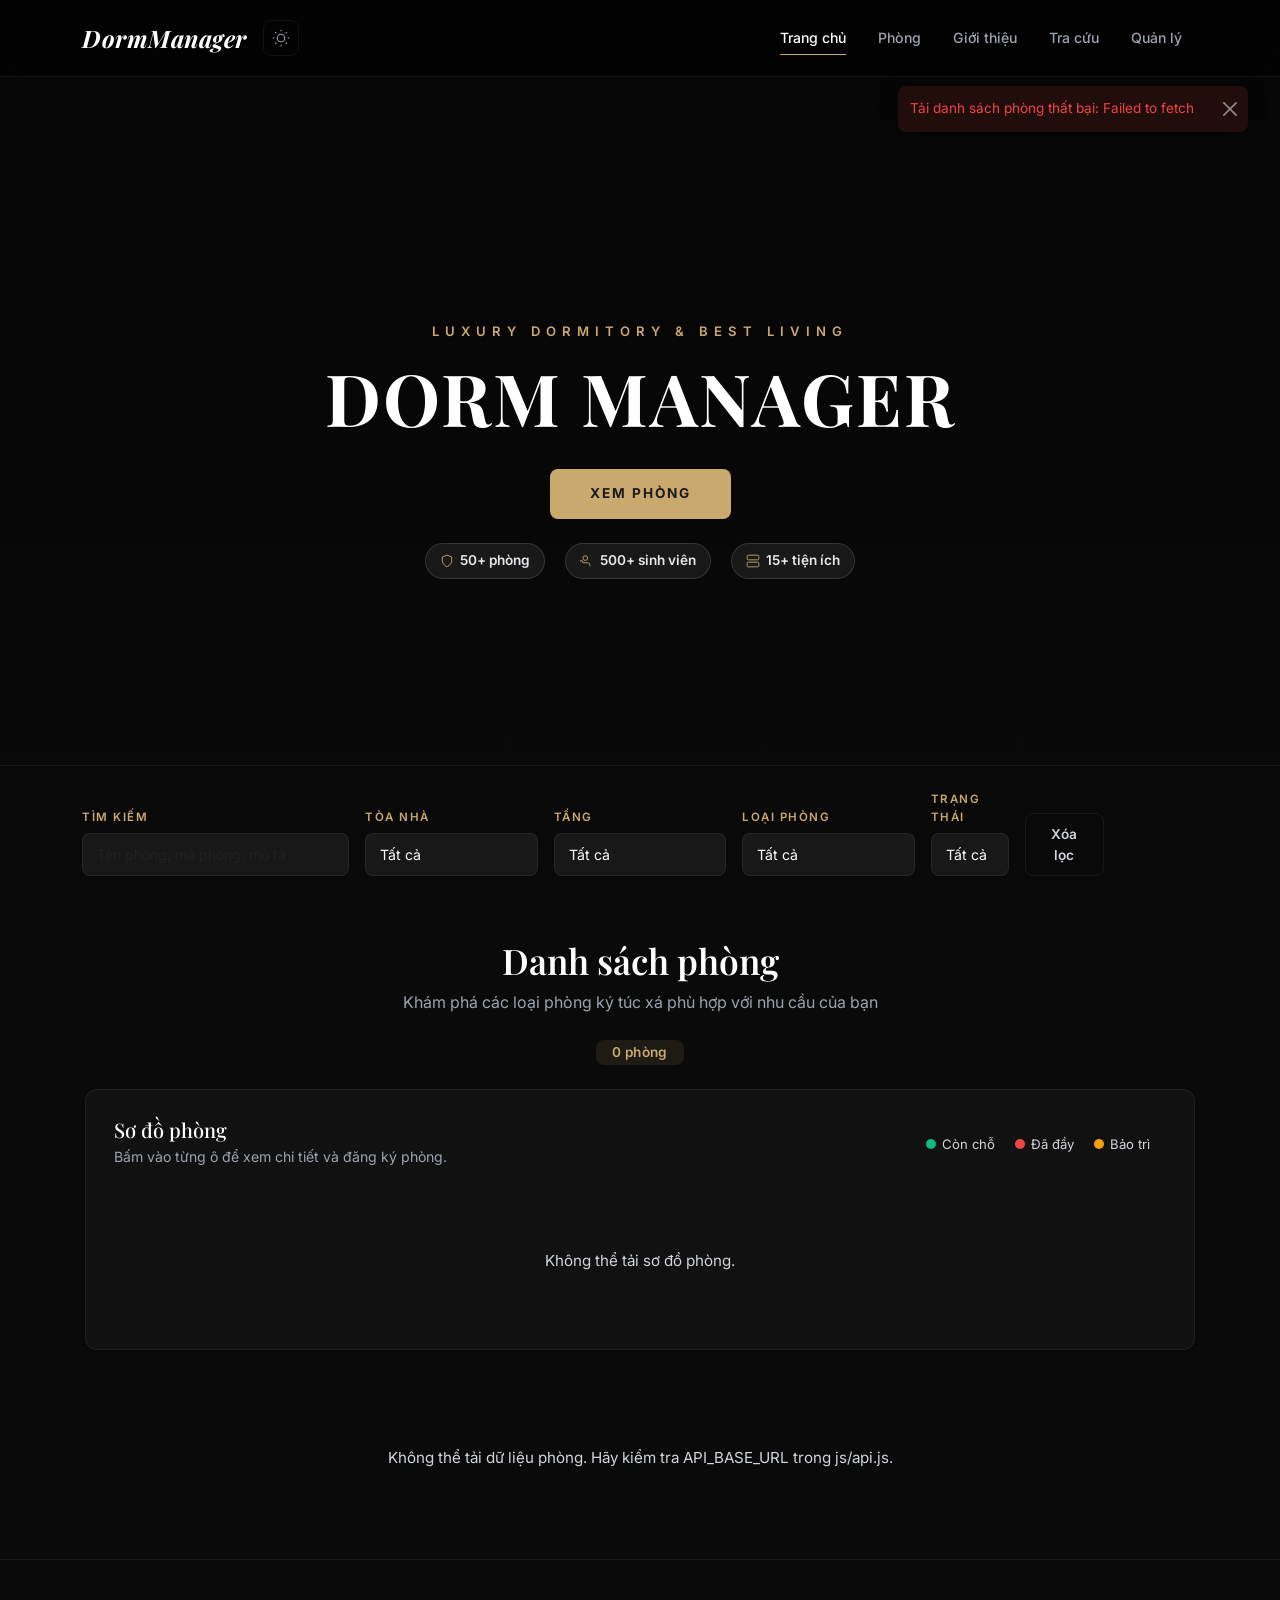
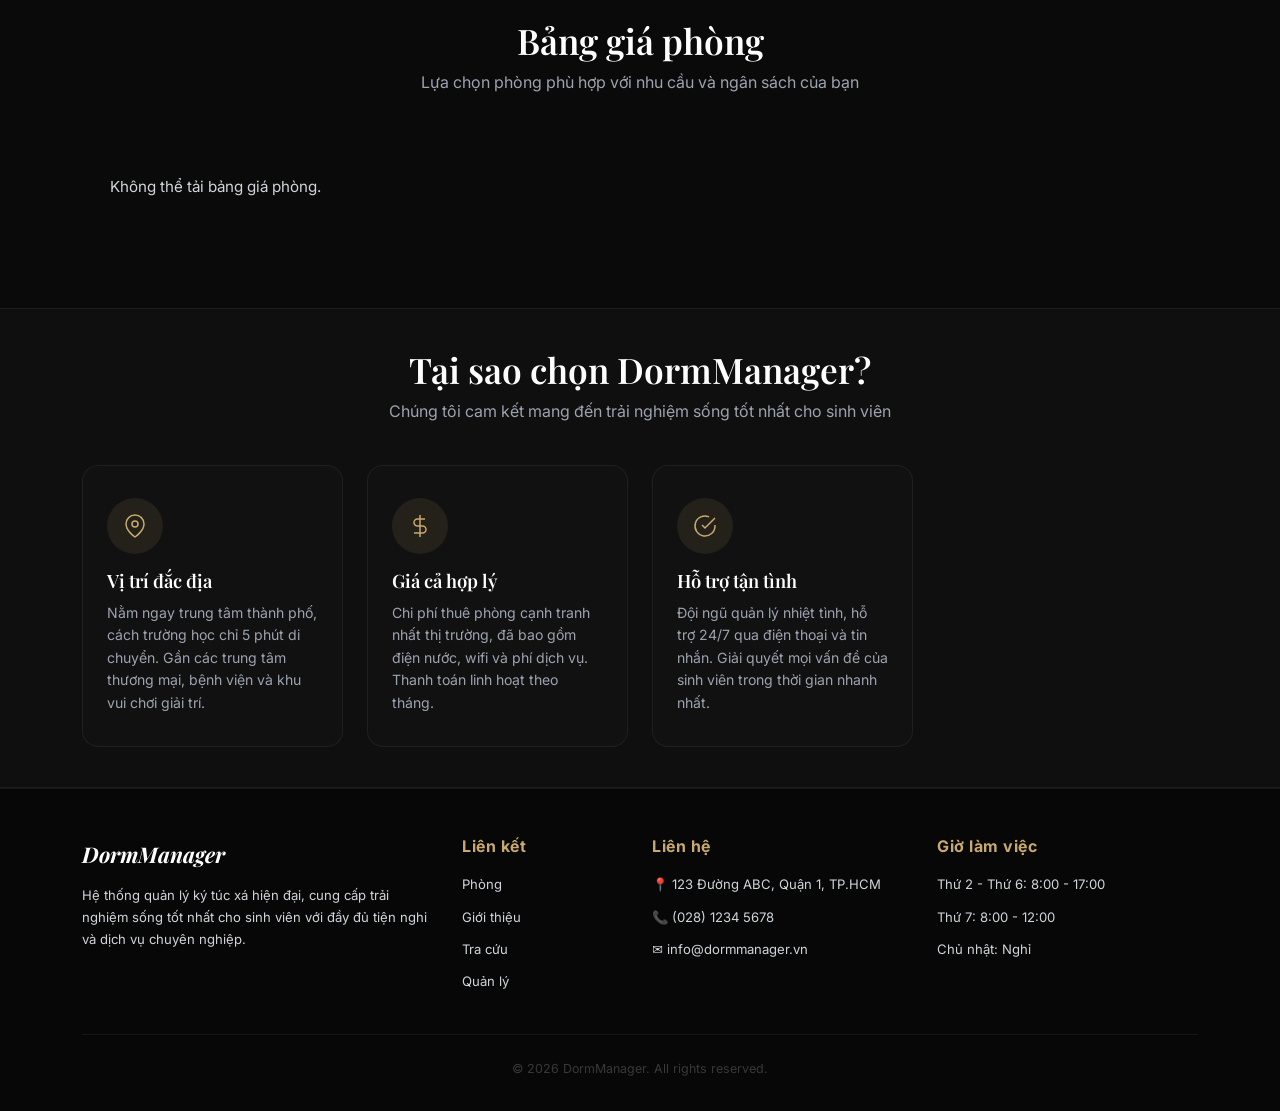
==== commit 5880d449: "update v1.0" ====
--- a/index.html
+++ b/index.html
@@ -5,6 +5,9 @@
     <meta name="viewport" content="width=device-width, initial-scale=1">
     <title>DormManager - Ký túc xá cao cấp</title>
     <meta name="description" content="Hệ thống quản lý ký túc xá hiện đại - Tra cứu phòng, xem tiện nghi và đăng ký trực tuyến.">
+    <link rel="preconnect" href="https://fonts.googleapis.com">
+    <link rel="preconnect" href="https://fonts.gstatic.com" crossorigin>
+    <link href="https://fonts.googleapis.com/css2?family=Inter:wght@400;500;600;700&family=Playfair+Display:wght@400;600;700&display=swap" rel="stylesheet">
     <link href="https://cdn.jsdelivr.net/npm/bootstrap@5.3.3/dist/css/bootstrap.min.css" rel="stylesheet">
     <link rel="stylesheet" href="css/style.css">
 </head>
@@ -40,6 +43,7 @@
                     <a class="nav-link active" href="index.html">Trang chủ</a>
                     <a class="nav-link" href="#roomSection">Phòng</a>
                     <a class="nav-link" href="#whySection">Giới thiệu</a>
+                    <a class="nav-link" href="student.html">Tra cứu</a>
                     <a class="nav-link" href="admin.html">Quản lý</a>
                 </div>
             </div>
@@ -203,6 +207,7 @@
                     <ul class="footer-links">
                         <li><a href="#roomSection">Phòng</a></li>
                         <li><a href="#whySection">Giới thiệu</a></li>
+                        <li><a href="student.html">Tra cứu</a></li>
                         <li><a href="admin.html">Quản lý</a></li>
                     </ul>
                 </div>
@@ -471,7 +476,7 @@
         </div>
     </div>
 
-    <div id="toastContainer" class="toast-container position-fixed top-0 end-0 p-3"></div>
+    <div id="toastContainer" class="toast-container position-fixed p-3" style="top:70px;right:16px;z-index:9999"></div>
 
     <button id="backToTop" class="back-to-top" type="button" aria-label="Lên đầu trang">
       <svg viewBox="0 0 24 24" width="20" height="20" fill="none" stroke="currentColor" stroke-width="2">
@@ -481,6 +486,7 @@
 
     <script src="https://cdn.jsdelivr.net/npm/bootstrap@5.3.3/dist/js/bootstrap.bundle.min.js"></script>
     <script src="js/api.js"></script>
+    <script src="js/store.js"></script>
     <script src="js/utils.js"></script>
     <script src="js/main.js"></script>
 
--- a/css/style.css
+++ b/css/style.css
@@ -1,5 +1,3 @@
-@import url('https://fonts.googleapis.com/css2?family=Playfair+Display:ital,wght@0,400;0,600;0,700;1,400;1,700&family=Inter:wght@300;400;500;600;700;800&display=swap');
-
 /* ═══════════════════════════════════════
    THEME VARIABLES
    ═══════════════════════════════════════ */
@@ -13,7 +11,7 @@
   --bg-hero: #000000;
   --text-primary: #ffffff;
   --text-secondary: #9ca3af;
-  --text-muted: #6b7280;
+  --text-muted: #d1d5db;
   --border: rgba(255,255,255,0.06);
   --border-light: rgba(255,255,255,0.1);
   --border-active: rgba(255,255,255,0.15);
@@ -88,6 +86,10 @@
   overflow-x: hidden;
 }
 
+/* ── Override Bootstrap text-muted cho dark theme ── */
+.text-muted { color: var(--text-muted) !important; }
+small.text-muted { color: var(--text-muted) !important; }
+
 /* ═══════════════════════════════════════
    SCROLLBAR
    ═══════════════════════════════════════ */
@@ -1731,13 +1733,20 @@
   display: inline-flex;
   align-items: center;
   gap: 6px;
-  font-size: 0.78rem;
-  color: var(--text-muted);
-  background: rgba(255,255,255,0.05);
+  font-size: 0.85rem;
+  font-weight: 600;
+  font-family: var(--font-sans);
+  color: #e5e7eb;
+  background: rgba(255,255,255,0.07);
   backdrop-filter: blur(4px);
   padding: 6px 14px;
   border-radius: 20px;
-  border: 1px solid rgba(255,255,255,0.08);
+  border: 1px solid rgba(255,255,255,0.12);
+}
+[data-theme="light"] .hero-stat {
+  color: var(--text-primary);
+  background: rgba(0,0,0,0.04);
+  border-color: rgba(0,0,0,0.08);
 }
 .hero-stat svg {
   color: var(--accent-gold);
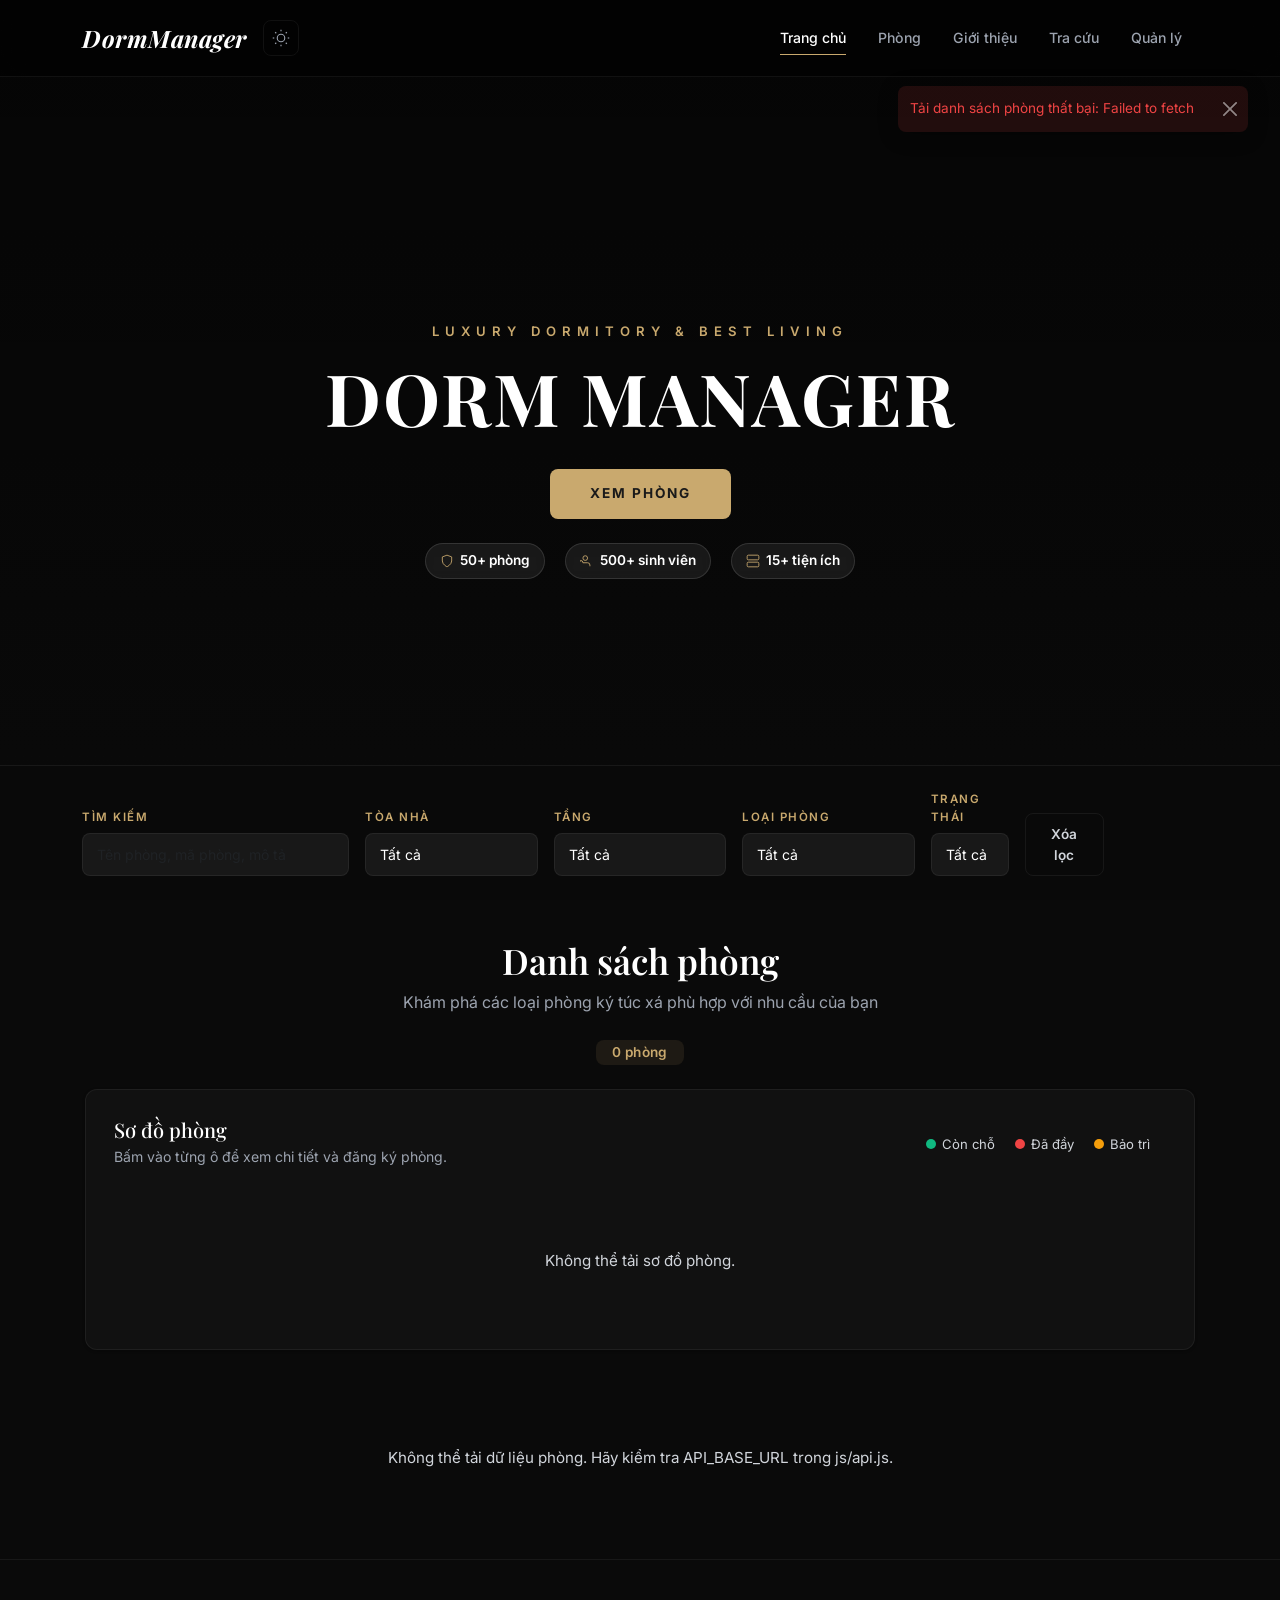
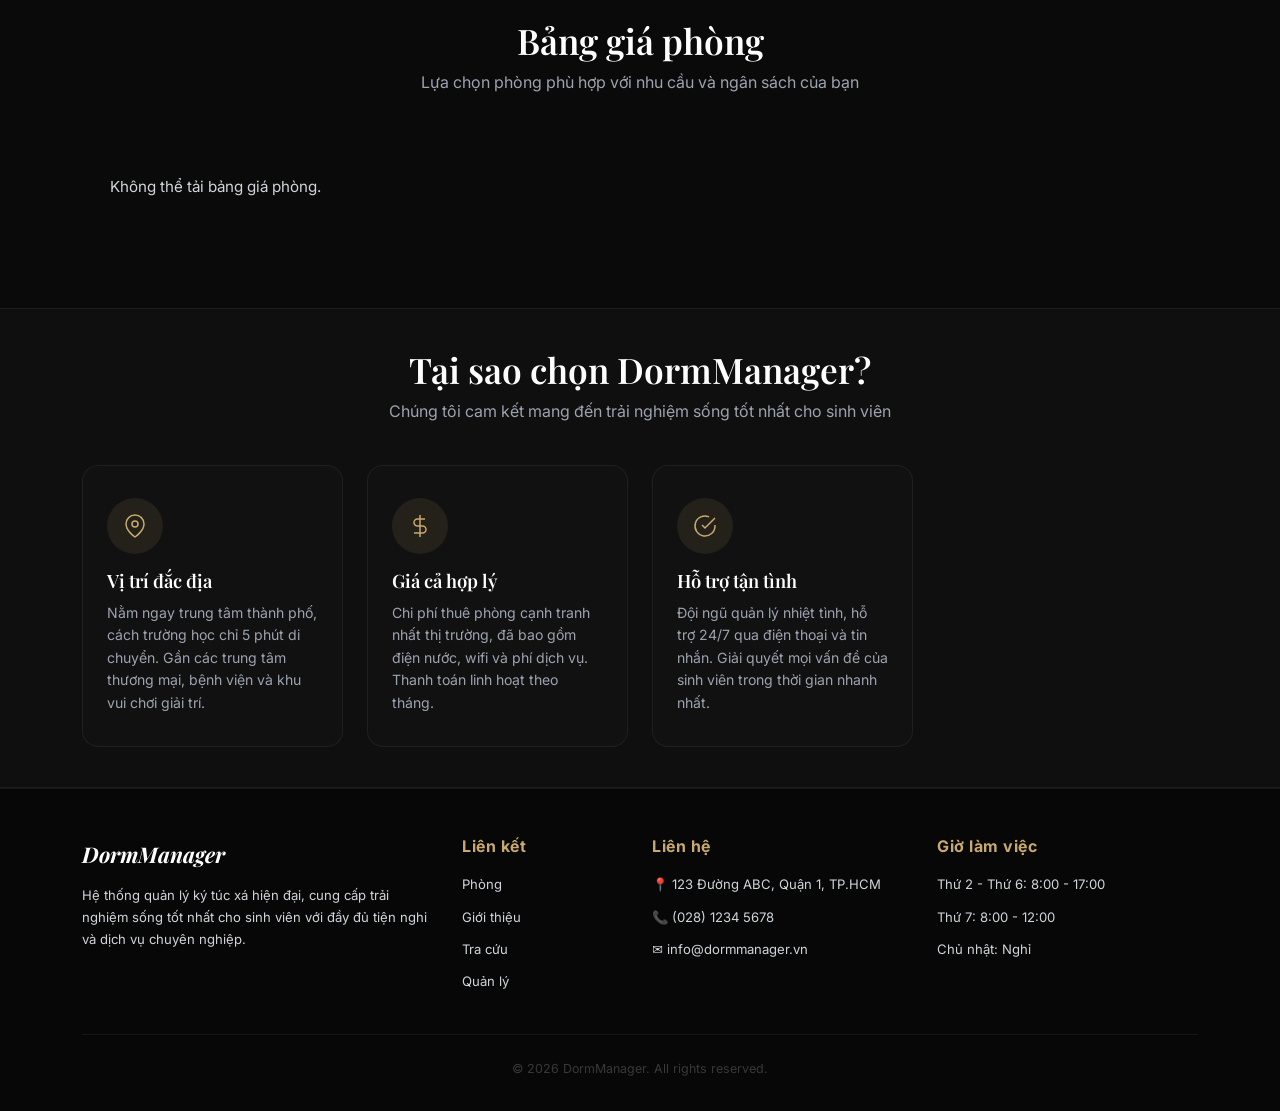
==== commit 1b3d8886: "feat: them phan trang danh sach phong + dieu huong prev/next trong modal chi tiet" ====
--- a/index.html
+++ b/index.html
@@ -140,6 +140,12 @@
         </section>
 
         <section id="roomList" class="row g-4" aria-live="polite"></section>
+
+        <nav id="roomPagination" class="d-flex justify-content-center align-items-center gap-3 mt-4 d-none" aria-label="Phân trang danh sách phòng">
+            <button id="listPrevBtn" class="btn btn-outline-secondary" type="button">← Trang trước</button>
+            <span id="listPageInfo" class="fw-medium"></span>
+            <button id="listNextBtn" class="btn btn-outline-secondary" type="button">Trang sau →</button>
+        </nav>
     </main>
 
     <!-- ═══ PRICE SHOWCASE ═══ -->
@@ -243,6 +249,15 @@
                     <button type="button" class="btn-close" data-bs-dismiss="modal" aria-label="Đóng"></button>
                 </div>
                 <div id="roomModalBody" class="modal-body"></div>
+                <div id="roomModalFooter" class="modal-footer justify-content-between d-none">
+                    <button id="prevRoomBtn" class="btn btn-outline-secondary" type="button">
+                        ← Phòng trước
+                    </button>
+                    <span id="roomPosition" class="fw-medium"></span>
+                    <button id="nextRoomBtn" class="btn btn-outline-secondary" type="button">
+                        Phòng sau →
+                    </button>
+                </div>
             </div>
         </div>
     </div>
--- a/css/style.css
+++ b/css/style.css
@@ -1736,7 +1736,7 @@
   font-size: 0.85rem;
   font-weight: 600;
   font-family: var(--font-sans);
-  color: #e5e7eb;
+  color: #ffffff;
   background: rgba(255,255,255,0.07);
   backdrop-filter: blur(4px);
   padding: 6px 14px;
